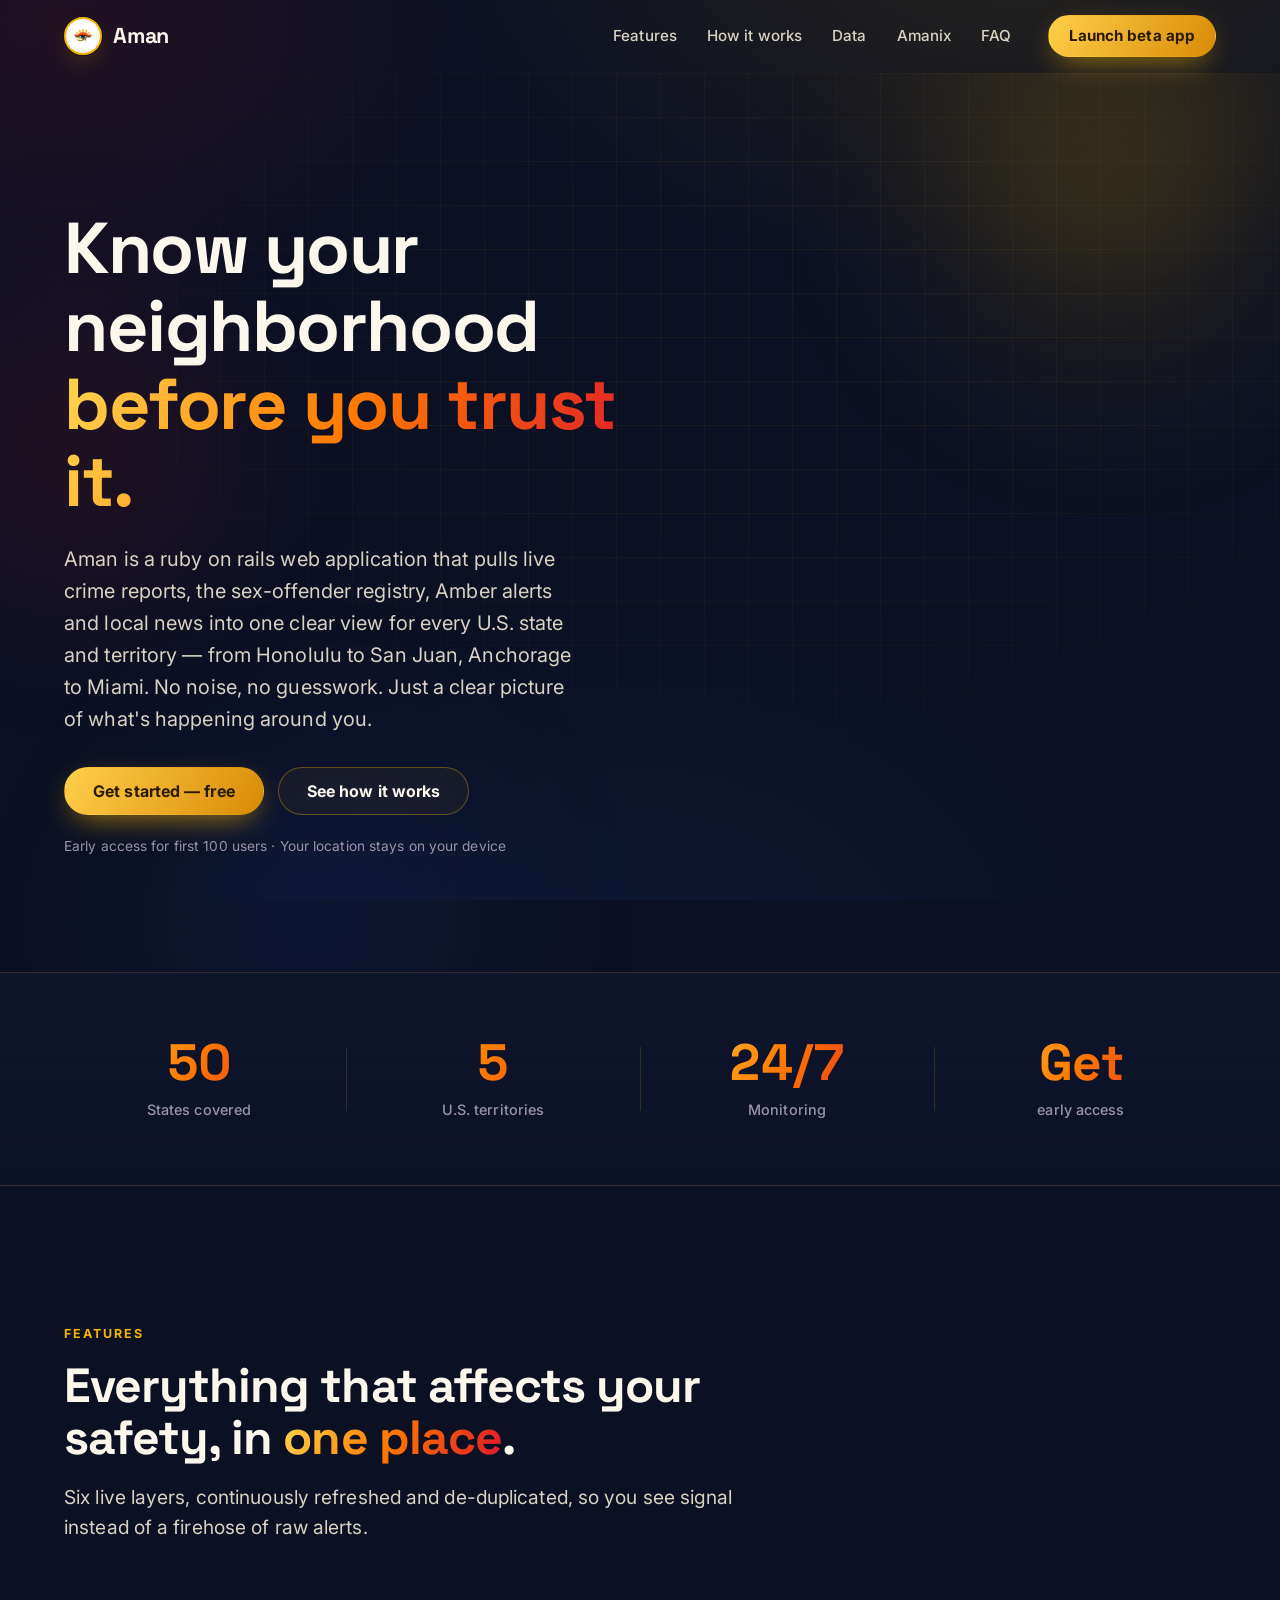
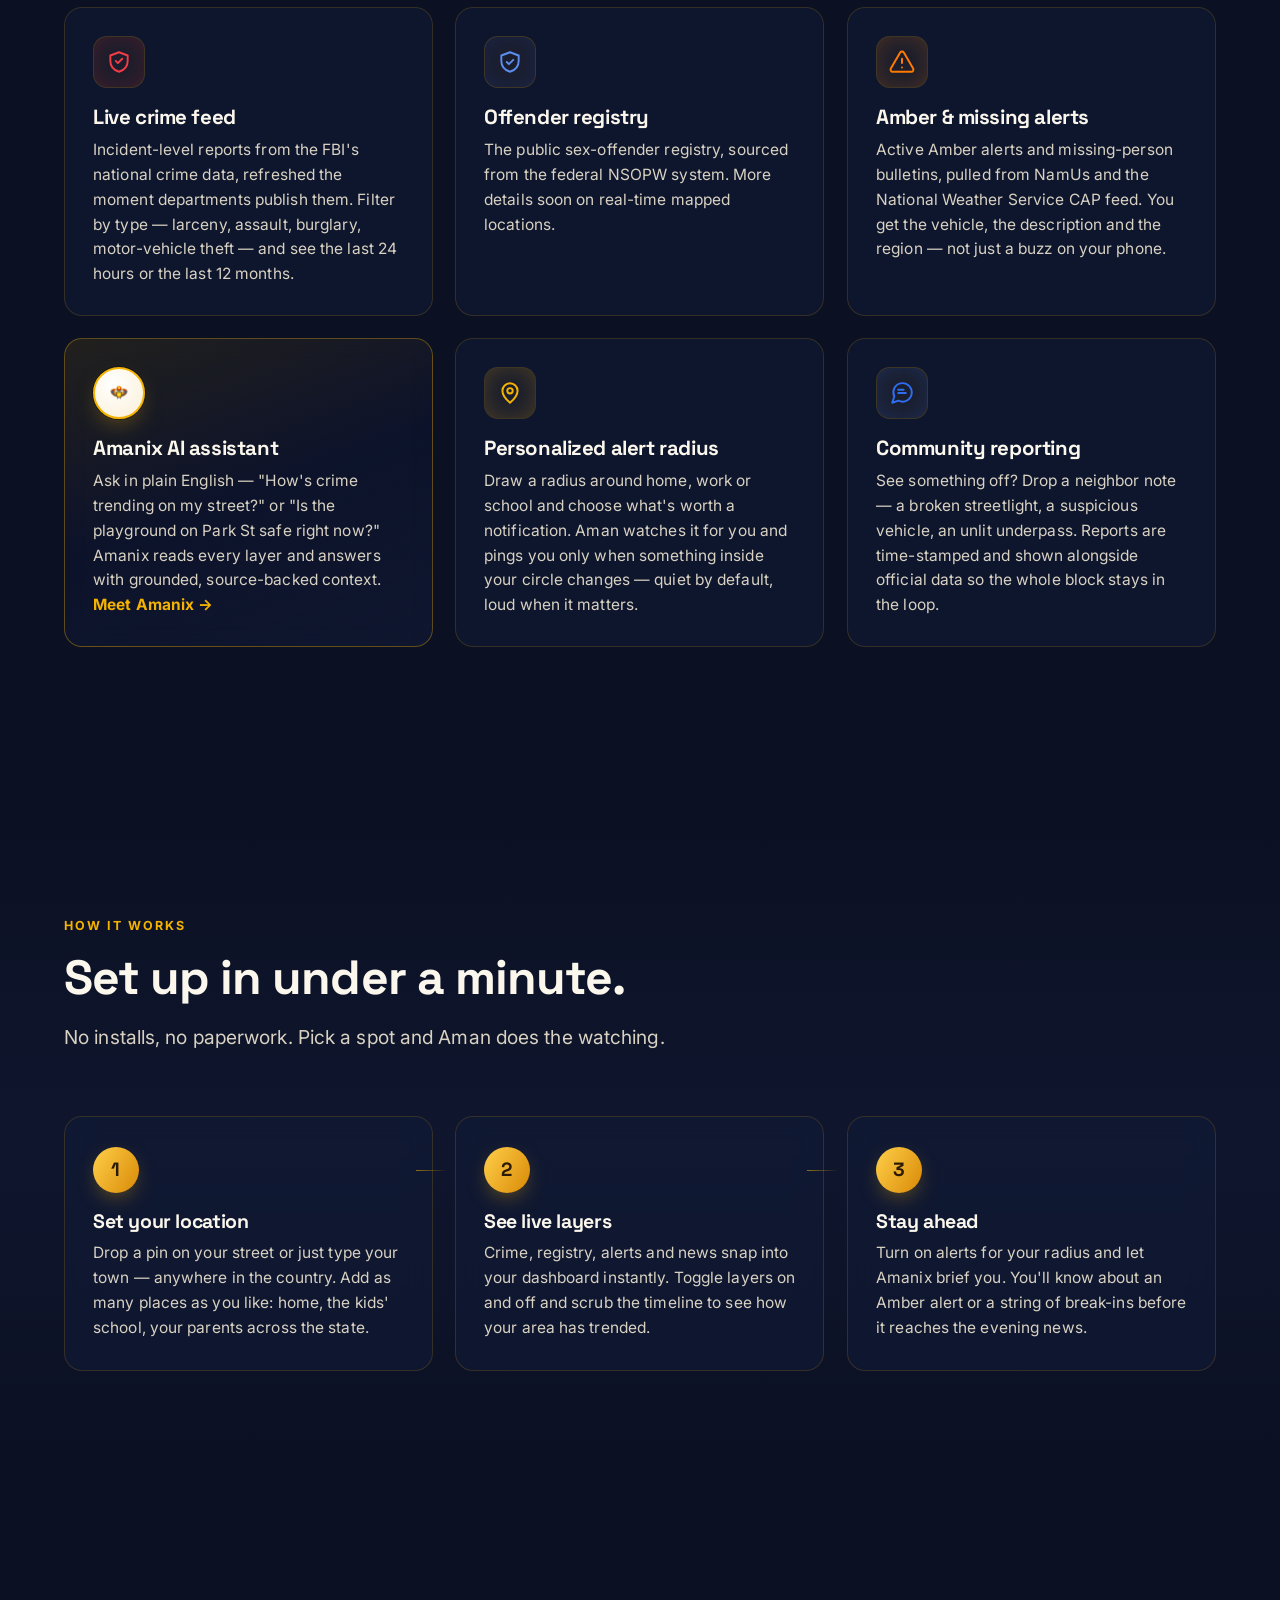
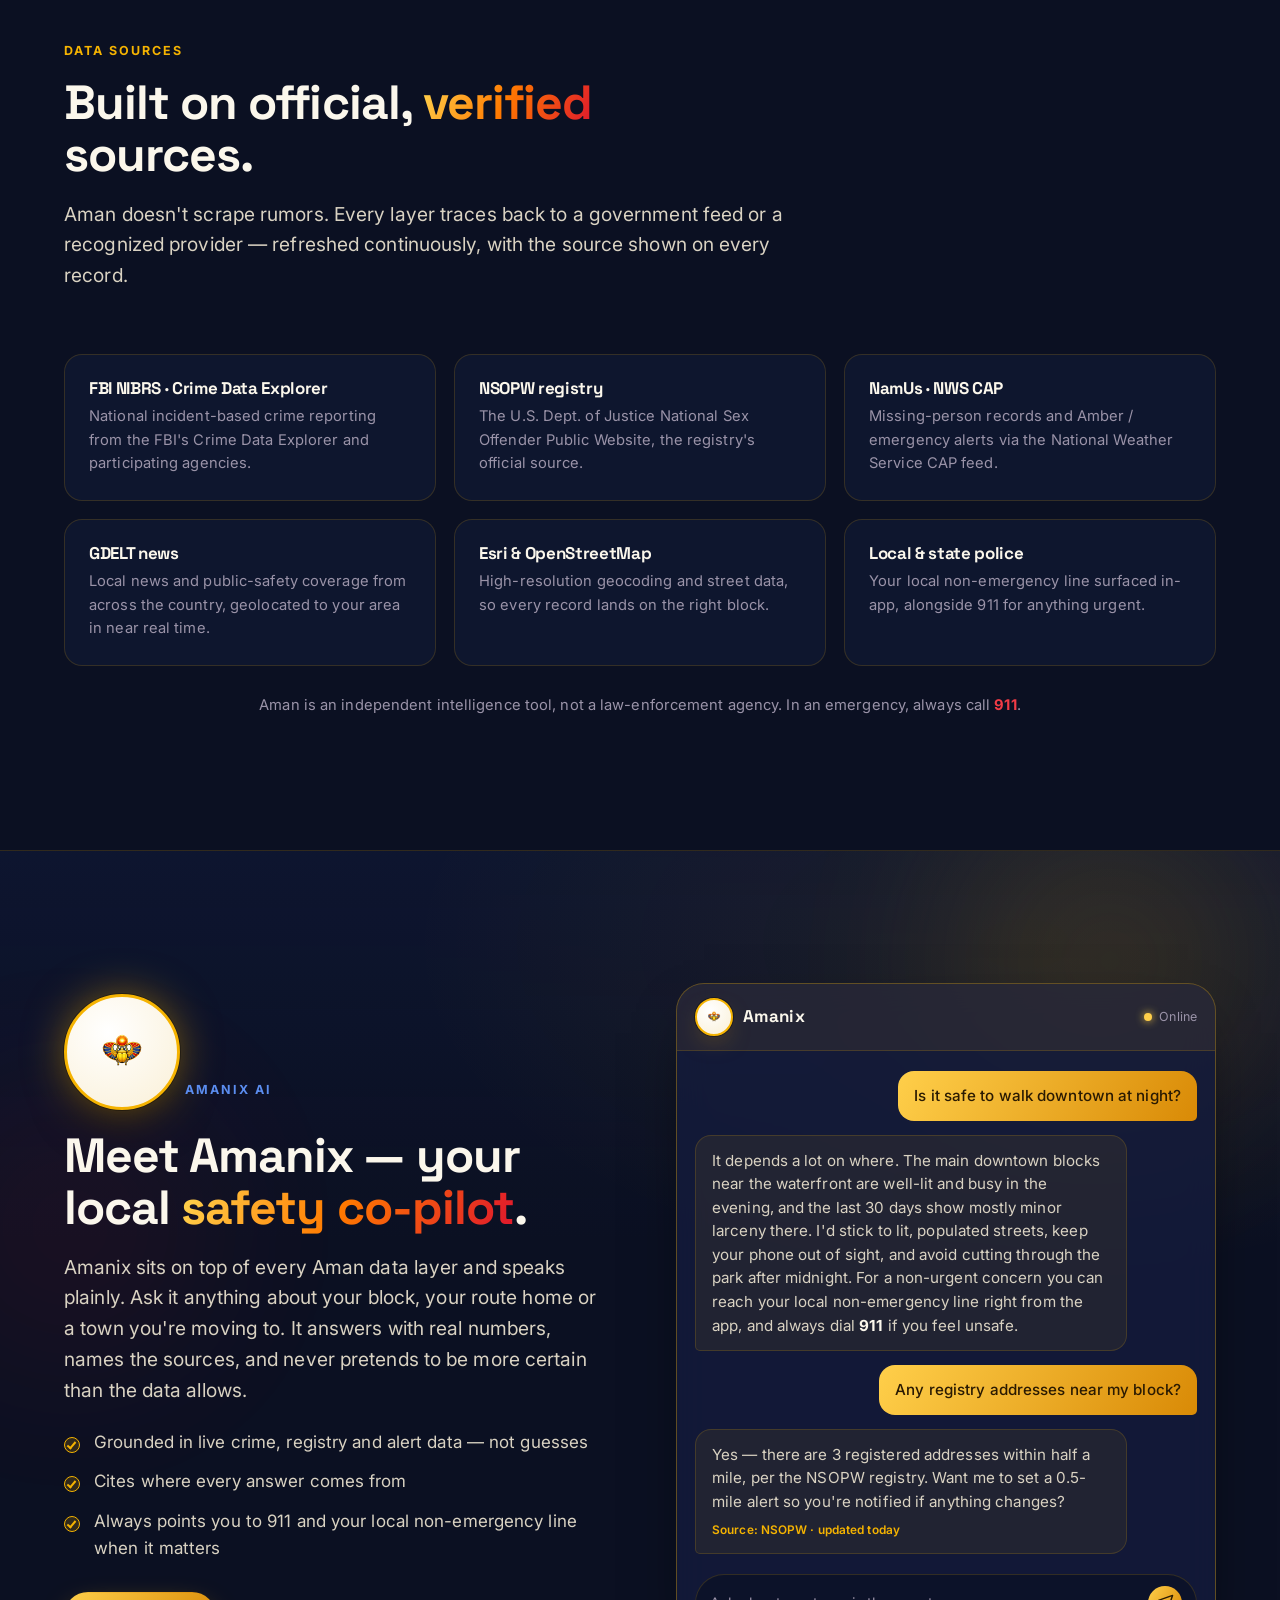
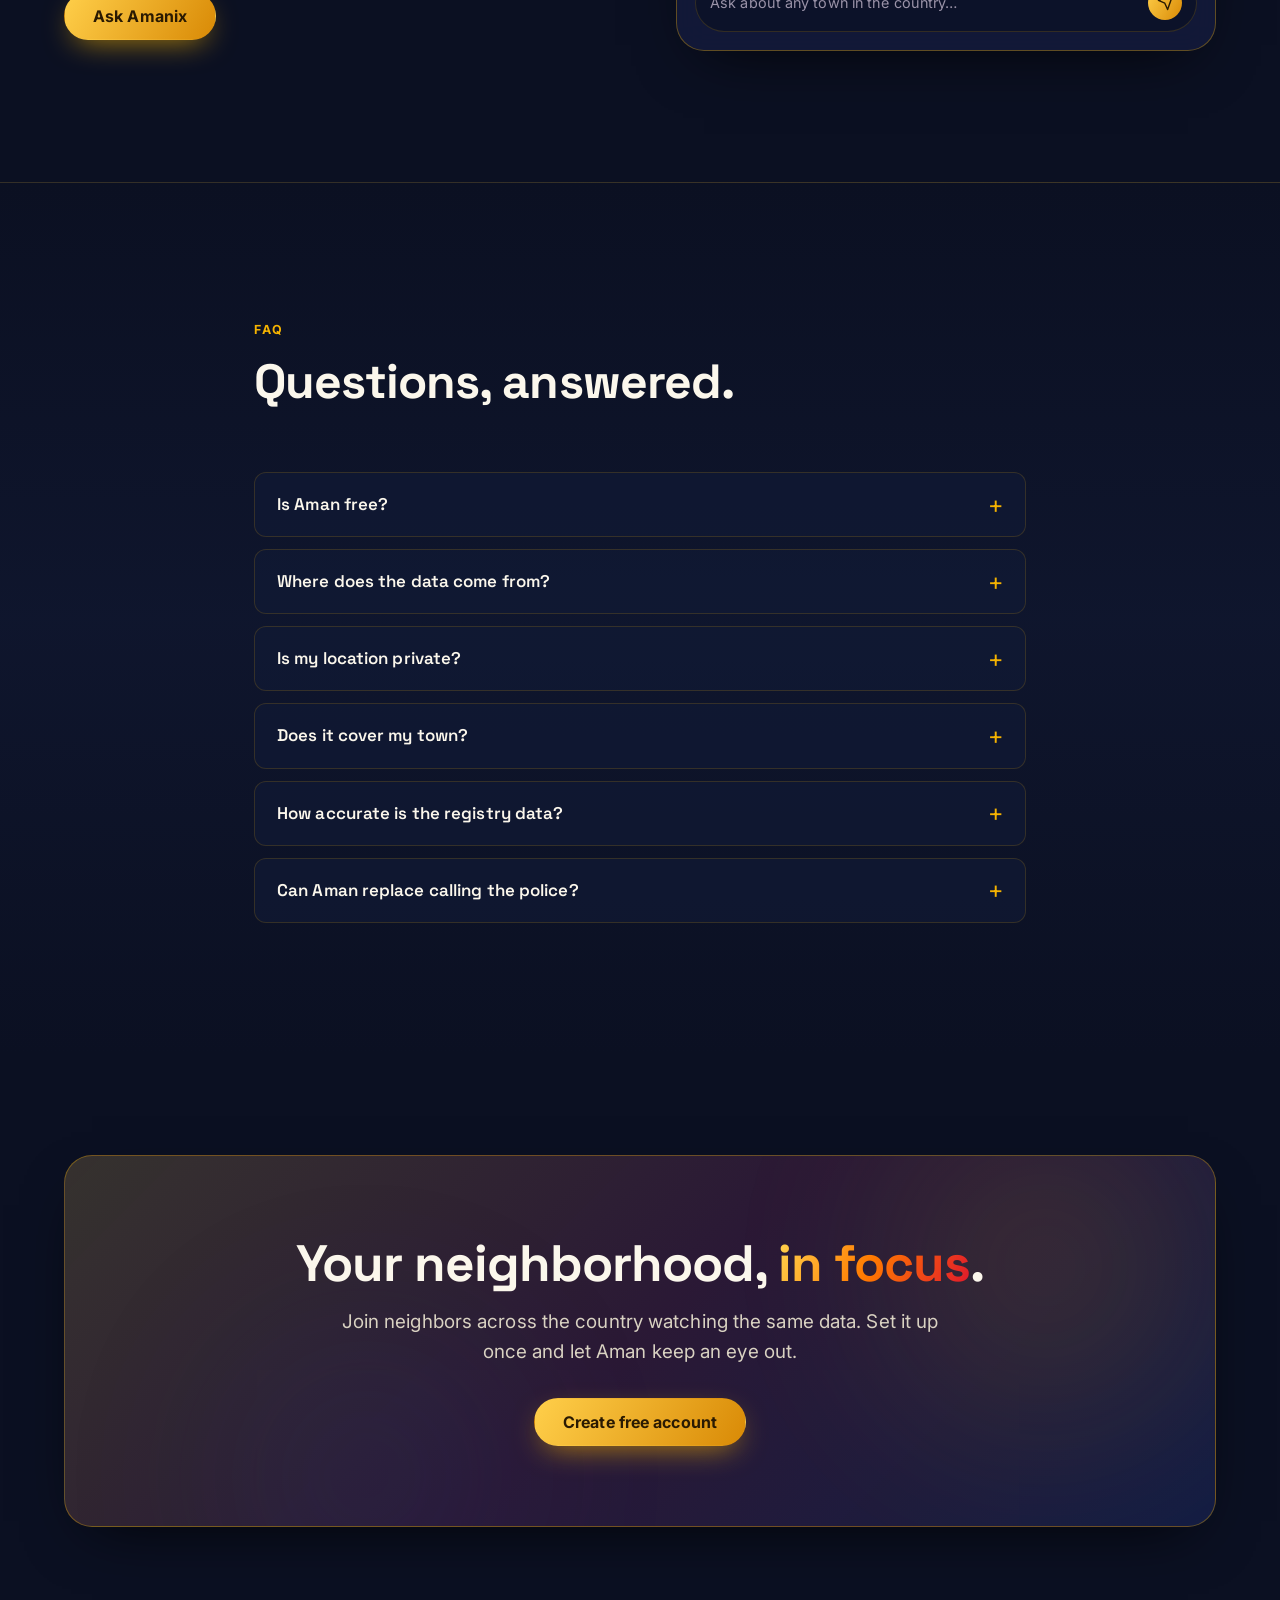
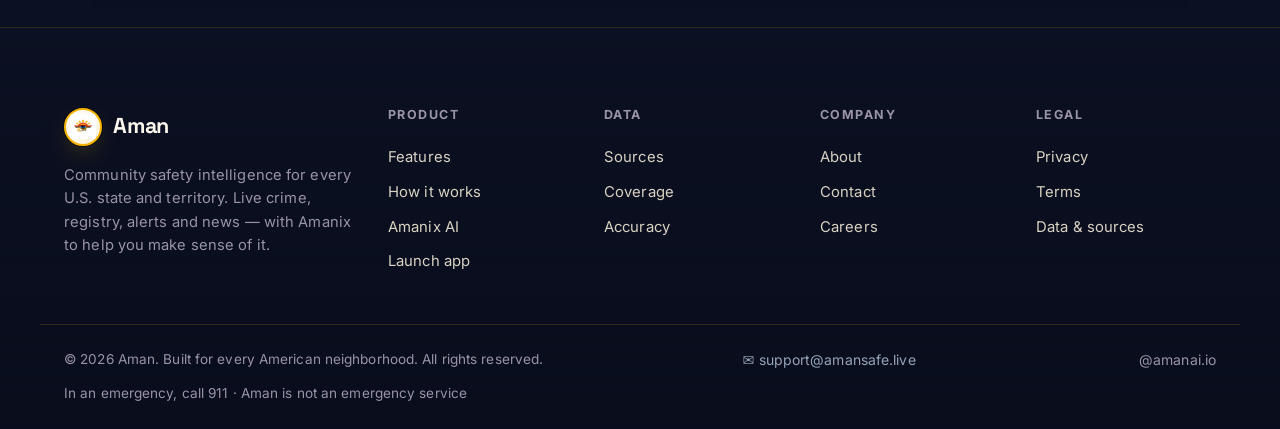
==== index.html @ 235c1996 "Update links and text in index.html" ====
<!DOCTYPE html>
<html lang="en">
<head>
  <meta charset="UTF-8" />
  <meta name="viewport" content="width=device-width, initial-scale=1.0" />

  <title>Aman — Community safety intelligence, nationwide</title>
  <meta name="description" content="Aman brings live crime, the sex-offender registry, Amber alerts and local news together for every U.S. state and territory — from Hawaii to Puerto Rico. Amanix, your AI safety co-pilot, answers your questions. Get early Access." />
  <meta name="theme-color" content="#0b1022" />
  <meta name="color-scheme" content="dark" />

  <!-- Favicon -->
  <link rel="icon" href="assets/aman-logo.png" type="image/png" />
  <link rel="apple-touch-icon" href="assets/aman-logo.png" />

  <!-- Open Graph -->
  <meta property="og:type" content="website" />
  <meta property="og:site_name" content="Aman" />
  <meta property="og:title" content="Aman — Community safety intelligence, nationwide" />
  <meta property="og:description" content="Know your neighborhood before you trust it. Live crime, offender registry, Amber alerts and local news for every U.S. state and territory — plus Amanix, your AI safety co-pilot." />
  <meta property="og:image" content="assets/aman-logo.png" />

  <!-- Twitter -->
  <meta name="twitter:card" content="summary_large_image" />
  <meta name="twitter:title" content="Aman — Community safety intelligence, nationwide" />
  <meta name="twitter:description" content="Know your neighborhood before you trust it. Live safety intelligence for every U.S. state and territory, Get early access." />
  <meta name="twitter:image" content="assets/aman-logo.png" />

  <!-- Fonts -->
  <link rel="preconnect" href="https://fonts.googleapis.com" />
  <link rel="preconnect" href="https://fonts.gstatic.com" crossorigin />
  <link href="https://fonts.googleapis.com/css2?family=Inter:wght@300;400;500;600;700;800&family=Space+Grotesk:wght@600;700&display=swap" rel="stylesheet" />

  <link rel="stylesheet" href="styles.css" />
</head>
<body>
  <!-- Skip link for keyboard users -->
  <a class="skip-link" href="#main">Skip to content</a>

  <!-- Scroll progress bar -->
  <div class="scroll-progress" id="scrollProgress" aria-hidden="true"></div>

  <!-- ============================== NAV ============================== -->
  <header class="nav" id="nav">
    <div class="container nav__inner">
      <!-- Brand lockup: Aman Horus-eye seal + wordmark -->
      <a class="brand" href="#top" aria-label="Aman — home">
        <span class="seal seal--sm"><img src="assets/aman-logo.png" alt="" width="38" height="38" /></span>
        <span class="brand__word">Aman</span>
      </a>

      <nav class="nav__links" id="navLinks" aria-label="Primary">
        <a href="#features">Features</a>
        <a href="#how">How it works</a>
        <a href="#data">Data</a>
        <a href="#amanix">Amanix</a>
        <a href="#faq">FAQ</a>
        <!-- "Launch app" points to the Rails app in production -->
        <a class="btn btn--primary nav__cta" href="app.amansafe.live" data-app-link>Launch beta app</a>
      </nav>

      <button class="nav__toggle" id="navToggle" aria-label="Open menu" aria-expanded="false" aria-controls="navLinks">
        <span></span><span></span><span></span>
      </button>
    </div>
  </header>

  <main id="main">
    <span id="top"></span>

    <!-- ============================== HERO ============================== -->
    <section class="hero" aria-labelledby="hero-title">
      <!-- Aurora blobs + masked grid live behind everything -->
      <div class="aurora" aria-hidden="true">
        <span class="aurora__blob aurora__blob--cyan"></span>
        <span class="aurora__blob aurora__blob--blue"></span>
        <span class="aurora__blob aurora__blob--purple"></span>
      </div>
      <div class="grid-overlay" aria-hidden="true"></div>

      <div class="container hero__grid">
        <div class="hero__copy reveal">
          <h1 class="hero__title" id="hero-title">
            Know your neighborhood
            <span class="grad-text">before you trust it.</span>
          </h1>

          <p class="hero__sub">
            Aman is a ruby on rails web application that pulls live crime reports, the sex-offender registry, Amber alerts and
            local news into one clear view for every U.S. state and territory — from
            Honolulu to San Juan, Anchorage to Miami. No noise, no guesswork.
            Just a clear picture of what's happening around you.
          </p>

          <div class="hero__cta">
            <a class="btn btn--primary btn--lg" href="#" data-app-link>Get started — free</a>
            <a class="btn btn--ghost btn--lg" href="#how">See how it works</a>
          </div>

          <p class="hero__note">
            Early access for first 100 users · Your location stays on your device
          </p>
        </div>
      </div>
    </section>

    <!-- ====================== TRUST / STAT BAND ====================== -->
    <section class="stats reveal" aria-label="Aman by the numbers">
      <div class="container stats__grid">
        <div class="stat">
          <span class="stat__num" data-count="50">50</span>
          <span class="stat__label">States covered</span>
        </div>
        <div class="stat">
          <span class="stat__num" data-count="5">5</span>
          <span class="stat__label">U.S. territories</span>
        </div>
        <div class="stat">
          <span class="stat__num" data-count="24" data-suffix="/7">24/7</span>
          <span class="stat__label">Monitoring</span>
        </div>
        <div class="stat">
          <span class="stat__num stat__num--word">Get</span>
          <span class="stat__label">early access</span>
        </div>
      </div>
    </section>

    <!-- ========================= FEATURES ========================= -->
    <section class="section" id="features" aria-labelledby="features-title">
      <div class="container">
        <div class="section__head reveal">
          <span class="eyebrow">Features</span>
          <h2 class="section__title" id="features-title">
            Everything that affects your safety, in <span class="grad-text">one place</span>.
          </h2>
          <p class="section__lead">
            Six live layers, continuously refreshed and de-duplicated, so you see signal
            instead of a firehose of raw alerts.
          </p>
        </div>

        <div class="cards" id="featureCards">
          <!-- Live Crime Feed -->
          <article class="card spotlight reveal">
            <span class="card__icon card__icon--red" aria-hidden="true">
              <svg viewBox="0 0 24 24" fill="none" stroke="currentColor" stroke-width="1.8" stroke-linecap="round" stroke-linejoin="round"><path d="M12 3 4 6v5c0 5 3.4 8.5 8 10 4.6-1.5 8-5 8-10V6l-8-3Z"/><path d="m9 11 2 2 4-4"/></svg>
            </span>
            <h3 class="card__title">Live crime feed</h3>
            <p class="card__body">
              Incident-level reports from the FBI's national crime data, refreshed the moment
              departments publish them. Filter by type — larceny, assault, burglary,
              motor-vehicle theft — and see the last 24 hours or the last 12 months.
            </p>
          </article>

          <!-- Offender Registry -->
          <article class="card spotlight reveal">
            <span class="card__icon card__icon--royal" aria-hidden="true">
              <svg viewBox="0 0 24 24" fill="none" stroke="currentColor" stroke-width="1.8" stroke-linecap="round" stroke-linejoin="round"><path d="M12 3 4 6v5c0 5 3.4 8.5 8 10 4.6-1.5 8-5 8-10V6l-8-3Z"/><path d="m9 12 2 2 4-4"/></svg>
            </span>
            <h3 class="card__title">Offender registry</h3>
            <p class="card__body">
              The public sex-offender registry, sourced
              from the federal NSOPW system. More details soon on real-time mapped locations.
            </p>
          </article>

          <!-- Amber & Missing Alerts -->
          <article class="card spotlight reveal">
            <span class="card__icon card__icon--orange" aria-hidden="true">
              <svg viewBox="0 0 24 24" fill="none" stroke="currentColor" stroke-width="1.8" stroke-linecap="round" stroke-linejoin="round"><path d="M10.3 3.2 1.7 18a2 2 0 0 0 1.7 3h17.2a2 2 0 0 0 1.7-3L13.7 3.2a2 2 0 0 0-3.4 0Z"/><path d="M12 9v4M12 17h.01"/></svg>
            </span>
            <h3 class="card__title">Amber &amp; missing alerts</h3>
            <p class="card__body">
              Active Amber alerts and missing-person bulletins, pulled from NamUs and the
              National Weather Service CAP feed. You get the vehicle, the description and
              the region — not just a buzz on your phone.
            </p>
          </article>

          <!-- Amanix AI Assistant -->
          <article class="card spotlight reveal card--feature-amanix">
            <span class="card__icon card__icon--seal" aria-hidden="true">
              <span class="seal seal--md"><img src="assets/amanix-logo.png" alt="" width="52" height="52" /></span>
            </span>
            <h3 class="card__title">Amanix AI assistant</h3>
            <p class="card__body">
              Ask in plain English — "How's crime trending on my street?" or "Is the
              playground on Park St safe right now?" Amanix reads every layer and answers
              with grounded, source-backed context. <a href="#amanix">Meet Amanix →</a>
            </p>
          </article>

          <!-- Personalized Alert Radius -->
          <article class="card spotlight reveal">
            <span class="card__icon card__icon--gold" aria-hidden="true">
              <svg viewBox="0 0 24 24" fill="none" stroke="currentColor" stroke-width="1.8" stroke-linecap="round" stroke-linejoin="round"><path d="M12 21s-7-5.7-7-11a7 7 0 0 1 14 0c0 5.3-7 11-7 11Z"/><circle cx="12" cy="10" r="2.5"/></svg>
            </span>
            <h3 class="card__title">Personalized alert radius</h3>
            <p class="card__body">
              Draw a radius around home, work or school and choose what's worth a
              notification. Aman watches it for you and pings you only when something
              inside your circle changes — quiet by default, loud when it matters.
            </p>
          </article>

          <!-- Community Reporting -->
          <article class="card spotlight reveal">
            <span class="card__icon card__icon--blue" aria-hidden="true">
              <svg viewBox="0 0 24 24" fill="none" stroke="currentColor" stroke-width="1.8" stroke-linecap="round" stroke-linejoin="round"><path d="M21 11.5a8.5 8.5 0 0 1-12.2 7.6L3 21l1.9-5.8A8.5 8.5 0 1 1 21 11.5Z"/><path d="M8.5 12h7M8.5 9h5"/></svg>
            </span>
            <h3 class="card__title">Community reporting</h3>
            <p class="card__body">
              See something off? Drop a neighbor note — a broken streetlight, a suspicious
              vehicle, an unlit underpass. Reports are time-stamped and shown alongside
              official data so the whole block stays in the loop.
            </p>
          </article>
        </div>
      </div>
    </section>

    <!-- ========================= HOW IT WORKS ========================= -->
    <section class="section section--alt" id="how" aria-labelledby="how-title">
      <div class="container">
        <div class="section__head reveal">
          <span class="eyebrow">How it works</span>
          <h2 class="section__title" id="how-title">Set up in under a minute.</h2>
          <p class="section__lead">No installs, no paperwork. Pick a spot and Aman does the watching.</p>
        </div>

        <ol class="steps">
          <li class="step reveal">
            <span class="step__num">1</span>
            <h3 class="step__title">Set your location</h3>
            <p class="step__body">
              Drop a pin on your street or just type your town — anywhere in the country.
              Add as many places as you like: home, the kids' school, your parents across
              the state.
            </p>
          </li>
          <li class="step reveal">
            <span class="step__num">2</span>
            <h3 class="step__title">See live layers</h3>
            <p class="step__body">
              Crime, registry, alerts and news snap into your dashboard instantly. Toggle
              layers on and off and scrub the timeline to see how your area has trended.
            </p>
          </li>
          <li class="step reveal">
            <span class="step__num">3</span>
            <h3 class="step__title">Stay ahead</h3>
            <p class="step__body">
              Turn on alerts for your radius and let Amanix brief you. You'll know about an
              Amber alert or a string of break-ins before it reaches the evening news.
            </p>
          </li>
        </ol>
      </div>
    </section>

    <!-- ========================= DATA SOURCES ========================= -->
    <section class="section" id="data" aria-labelledby="data-title">
      <div class="container">
        <div class="section__head reveal">
          <span class="eyebrow">Data sources</span>
          <h2 class="section__title" id="data-title">
            Built on official, <span class="grad-text">verified</span> sources.
          </h2>
          <p class="section__lead">
            Aman doesn't scrape rumors. Every layer traces back to a government feed or a
            recognized provider — refreshed continuously, with the source shown on every record.
          </p>
        </div>

        <div class="sources reveal">
          <div class="source">
            <h3 class="source__name">FBI NIBRS · Crime Data Explorer</h3>
            <p class="source__desc">National incident-based crime reporting from the FBI's Crime Data Explorer and participating agencies.</p>
          </div>
          <div class="source">
            <h3 class="source__name">NSOPW registry</h3>
            <p class="source__desc">The U.S. Dept. of Justice National Sex Offender Public Website, the registry's official source.</p>
          </div>
          <div class="source">
            <h3 class="source__name">NamUs · NWS CAP</h3>
            <p class="source__desc">Missing-person records and Amber / emergency alerts via the National Weather Service CAP feed.</p>
          </div>
          <div class="source">
            <h3 class="source__name">GDELT news</h3>
            <p class="source__desc">Local news and public-safety coverage from across the country, geolocated to your area in near real time.</p>
          </div>
          <div class="source">
            <h3 class="source__name">Esri &amp; OpenStreetMap</h3>
            <p class="source__desc">High-resolution geocoding and street data, so every record lands on the right block.</p>
          </div>
          <div class="source">
            <h3 class="source__name">Local &amp; state police</h3>
            <p class="source__desc">Your local non-emergency line surfaced in-app, alongside 911 for anything urgent.</p>
          </div>
        </div>

        <p class="sources__note reveal">
          Aman is an independent intelligence tool, not a law-enforcement agency. In an
          emergency, always call <strong>911</strong>.
        </p>
      </div>
    </section>

    <!-- ========================= AMANIX ========================= -->
    <section class="amanix" id="amanix" aria-labelledby="amanix-title">
      <div class="aurora aurora--soft" aria-hidden="true">
        <span class="aurora__blob aurora__blob--cyan"></span>
        <span class="aurora__blob aurora__blob--purple"></span>
      </div>

      <div class="container amanix__grid">
        <div class="amanix__copy reveal">
          <span class="amanix__logo">
            <span class="seal seal--xl"><img src="assets/amanix-logo.png" alt="Amanix" /></span>
          </span>
          <span class="eyebrow eyebrow--amanix">Amanix AI</span>
          <h2 class="section__title" id="amanix-title">
            Meet Amanix — your local <span class="grad-text">safety co-pilot</span>.
          </h2>
          <p class="section__lead">
            Amanix sits on top of every Aman data layer and speaks plainly. Ask it anything
            about your block, your route home or a town you're moving to. It answers with
            real numbers, names the sources, and never pretends to be more certain than the
            data allows.
          </p>
          <ul class="amanix__points">
            <li>Grounded in live crime, registry and alert data — not guesses</li>
            <li>Cites where every answer comes from</li>
            <li>Always points you to 911 and your local non-emergency line when it matters</li>
          </ul>
          <a class="btn btn--primary btn--lg" href="#" data-app-link>Ask Amanix</a>
        </div>

        <!-- Faux chat transcript -->
        <div class="chat reveal" role="img" aria-label="Example conversation with the Amanix assistant about neighborhood safety">
          <div class="chat__head">
            <span class="seal seal--sm"><img src="assets/amanix-logo.png" alt="" width="40" height="40" /></span>
            <span class="chat__name">Amanix</span>
            <span class="chat__status"><span class="chat__dot"></span>Online</span>
          </div>

          <div class="chat__body">
            <div class="bubble bubble--user">
              Is it safe to walk downtown at night?
            </div>

            <div class="bubble bubble--bot">
              It depends a lot on where. The main downtown blocks near the waterfront are
              well-lit and busy in the evening, and the last 30 days show mostly minor
              larceny there. I'd stick to lit, populated streets, keep your phone out of
              sight, and avoid cutting through the park after midnight. For a non-urgent
              concern you can reach your local non-emergency line right from the app, and
              always dial <strong>911</strong> if you feel unsafe.
            </div>

            <div class="bubble bubble--user">
              Any registry addresses near my block?
            </div>

            <div class="bubble bubble--bot">
              Yes — there are 3 registered addresses within half a mile, per the NSOPW
              registry. Want me to set a 0.5-mile alert so you're notified if anything
              changes?
              <span class="bubble__src">Source: NSOPW · updated today</span>
            </div>
          </div>

          <div class="chat__input" aria-hidden="true">
            <span class="chat__placeholder">Ask about any town in the country…</span>
            <span class="chat__send">
              <svg viewBox="0 0 24 24" fill="none" stroke="currentColor" stroke-width="2" stroke-linecap="round" stroke-linejoin="round"><path d="m22 2-7 20-4-9-9-4 20-7Z"/></svg>
            </span>
          </div>
        </div>
      </div>
    </section>

    <!-- ========================= FAQ ========================= -->
    <section class="section section--alt" id="faq" aria-labelledby="faq-title">
      <div class="container container--narrow">
        <div class="section__head reveal">
          <span class="eyebrow">FAQ</span>
          <h2 class="section__title" id="faq-title">Questions, answered.</h2>
        </div>

        <div class="faq reveal">
          <details class="faq__item">
            <summary>Is Aman free?</summary>
            <div class="faq__answer">
              Aman beta is full access for limited time — the live feed, all six data layers, your
              alert radius and Amanix are included. No credit card, no trial clock.
            </div>
          </details>

          <details class="faq__item">
            <summary>Where does the data come from?</summary>
            <div class="faq__answer">
              From official and verified sources: the FBI's NIBRS / Crime Data Explorer for
              crime, the federal NSOPW sex-offender registry, NamUs and the NWS CAP feed for
              missing-person and Amber alerts, GDELT for local news, and Esri / OpenStreetMap
              for geocoding. Every record shows its source.
            </div>
          </details>

          <details class="faq__item">
            <summary>Is my location private?</summary>
            <div class="faq__answer">
              Your saved places live on your device and are used to filter what you see. We don't
              sell location data, and you can clear your saved spots at any time. Amanix only uses
              the area you ask about to answer your question.
            </div>
          </details>

          <details class="faq__item">
            <summary>Does it cover my town?</summary>
            <div class="faq__answer">
              Aman covers all 50 states and U.S. territories — from big cities to small rural
              towns, and from Hawaii to Puerto Rico. Coverage depth depends on what each
              department reports to the national feeds.
            </div>
          </details>

          <details class="faq__item">
            <summary>How accurate is the registry data?</summary>
            <div class="faq__answer">
              Registry records come straight from NSOPW, the official federal source, and are
              refreshed continuously. As with any public registry, addresses can lag real-world
              moves, so Aman timestamps every record and labels its source. It's a tool for
              awareness — not a substitute for official verification.
            </div>
          </details>

          <details class="faq__item">
            <summary>Can Aman replace calling the police?</summary>
            <div class="faq__answer">
              No. Aman is an intelligence and awareness tool, not an emergency service. For
              anything urgent, call <strong>911</strong>. For non-emergencies, Aman surfaces
              your local non-emergency line right in the app.
            </div>
          </details>
        </div>
      </div>
    </section>

    <!-- ========================= FINAL CTA ========================= -->
    <section class="cta-band reveal" aria-labelledby="cta-title">
      <div class="container">
        <div class="cta-panel">
          <div class="aurora aurora--soft" aria-hidden="true">
            <span class="aurora__blob aurora__blob--cyan"></span>
            <span class="aurora__blob aurora__blob--blue"></span>
          </div>
          <div class="cta-panel__inner">
            <h2 class="cta-panel__title" id="cta-title">
              Your neighborhood, <span class="grad-text">in focus</span>.
            </h2>
            <p class="cta-panel__sub">
              Join neighbors across the country watching the same data. Set it up once and
              let Aman keep an eye out.
            </p>
            <a class="btn btn--primary btn--lg" href="#" data-app-link>Create free account</a>
          </div>
        </div>
      </div>
    </section>
  </main>

  <!-- ========================= FOOTER ========================= -->
  <footer class="footer" aria-labelledby="footer-heading">
    <h2 id="footer-heading" class="visually-hidden">Footer</h2>
    <div class="container footer__grid">
      <div class="footer__brand">
        <a class="brand" href="#top" aria-label="Aman — home">
          <span class="seal seal--sm"><img src="assets/aman-logo.png" alt="" width="38" height="38" /></span>
          <span class="brand__word">Aman</span>
        </a>
        <p class="footer__blurb">
          Community safety intelligence for every U.S. state and territory. Live crime,
          registry, alerts and news — with Amanix to help you make sense of it.
        </p>
      </div>

      <nav class="footer__col" aria-label="Product">
        <h3 class="footer__heading">Product</h3>
        <a href="#features">Features</a>
        <a href="#how">How it works</a>
        <a href="#amanix">Amanix AI</a>
        <a href="#" data-app-link>Launch app</a>
      </nav>

      <nav class="footer__col" aria-label="Data">
        <h3 class="footer__heading">Data</h3>
        <a href="#data">Sources</a>
        <a href="#data">Coverage</a>
        <a href="#faq">Accuracy</a>
      </nav>

      <nav class="footer__col" aria-label="Company">
        <h3 class="footer__heading">Company</h3>
        <a href="#">About</a>
        <a href="#">Contact</a>
        <a href="#">Careers</a>
      </nav>

      <nav class="footer__col" aria-label="Legal">
        <h3 class="footer__heading">Legal</h3>
        <a href="#">Privacy</a>
        <a href="#">Terms</a>
        <a href="#">Data &amp; sources</a>
      </nav>
    </div>

    <div class="container footer__bottom">
      <span>© <span id="year">2026</span> Aman. Built for every American neighborhood. All rights reserved.</span>
      <a href="mailto:support@amansafe.live" style="color: #94a3b8; text-decoration: none; margin-right: 24px; font-size: 14px;">
        &#9993; support@amansafe.live
      </a>
      <a href="https://instagram.com/amanai.io" target="_blank" style="color: var(--text-secondary); text-decoration: none; font-size: 14px;">
        <i class="fa-brands fa-instagram"></i> @amanai.io
      </a>
      <span class="footer__fine">In an emergency, call 911 · Aman is not an emergency service</span>
    </div>
  </footer>

  <script src="script.js" defer></script>
</body>
</html>
---- styles.css ----
/* =====================================================================
   Aman — community safety intelligence, nationwide
   Marketing site styles. Vanilla CSS, no build step.
   Palette is centered on the brand logos: Egyptian gold, sun-orange,
   sacred red and royal blue, set on a deep night-navy.
   Sections: tokens → base → layout → buttons/pills → nav → hero
             → stats → features → how → data → amanix → faq → cta
             → footer → motion/reveal → responsive
   ===================================================================== */

/* ----------------------------- Tokens ----------------------------- */
:root {
  /* surfaces — deep royal night */
  --bg: #0b1022;
  --bg-soft: #121a36;
  --surface: rgba(18, 26, 54, 0.66);
  --surface-2: rgba(20, 28, 60, 0.82);
  --border: rgba(245, 179, 1, 0.16);
  --border-strong: rgba(245, 179, 1, 0.34);

  /* brand accents — straight from the Horus-eye & scarab marks */
  --gold: #f5b301;
  --gold-bright: #ffcf4a;
  --gold-deep: #d98a06;
  --orange: #ff7a00;
  --red: #e11d2a;
  --red-bright: #f23b46;
  --royal: #1d3a8f;     /* deep wing blue   */
  --blue: #2f6df0;      /* bright iris blue */
  --blue-soft: #5b8def;

  /* live / online indicator (on-brand gold pulse) */
  --live: #ffcf4a;

  /* text */
  --text: #fbf7ec;
  --text-soft: #d9d2c2;
  --muted: #9a93a8;

  /* type */
  --font-display: "Space Grotesk", "Inter", system-ui, sans-serif;
  --font-body: "Inter", system-ui, -apple-system, "Segoe UI", sans-serif;

  /* shape */
  --radius: 18px;
  --radius-sm: 12px;
  --radius-lg: 28px;
  --maxw: 1200px;

  /* effects */
  --shadow-card: 0 22px 60px -28px rgba(0, 0, 0, 0.9);
  --shadow-gold: 0 0 0 1px rgba(245, 179, 1, 0.25), 0 18px 60px -20px rgba(245, 179, 1, 0.4);
  /* signature "sunrise" gradient — the disc + rays in both logos */
  --grad-accent: linear-gradient(115deg, var(--gold-bright) 4%, var(--orange) 48%, var(--red) 96%);
  --grad-gold: linear-gradient(120deg, var(--gold-bright), var(--gold-deep));
}

/* ------------------------------ Base ------------------------------ */
*,
*::before,
*::after { box-sizing: border-box; }

html {
  scroll-behavior: smooth;
  -webkit-text-size-adjust: 100%;
}

body {
  margin: 0;
  background: var(--bg);
  color: var(--text);
  font-family: var(--font-body);
  font-weight: 400;
  line-height: 1.6;
  font-size: 17px;
  letter-spacing: 0.1px;
  overflow-x: hidden;
  /* warm regal wash so the navy never reads flat */
  background-image:
    radial-gradient(1000px 640px at 80% -10%, rgba(245, 179, 1, 0.12), transparent 60%),
    radial-gradient(760px 520px at 4% 2%, rgba(225, 29, 42, 0.1), transparent 58%),
    radial-gradient(820px 620px at 50% 108%, rgba(29, 58, 143, 0.16), transparent 60%);
  background-attachment: fixed;
}

img { max-width: 100%; display: block; }

a {
  color: var(--gold);
  text-decoration: none;
  transition: color 0.18s ease;
}
a:hover { color: var(--gold-bright); }

h1, h2, h3 {
  font-family: var(--font-display);
  font-weight: 700;
  line-height: 1.08;
  letter-spacing: -0.02em;
  margin: 0;
  color: var(--text);
}

p { margin: 0; }

::selection { background: rgba(245, 179, 1, 0.32); color: #1a1205; }

/* Focus-visible: clear, on-brand gold ring for keyboard users */
:focus-visible {
  outline: 2px solid var(--gold);
  outline-offset: 3px;
  border-radius: 6px;
}

.visually-hidden,
.skip-link:not(:focus) {
  position: absolute !important;
  width: 1px; height: 1px;
  padding: 0; margin: -1px;
  overflow: hidden; clip: rect(0 0 0 0);
  white-space: nowrap; border: 0;
}

.skip-link {
  position: fixed;
  top: 12px; left: 12px;
  z-index: 200;
  background: var(--gold);
  color: #1a1205;
  font-weight: 700;
  padding: 10px 16px;
  border-radius: 10px;
}

/* The gradient keyword used throughout headings */
.grad-text {
  background: var(--grad-accent);
  -webkit-background-clip: text;
  background-clip: text;
  color: transparent;
}

/* ------------------------- Logo seals ----------------------------- */
/* The brand marks are presented inside a struck-coin "seal" so the
   full-colour logos read cleanly on the dark UI regardless of how the
   source artwork is matted. */
.seal {
  display: inline-flex;
  align-items: center;
  justify-content: center;
  flex: none;
  background: radial-gradient(circle at 38% 32%, #ffffff, #fbf3df 78%, #f3e6c6 100%);
  border-radius: 50%;
  border: 2px solid var(--gold);
  box-shadow:
    0 0 0 1px rgba(0, 0, 0, 0.35),
    0 10px 26px -10px rgba(245, 179, 1, 0.55);
  overflow: hidden;
}
.seal img { width: 76%; height: 76%; object-fit: contain; }
.seal--sm { width: 38px; height: 38px; }
.seal--md { width: 52px; height: 52px; border-width: 2px; }
.seal--lg { width: 66px; height: 66px; }
.seal--xl {
  width: clamp(96px, 12vw, 116px); height: clamp(96px, 12vw, 116px);
  border-width: 3px;
  box-shadow:
    0 0 0 1px rgba(0, 0, 0, 0.35),
    0 0 46px -6px rgba(245, 179, 1, 0.6),
    0 22px 50px -18px rgba(0, 0, 0, 0.7);
}

/* ----------------------------- Layout ----------------------------- */
.container {
  width: 100%;
  max-width: var(--maxw);
  margin-inline: auto;
  padding-inline: 24px;
}
.container--narrow { max-width: 820px; }

.section {
  padding-block: clamp(72px, 11vw, 132px);
  position: relative;
}
.section--alt {
  background:
    linear-gradient(180deg, rgba(18, 26, 54, 0) 0%, rgba(18, 26, 54, 0.55) 50%, rgba(18, 26, 54, 0) 100%);
}

.section__head {
  max-width: 720px;
  margin-bottom: clamp(40px, 6vw, 64px);
}
.section__title {
  font-size: clamp(2rem, 4.4vw, 3rem);
  margin-bottom: 18px;
}
.section__lead {
  color: var(--text-soft);
  font-size: clamp(1.02rem, 1.6vw, 1.2rem);
}

.eyebrow {
  display: inline-block;
  font-family: var(--font-body);
  font-weight: 700;
  font-size: 0.78rem;
  letter-spacing: 0.16em;
  text-transform: uppercase;
  color: var(--gold);
  margin-bottom: 16px;
}
.eyebrow--amanix { color: var(--blue-soft); }

/* ----------------------- Buttons & pills -------------------------- */
.btn {
  display: inline-flex;
  align-items: center;
  justify-content: center;
  gap: 8px;
  font-family: var(--font-body);
  font-weight: 700;
  font-size: 0.95rem;
  line-height: 1;
  padding: 12px 20px;
  border-radius: 999px;
  border: 1px solid transparent;
  cursor: pointer;
  white-space: nowrap;
  transition: transform 0.18s ease, box-shadow 0.22s ease,
    background 0.22s ease, border-color 0.22s ease, color 0.18s ease;
}
.btn--lg { padding: 15px 28px; font-size: 1rem; }

.btn--primary {
  background: var(--grad-gold);
  color: #2a1a02;
  box-shadow: 0 10px 30px -10px rgba(245, 179, 1, 0.75);
}
.btn--primary:hover {
  color: #2a1a02;
  transform: translateY(-2px);
  box-shadow: 0 18px 44px -12px rgba(245, 179, 1, 0.9);
}

.btn--ghost {
  background: rgba(245, 179, 1, 0.05);
  border-color: var(--border-strong);
  color: var(--text);
  backdrop-filter: blur(8px);
}
.btn--ghost:hover {
  color: var(--text);
  border-color: var(--gold);
  background: rgba(245, 179, 1, 0.1);
  transform: translateY(-2px);
}

/* Pills */
.pill {
  display: inline-flex;
  align-items: center;
  gap: 9px;
  padding: 7px 14px;
  border-radius: 999px;
  font-size: 0.82rem;
  font-weight: 600;
  letter-spacing: 0.02em;
  border: 1px solid var(--border);
  background: var(--surface);
  backdrop-filter: blur(10px);
  color: var(--text-soft);
}
.pill--sm { font-size: 0.76rem; padding: 6px 12px; }
.pill--live { color: #ffe7a6; border-color: rgba(245, 179, 1, 0.4); }
.pill__dot {
  width: 8px; height: 8px;
  border-radius: 50%;
  background: var(--live);
  box-shadow: 0 0 0 0 rgba(245, 179, 1, 0.6);
  animation: pulse-dot 2.2s ease-out infinite;
}
@keyframes pulse-dot {
  0%   { box-shadow: 0 0 0 0 rgba(245, 179, 1, 0.55); }
  70%  { box-shadow: 0 0 0 8px rgba(245, 179, 1, 0); }
  100% { box-shadow: 0 0 0 0 rgba(245, 179, 1, 0); }
}

/* --------------------- Scroll progress bar ------------------------ */
.scroll-progress {
  position: fixed;
  top: 0; left: 0;
  height: 3px;
  width: 0%;
  z-index: 120;
  background: var(--grad-accent);
  box-shadow: 0 0 14px rgba(245, 179, 1, 0.65);
  transition: width 0.08s linear;
}

/* ------------------------------- Nav ------------------------------ */
.nav {
  position: sticky;
  top: 0;
  z-index: 100;
  border-bottom: 1px solid transparent;
  transition: background 0.3s ease, border-color 0.3s ease, backdrop-filter 0.3s ease;
}
.nav.is-stuck {
  background: rgba(11, 16, 34, 0.8);
  backdrop-filter: blur(16px) saturate(140%);
  border-bottom-color: var(--border);
}
.nav__inner {
  display: flex;
  align-items: center;
  justify-content: space-between;
  height: 72px;
}

.brand {
  display: inline-flex;
  align-items: center;
  gap: 11px;
  color: var(--text);
  font-family: var(--font-display);
  font-weight: 700;
}
.brand:hover { color: var(--text); }
.brand__word { font-size: 1.35rem; letter-spacing: -0.01em; }

.nav__links {
  display: flex;
  align-items: center;
  gap: 30px;
}
.nav__links > a:not(.btn) {
  color: var(--text-soft);
  font-weight: 500;
  font-size: 0.95rem;
}
.nav__links > a:not(.btn):hover { color: var(--text); }
.nav__cta { margin-left: 6px; }

.nav__toggle {
  display: none;
  flex-direction: column;
  justify-content: center;
  gap: 5px;
  width: 44px; height: 44px;
  padding: 0;
  background: rgba(245, 179, 1, 0.06);
  border: 1px solid var(--border);
  border-radius: 12px;
  cursor: pointer;
}
.nav__toggle span {
  display: block;
  width: 20px; height: 2px;
  margin-inline: auto;
  background: var(--text);
  border-radius: 2px;
  transition: transform 0.25s ease, opacity 0.2s ease;
}
.nav.is-open .nav__toggle span:nth-child(1) { transform: translateY(7px) rotate(45deg); }
.nav.is-open .nav__toggle span:nth-child(2) { opacity: 0; }
.nav.is-open .nav__toggle span:nth-child(3) { transform: translateY(-7px) rotate(-45deg); }

/* ------------------------------ Hero ------------------------------ */
.hero {
  position: relative;
  padding-block: clamp(64px, 9vw, 120px);
  overflow: hidden;
}
.hero__grid {
  display: grid;
  grid-template-columns: 1.05fr 0.95fr;
  gap: clamp(32px, 5vw, 64px);
  align-items: center;
}
.hero__title {
  font-size: clamp(2.6rem, 6.2vw, 4.5rem);
  margin: 22px 0 22px;
}
.hero__title .grad-text { display: block; }
.hero__sub {
  color: var(--text-soft);
  font-size: clamp(1.05rem, 1.7vw, 1.25rem);
  max-width: 40ch;
}
.hero__cta {
  display: flex;
  flex-wrap: wrap;
  gap: 14px;
  margin-top: 32px;
}
.hero__note {
  margin-top: 20px;
  color: var(--muted);
  font-size: 0.86rem;
}

/* Aurora + grid backgrounds */
.aurora {
  position: absolute;
  inset: 0;
  z-index: 0;
  pointer-events: none;
}
.aurora--soft { opacity: 0.7; }
.aurora__blob {
  position: absolute;
  border-radius: 50%;
  filter: blur(90px);
  opacity: 0.5;
  animation: drift 18s ease-in-out infinite alternate;
}
.aurora__blob--cyan   { width: 460px; height: 460px; top: -120px; right: -60px;  background: radial-gradient(circle, rgba(245, 179, 1, 0.5), transparent 70%); }
.aurora__blob--blue   { width: 420px; height: 420px; bottom: -160px; left: 8%;   background: radial-gradient(circle, rgba(29, 58, 143, 0.6), transparent 70%); animation-delay: -6s; }
.aurora__blob--purple { width: 380px; height: 380px; top: 20%; left: -120px;     background: radial-gradient(circle, rgba(225, 29, 42, 0.42), transparent 70%); animation-delay: -11s; }
@keyframes drift {
  0%   { transform: translate(0, 0) scale(1); }
  100% { transform: translate(30px, -28px) scale(1.08); }
}

.grid-overlay {
  position: absolute;
  inset: 0;
  z-index: 0;
  pointer-events: none;
  background-image:
    linear-gradient(rgba(245, 179, 1, 0.06) 1px, transparent 1px),
    linear-gradient(90deg, rgba(245, 179, 1, 0.06) 1px, transparent 1px);
  background-size: 44px 44px;
  -webkit-mask-image: radial-gradient(ellipse 80% 70% at 60% 30%, #000 30%, transparent 75%);
  mask-image: radial-gradient(ellipse 80% 70% at 60% 30%, #000 30%, transparent 75%);
}

.hero__copy,
.hero__mock { position: relative; z-index: 1; }

/* ---- Product mock: Amanix briefing + national pulse (no map) ---- */
.hero__mock {
  display: grid;
  gap: 0;
}
.briefcard {
  position: relative;
  border: 1px solid var(--border-strong);
  border-radius: var(--radius-lg);
  background:
    linear-gradient(165deg, rgba(245, 179, 1, 0.1), rgba(29, 58, 143, 0.12)),
    var(--surface-2);
  backdrop-filter: blur(16px);
  box-shadow: var(--shadow-card);
  padding: 22px 22px 20px;
  transform: perspective(1400px) rotateY(-7deg) rotateX(3deg);
  transition: transform 0.5s ease;
}
.hero__mock:hover .briefcard { transform: perspective(1400px) rotateY(-3deg) rotateX(1deg); }
.briefcard__head {
  display: flex;
  align-items: center;
  gap: 11px;
  margin-bottom: 15px;
}
.briefcard__title {
  font-family: var(--font-display);
  font-weight: 700;
  font-size: 1.02rem;
  letter-spacing: -0.01em;
}
.briefcard__live {
  margin-left: auto;
  display: inline-flex; align-items: center; gap: 7px;
  font-size: 0.74rem; font-weight: 700;
  letter-spacing: 0.08em; text-transform: uppercase;
  color: #ffe7a6;
}
.briefcard__text {
  color: var(--text-soft);
  font-size: 0.96rem;
  line-height: 1.6;
}
.briefcard__text strong { color: var(--text); font-weight: 700; }
.briefcard__chips {
  display: flex;
  flex-wrap: wrap;
  gap: 8px;
  margin-top: 16px;
}
.chip {
  font-size: 0.76rem;
  font-weight: 600;
  padding: 6px 11px;
  border-radius: 999px;
  border: 1px solid var(--border);
  background: rgba(11, 16, 34, 0.5);
  color: var(--text-soft);
}
.chip--down  { color: #ffd98a; border-color: rgba(245, 179, 1, 0.4); }
.chip--alert { color: #ffd0a3; border-color: rgba(255, 122, 0, 0.4); }
.chip--reg   { color: #aec2ff; border-color: rgba(47, 109, 240, 0.4); }
.livedot {
  width: 8px; height: 8px; border-radius: 50%;
  background: var(--live);
  box-shadow: 0 0 10px var(--live);
}

/* ---- National pulse feed (floats over briefing bottom-right) ---- */
.feedcard {
  position: relative;
  margin: -32px 0 0 auto;
  width: min(296px, 86%);
  z-index: 3;
  border: 1px solid var(--border-strong);
  border-radius: var(--radius);
  background: rgba(11, 16, 34, 0.9);
  backdrop-filter: blur(16px);
  box-shadow: var(--shadow-card);
  padding: 14px 16px;
}
.feedcard__head {
  font-size: 0.72rem;
  font-weight: 700;
  letter-spacing: 0.12em;
  text-transform: uppercase;
  color: var(--gold);
  margin-bottom: 10px;
}
.feedcard__list { list-style: none; margin: 0; padding: 0; display: grid; gap: 11px; }
.feedrow {
  display: grid;
  grid-template-columns: auto 1fr auto;
  align-items: center;
  gap: 10px;
  font-size: 0.82rem;
  color: var(--text-soft);
}
.feedrow strong { color: var(--text); font-weight: 600; }
.feedrow__icon { width: 9px; height: 9px; border-radius: 50%; }
.feedrow__icon--crime { background: var(--red);    box-shadow: 0 0 8px var(--red); }
.feedrow__icon--news  { background: var(--blue);   box-shadow: 0 0 8px var(--blue); }
.feedrow__icon--amber { background: var(--orange); box-shadow: 0 0 8px var(--orange); }
.feedrow__time { color: var(--muted); font-size: 0.74rem; font-variant-numeric: tabular-nums; }

/* ------------------------------ Stats ----------------------------- */
.stats {
  border-block: 1px solid var(--border);
  background: linear-gradient(180deg, rgba(18, 26, 54, 0.5), rgba(18, 26, 54, 0.2));
  padding-block: clamp(40px, 6vw, 64px);
}
.stats__grid {
  display: grid;
  grid-template-columns: repeat(4, 1fr);
  gap: 24px;
  text-align: center;
}
.stat { position: relative; }
.stat + .stat::before {
  content: "";
  position: absolute;
  left: -12px; top: 12%;
  height: 76%;
  width: 1px;
  background: var(--border);
}
.stat__num {
  display: block;
  font-family: var(--font-display);
  font-weight: 700;
  font-size: clamp(2.2rem, 5vw, 3.2rem);
  line-height: 1;
  background: var(--grad-accent);
  -webkit-background-clip: text;
  background-clip: text;
  color: transparent;
  font-variant-numeric: tabular-nums;
}
.stat__num--word { letter-spacing: -0.01em; }
.stat__label {
  display: block;
  margin-top: 10px;
  color: var(--muted);
  font-size: 0.9rem;
  font-weight: 500;
}

/* ----------------------------- Features --------------------------- */
.cards {
  display: grid;
  grid-template-columns: repeat(3, 1fr);
  gap: 22px;
}
.card {
  position: relative;
  padding: 28px;
  border: 1px solid var(--border);
  border-radius: var(--radius);
  background: var(--surface);
  backdrop-filter: blur(12px);
  overflow: hidden;
  transition: transform 0.25s ease, border-color 0.25s ease, box-shadow 0.25s ease;
}
.card:hover {
  transform: translateY(-5px);
  border-color: var(--border-strong);
  box-shadow: var(--shadow-card);
}
/* cursor-follow spotlight driven by --mx/--my from JS */
.spotlight::before {
  content: "";
  position: absolute;
  inset: 0;
  pointer-events: none;
  opacity: 0;
  transition: opacity 0.3s ease;
  background: radial-gradient(360px circle at var(--mx, 50%) var(--my, 0%),
    rgba(245, 179, 1, 0.16), transparent 45%);
}
.spotlight:hover::before { opacity: 1; }

.card__icon {
  display: inline-flex;
  align-items: center;
  justify-content: center;
  width: 52px; height: 52px;
  border-radius: 14px;
  margin-bottom: 18px;
  border: 1px solid var(--border);
  background: rgba(245, 179, 1, 0.05);
}
.card__icon svg { width: 26px; height: 26px; }
.card__icon--gold   { color: var(--gold);   box-shadow: inset 0 0 22px rgba(245, 179, 1, 0.2); }
.card__icon--royal  { color: var(--blue-soft); box-shadow: inset 0 0 22px rgba(29, 58, 143, 0.28); }
.card__icon--orange { color: var(--orange); box-shadow: inset 0 0 22px rgba(255, 122, 0, 0.2); }
.card__icon--red    { color: var(--red-bright); box-shadow: inset 0 0 22px rgba(225, 29, 42, 0.2); }
.card__icon--blue   { color: var(--blue);   box-shadow: inset 0 0 22px rgba(47, 109, 240, 0.2); }
/* the Amanix seal sits in the icon slot with no extra chrome */
.card__icon--seal { border: none; background: none; box-shadow: none; }

.card__title { font-size: 1.28rem; margin-bottom: 10px; }
.card__body { color: var(--text-soft); font-size: 0.97rem; }
.card__body a { font-weight: 700; }

.card--feature-amanix {
  border-color: var(--border-strong);
  background: linear-gradient(160deg, rgba(245, 179, 1, 0.1), rgba(29, 58, 143, 0.08), var(--surface));
}

/* --------------------------- How it works ------------------------- */
.steps {
  list-style: none;
  margin: 0;
  padding: 0;
  display: grid;
  grid-template-columns: repeat(3, 1fr);
  gap: 22px;
  counter-reset: step;
}
.step {
  position: relative;
  padding: 30px 28px;
  border: 1px solid var(--border);
  border-radius: var(--radius);
  background: var(--surface);
  backdrop-filter: blur(12px);
}
.step__num {
  display: inline-flex;
  align-items: center;
  justify-content: center;
  width: 46px; height: 46px;
  border-radius: 50%;
  font-family: var(--font-display);
  font-weight: 700;
  font-size: 1.2rem;
  color: #2a1a02;
  background: var(--grad-gold);
  margin-bottom: 18px;
  box-shadow: 0 8px 24px -10px rgba(245, 179, 1, 0.75);
}
.step__title { font-size: 1.22rem; margin-bottom: 9px; }
.step__body { color: var(--text-soft); font-size: 0.97rem; }
/* connector line between steps on desktop */
@media (min-width: 861px) {
  .step:not(:last-child)::after {
    content: "";
    position: absolute;
    top: 53px;
    right: -16px;
    width: 32px; height: 1px;
    background: linear-gradient(90deg, rgba(245, 179, 1, 0.55), transparent);
  }
}

/* ----------------------------- Data ------------------------------- */
.sources {
  display: grid;
  grid-template-columns: repeat(3, 1fr);
  gap: 18px;
}
.source {
  padding: 24px;
  border: 1px solid var(--border);
  border-radius: var(--radius);
  background: var(--surface);
  backdrop-filter: blur(10px);
  transition: border-color 0.22s ease, transform 0.22s ease;
}
.source:hover { border-color: var(--border-strong); transform: translateY(-3px); }
.source__name {
  font-family: var(--font-display);
  font-size: 1.06rem;
  margin-bottom: 8px;
  color: var(--text);
}
.source__desc { color: var(--muted); font-size: 0.92rem; }
.sources__note {
  margin-top: 28px;
  color: var(--muted);
  font-size: 0.92rem;
  text-align: center;
}
.sources__note strong { color: var(--red-bright); }

/* ----------------------------- Amanix ----------------------------- */
.amanix {
  position: relative;
  overflow: hidden;
  padding-block: clamp(72px, 11vw, 132px);
  background:
    linear-gradient(180deg, rgba(29, 58, 143, 0.12), rgba(11, 16, 34, 0) 42%),
    radial-gradient(80% 60% at 80% 10%, rgba(245, 179, 1, 0.08), transparent 60%);
  border-block: 1px solid var(--border);
}
.amanix__grid {
  position: relative;
  z-index: 1;
  display: grid;
  grid-template-columns: 1fr 1fr;
  gap: clamp(36px, 6vw, 72px);
  align-items: center;
}
.amanix__logo { display: inline-flex; margin-bottom: 20px; }
.amanix__points {
  list-style: none;
  margin: 24px 0 30px;
  padding: 0;
  display: grid;
  gap: 12px;
}
.amanix__points li {
  position: relative;
  padding-left: 30px;
  color: var(--text-soft);
}
.amanix__points li::before {
  content: "";
  position: absolute;
  left: 0; top: 8px;
  width: 16px; height: 16px;
  border-radius: 50%;
  background: rgba(245, 179, 1, 0.16);
  border: 1px solid var(--gold);
}
.amanix__points li::after {
  content: "";
  position: absolute;
  left: 5px; top: 11px;
  width: 5px; height: 9px;
  border: solid var(--gold);
  border-width: 0 2px 2px 0;
  transform: rotate(40deg);
}

/* Chat transcript card */
.chat {
  border: 1px solid var(--border-strong);
  border-radius: var(--radius-lg);
  background: var(--surface-2);
  backdrop-filter: blur(16px);
  box-shadow: var(--shadow-card);
  overflow: hidden;
}
.chat__head {
  display: flex;
  align-items: center;
  gap: 10px;
  padding: 14px 18px;
  border-bottom: 1px solid var(--border);
  background: rgba(245, 179, 1, 0.07);
}
.chat__name { font-family: var(--font-display); font-weight: 700; }
.chat__status {
  margin-left: auto;
  display: inline-flex; align-items: center; gap: 7px;
  font-size: 0.78rem; color: var(--muted);
}
.chat__dot {
  width: 8px; height: 8px; border-radius: 50%;
  background: var(--live); box-shadow: 0 0 8px var(--live);
}
.chat__body {
  padding: 20px 18px;
  display: grid;
  gap: 14px;
}
.bubble {
  max-width: 86%;
  padding: 13px 16px;
  border-radius: 16px;
  font-size: 0.95rem;
  line-height: 1.55;
}
.bubble--user {
  justify-self: end;
  background: var(--grad-gold);
  color: #2a1a02;
  font-weight: 500;
  border-bottom-right-radius: 5px;
}
.bubble--bot {
  justify-self: start;
  background: rgba(245, 179, 1, 0.07);
  border: 1px solid var(--border);
  color: var(--text-soft);
  border-bottom-left-radius: 5px;
}
.bubble--bot strong { color: var(--text); font-weight: 700; }
.bubble__src {
  display: block;
  margin-top: 8px;
  font-size: 0.74rem;
  color: var(--gold);
  font-weight: 600;
}
.chat__input {
  display: flex;
  align-items: center;
  gap: 10px;
  margin: 0 18px 18px;
  padding: 11px 14px;
  border: 1px solid var(--border);
  border-radius: 999px;
  background: rgba(11, 16, 34, 0.6);
}
.chat__placeholder { color: var(--muted); font-size: 0.9rem; flex: 1; }
.chat__send {
  display: inline-flex; align-items: center; justify-content: center;
  width: 34px; height: 34px;
  border-radius: 50%;
  color: #2a1a02;
  background: var(--grad-gold);
}
.chat__send svg { width: 17px; height: 17px; }

/* ------------------------------ FAQ ------------------------------- */
.faq { display: grid; gap: 12px; }
.faq__item {
  border: 1px solid var(--border);
  border-radius: var(--radius-sm);
  background: var(--surface);
  backdrop-filter: blur(10px);
  overflow: hidden;
  transition: border-color 0.2s ease;
}
.faq__item[open] { border-color: var(--border-strong); }
.faq__item summary {
  list-style: none;
  cursor: pointer;
  padding: 18px 22px;
  font-family: var(--font-display);
  font-weight: 600;
  font-size: 1.06rem;
  color: var(--text);
  display: flex;
  align-items: center;
  justify-content: space-between;
  gap: 16px;
}
.faq__item summary::-webkit-details-marker { display: none; }
.faq__item summary::after {
  content: "+";
  font-family: var(--font-body);
  font-size: 1.5rem;
  font-weight: 400;
  color: var(--gold);
  transition: transform 0.25s ease;
  line-height: 1;
}
.faq__item[open] summary::after { transform: rotate(45deg); }
.faq__answer {
  padding: 0 22px 20px;
  color: var(--text-soft);
  font-size: 0.97rem;
}

/* ---------------------------- Final CTA --------------------------- */
.cta-band { padding-block: clamp(48px, 8vw, 100px); }
.cta-panel {
  position: relative;
  overflow: hidden;
  border: 1px solid var(--border-strong);
  border-radius: var(--radius-lg);
  background:
    linear-gradient(135deg, rgba(245, 179, 1, 0.16), rgba(225, 29, 42, 0.12), rgba(29, 58, 143, 0.14)),
    var(--surface-2);
  backdrop-filter: blur(16px);
  box-shadow: var(--shadow-card);
}
.cta-panel__inner {
  position: relative;
  z-index: 1;
  text-align: center;
  padding: clamp(44px, 7vw, 80px) 24px;
}
.cta-panel__title { font-size: clamp(2rem, 5vw, 3.2rem); margin-bottom: 16px; }
.cta-panel__sub {
  color: var(--text-soft);
  font-size: clamp(1rem, 1.7vw, 1.18rem);
  max-width: 52ch;
  margin: 0 auto 30px;
}

/* ----------------------------- Footer ----------------------------- */
.footer {
  border-top: 1px solid var(--border);
  background: linear-gradient(180deg, rgba(11, 16, 34, 0), rgba(7, 11, 24, 0.6));
  padding-top: clamp(48px, 7vw, 80px);
}
.footer__grid {
  display: grid;
  grid-template-columns: 1.6fr repeat(4, 1fr);
  gap: 36px;
  padding-bottom: 48px;
}
.footer__blurb {
  color: var(--muted);
  font-size: 0.92rem;
  margin: 16px 0 18px;
  max-width: 34ch;
}
.footer__heading {
  font-family: var(--font-body);
  font-size: 0.78rem;
  font-weight: 700;
  letter-spacing: 0.12em;
  text-transform: uppercase;
  color: var(--muted);
  margin-bottom: 14px;
}
.footer__col { display: flex; flex-direction: column; gap: 11px; }
.footer__col a { color: var(--text-soft); font-size: 0.93rem; }
.footer__col a:hover { color: var(--gold); }
.footer__bottom {
  display: flex;
  flex-wrap: wrap;
  align-items: center;
  justify-content: space-between;
  gap: 12px;
  padding-block: 24px;
  border-top: 1px solid var(--border);
  color: var(--muted);
  font-size: 0.85rem;
}
.footer__fine { color: var(--muted); }

/* --------------------- Reveal-on-scroll (JS) ---------------------- */
.reveal {
  opacity: 0;
  transform: translateY(26px);
  transition: opacity 0.7s ease, transform 0.7s cubic-bezier(0.16, 1, 0.3, 1);
  will-change: opacity, transform;
}
.reveal.is-revealed { opacity: 1; transform: none; }
.cards .reveal { transition-delay: calc(var(--i, 0) * 70ms); }

/* ============================ RESPONSIVE =========================== */

/* Tablets / small laptops */
@media (max-width: 980px) {
  .cards,
  .sources { grid-template-columns: repeat(2, 1fr); }
}

/* Mobile breakpoint — nav collapses, hero stacks */
@media (max-width: 860px) {
  body { font-size: 16px; }

  .nav__toggle { display: flex; }
  .nav__links {
    position: fixed;
    inset: 72px 0 auto 0;
    flex-direction: column;
    align-items: stretch;
    gap: 4px;
    padding: 16px 24px 28px;
    background: rgba(11, 16, 34, 0.97);
    backdrop-filter: blur(20px);
    border-bottom: 1px solid var(--border);
    transform: translateY(-12px);
    opacity: 0;
    visibility: hidden;
    pointer-events: none;
    transition: transform 0.28s ease, opacity 0.28s ease, visibility 0.28s;
  }
  .nav.is-open .nav__links {
    transform: translateY(0);
    opacity: 1;
    visibility: visible;
    pointer-events: auto;
  }
  .nav__links > a:not(.btn) {
    padding: 13px 6px;
    font-size: 1.05rem;
    border-bottom: 1px solid var(--border);
  }
  .nav__cta { margin: 14px 0 0; }

  .hero__grid { grid-template-columns: 1fr; }
  .hero__sub { max-width: none; }
  .briefcard { transform: none; }
  .hero__mock:hover .briefcard { transform: none; }
  .feedcard { margin-right: 0; }

  .stats__grid { grid-template-columns: repeat(2, 1fr); gap: 36px 24px; }
  .stat:nth-child(odd) + .stat::before { display: none; }

  .steps { grid-template-columns: 1fr; }

  .amanix__grid { grid-template-columns: 1fr; }

  .footer__grid {
    grid-template-columns: repeat(2, 1fr);
    gap: 32px 24px;
  }
  .footer__brand { grid-column: 1 / -1; }
}

/* Phones */
@media (max-width: 640px) {
  .container { padding-inline: 18px; }
  .cards,
  .sources { grid-template-columns: 1fr; }
  .hero__cta .btn { flex: 1 1 auto; }
  .footer__bottom { flex-direction: column; align-items: flex-start; }
}

/* ----------------- Reduced motion: calm everything ---------------- */
@media (prefers-reduced-motion: reduce) {
  html { scroll-behavior: auto; }
  *,
  *::before,
  *::after {
    animation-duration: 0.001ms !important;
    animation-iteration-count: 1 !important;
    transition-duration: 0.001ms !important;
  }
  .reveal { opacity: 1; transform: none; }
  .aurora__blob,
  .pill__dot { animation: none; }
}
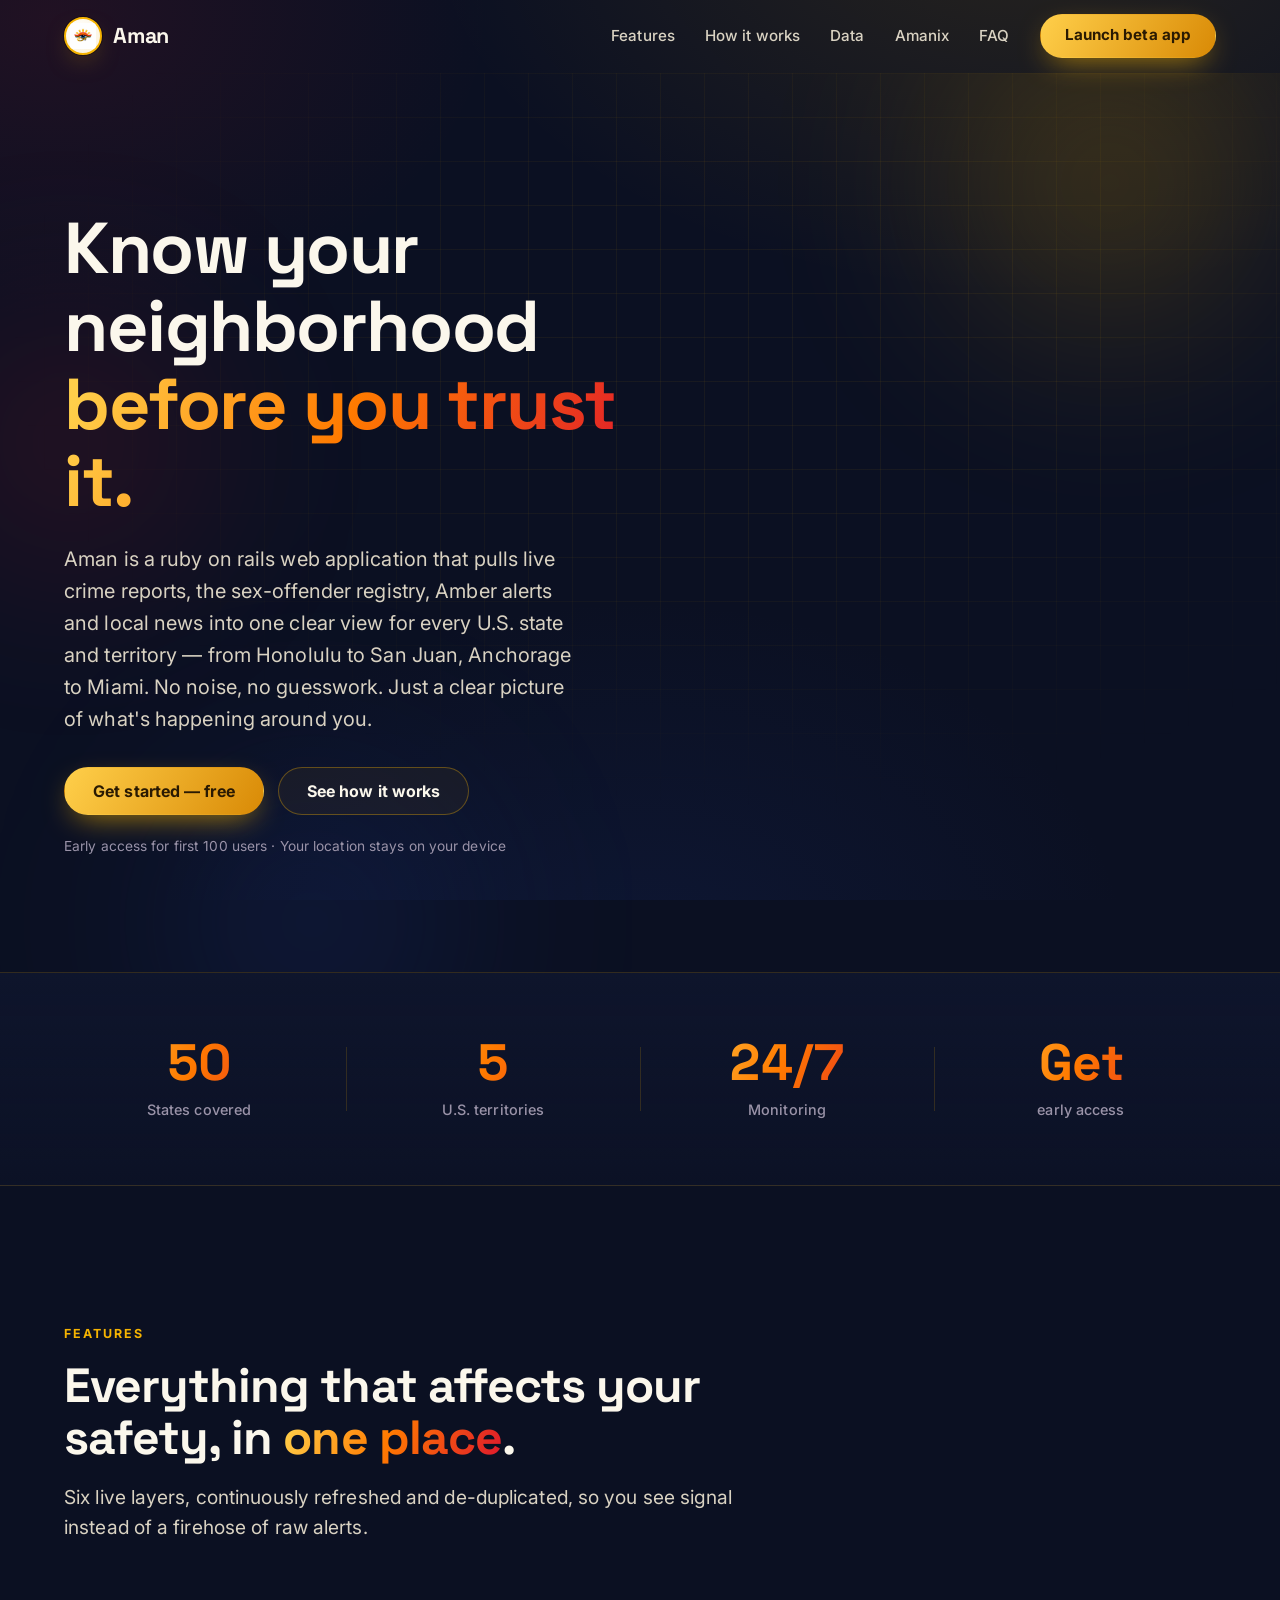
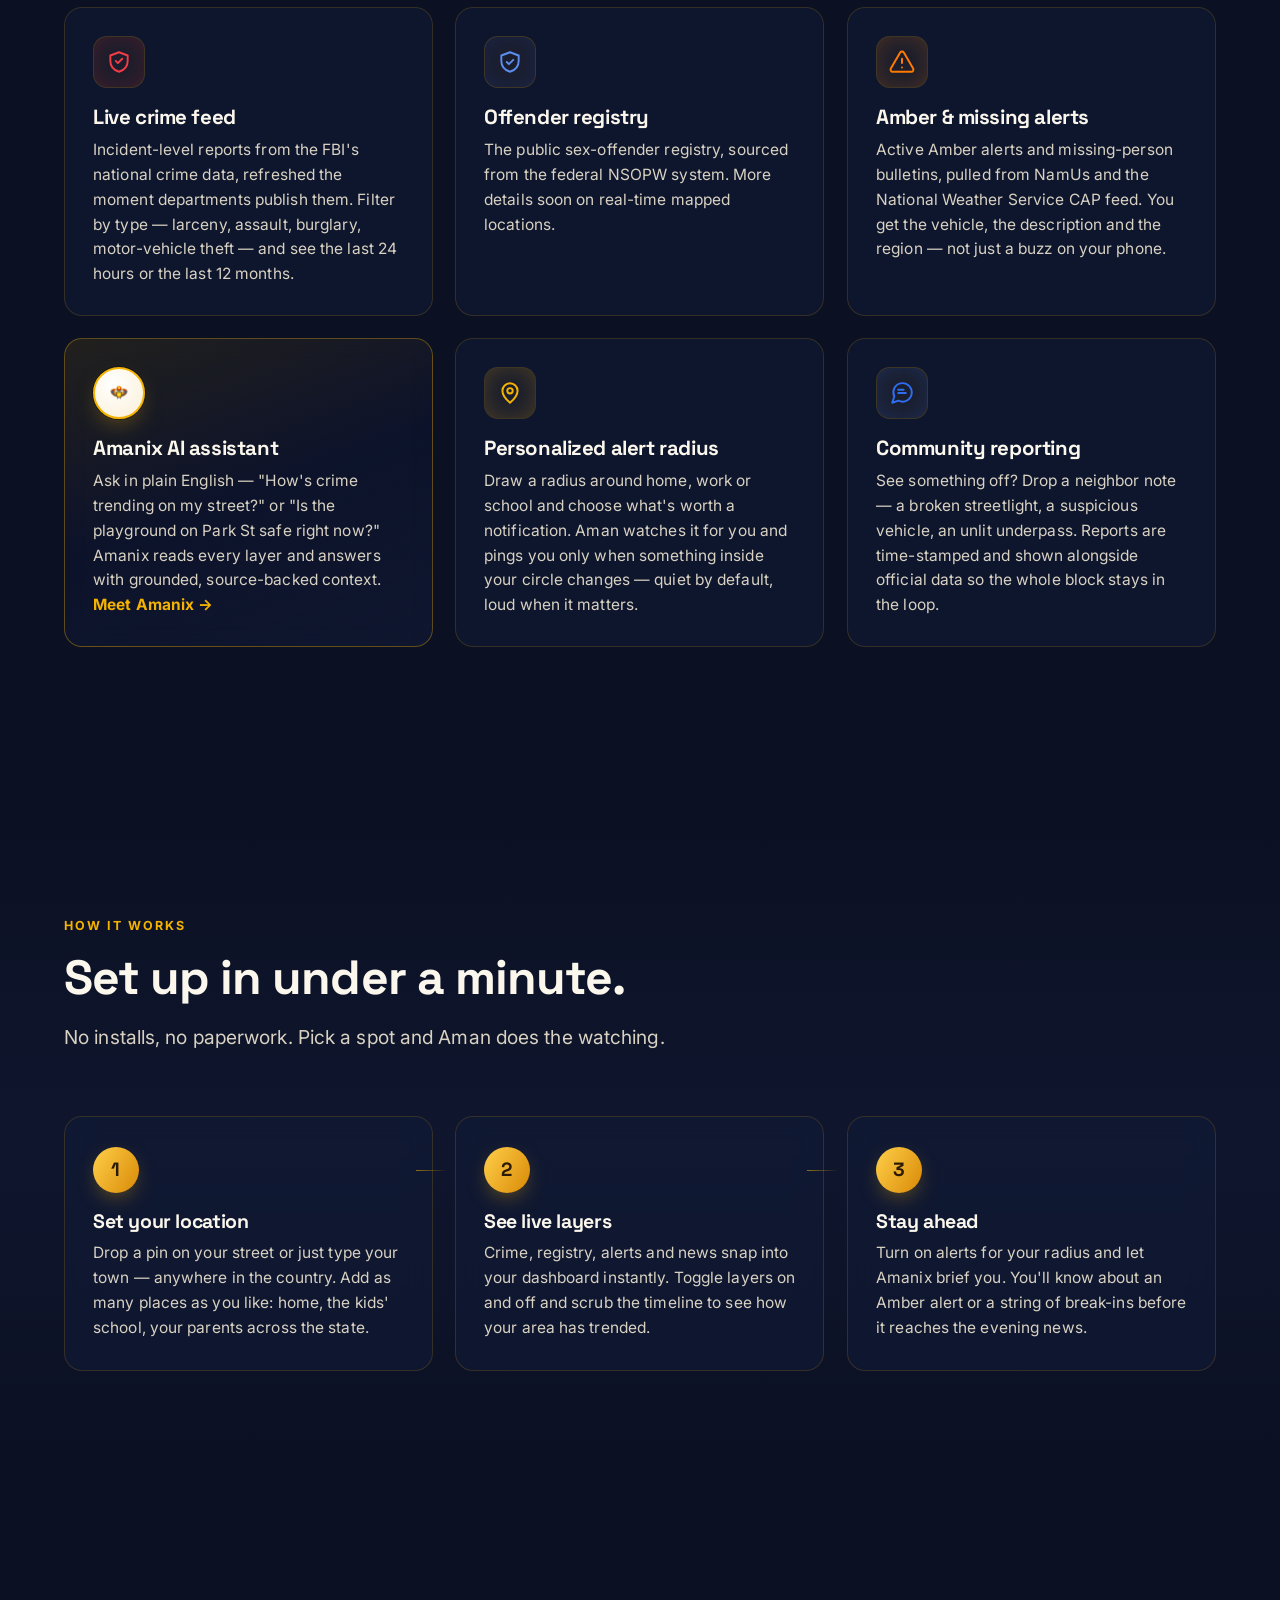
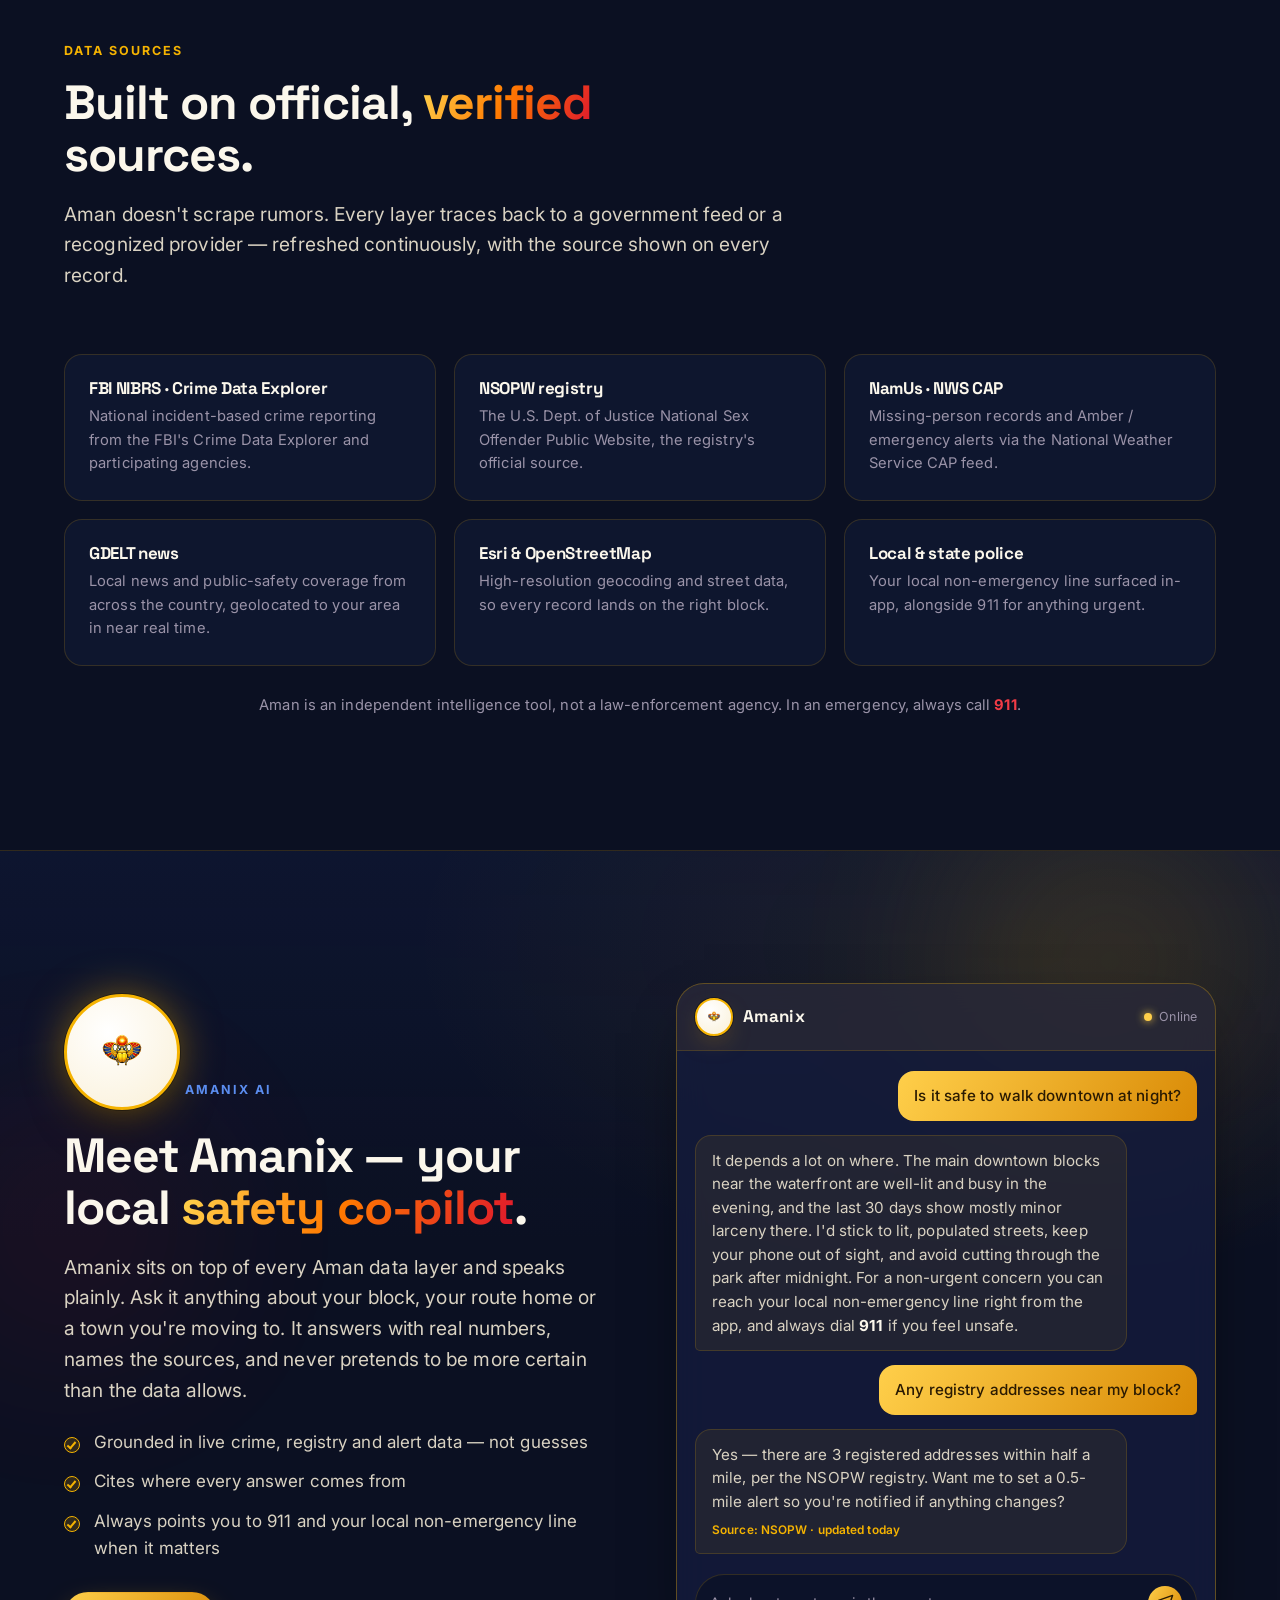
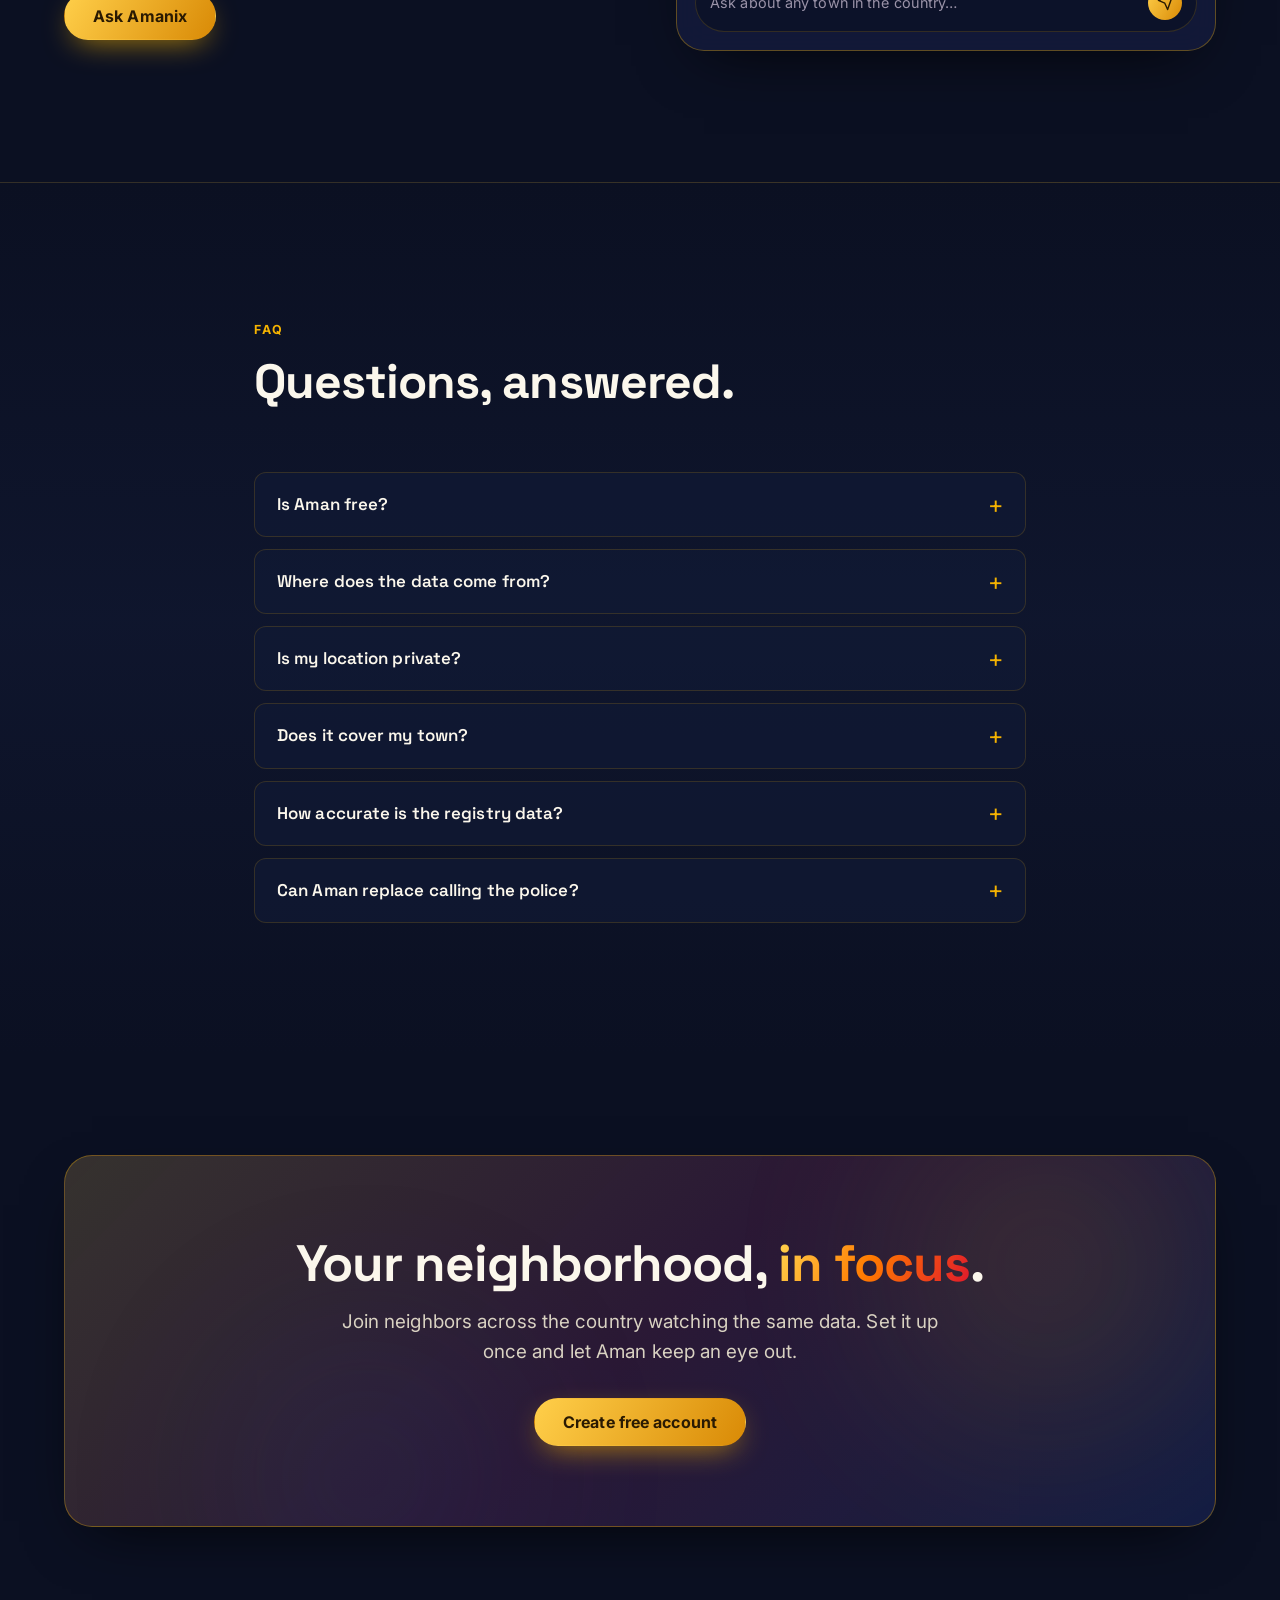
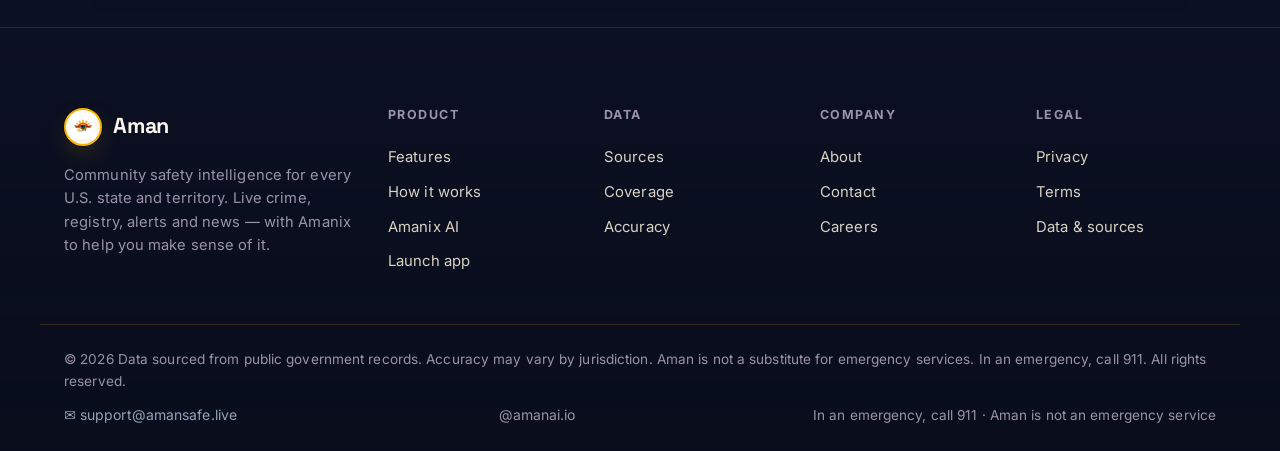
==== commit 50237cae: "Revise footer content for accuracy and clarity Updated footer text to reflect data sourcing and emer" ====
--- a/index.html
+++ b/index.html
@@ -56,7 +56,7 @@
         <a href="#amanix">Amanix</a>
         <a href="#faq">FAQ</a>
         <!-- "Launch app" points to the Rails app in production -->
-        <a class="btn btn--primary nav__cta" href="app.amansafe.live" data-app-link>Launch beta app</a>
+        <a class="btn btn--primary nav__cta" href="https://app.amansafe.live" target="_blank" rel="noopener noreferrer">Launch beta app</a>
       </nav>
 
       <button class="nav__toggle" id="navToggle" aria-label="Open menu" aria-expanded="false" aria-controls="navLinks">
@@ -518,7 +518,8 @@
     </div>
 
     <div class="container footer__bottom">
-      <span>© <span id="year">2026</span> Aman. Built for every American neighborhood. All rights reserved.</span>
+      <span>© <span id="year">2026</span> Data sourced from public government records. Accuracy may vary by jurisdiction.
+  Aman is not a substitute for emergency services. In an emergency, call 911. All rights reserved.</span>
       <a href="mailto:support@amansafe.live" style="color: #94a3b8; text-decoration: none; margin-right: 24px; font-size: 14px;">
         &#9993; support@amansafe.live
       </a>
--- a/styles.css
+++ b/styles.css
@@ -341,8 +341,16 @@
   font-size: 0.95rem;
 }
 .nav__links > a:not(.btn):hover { color: var(--text); }
-.nav__cta { margin-left: 6px; }
-
+/*.nav__cta { margin-left: 6px; }*/
+.nav__cta {
+  display: inline-block;
+  min-height: 44px;
+  min-width: 44px;
+  padding: 12px 24px;
+  cursor: pointer;
+  -webkit-tap-highlight-color: transparent;
+  touch-action: manipulation;
+}
 .nav__toggle {
   display: none;
   flex-direction: column;
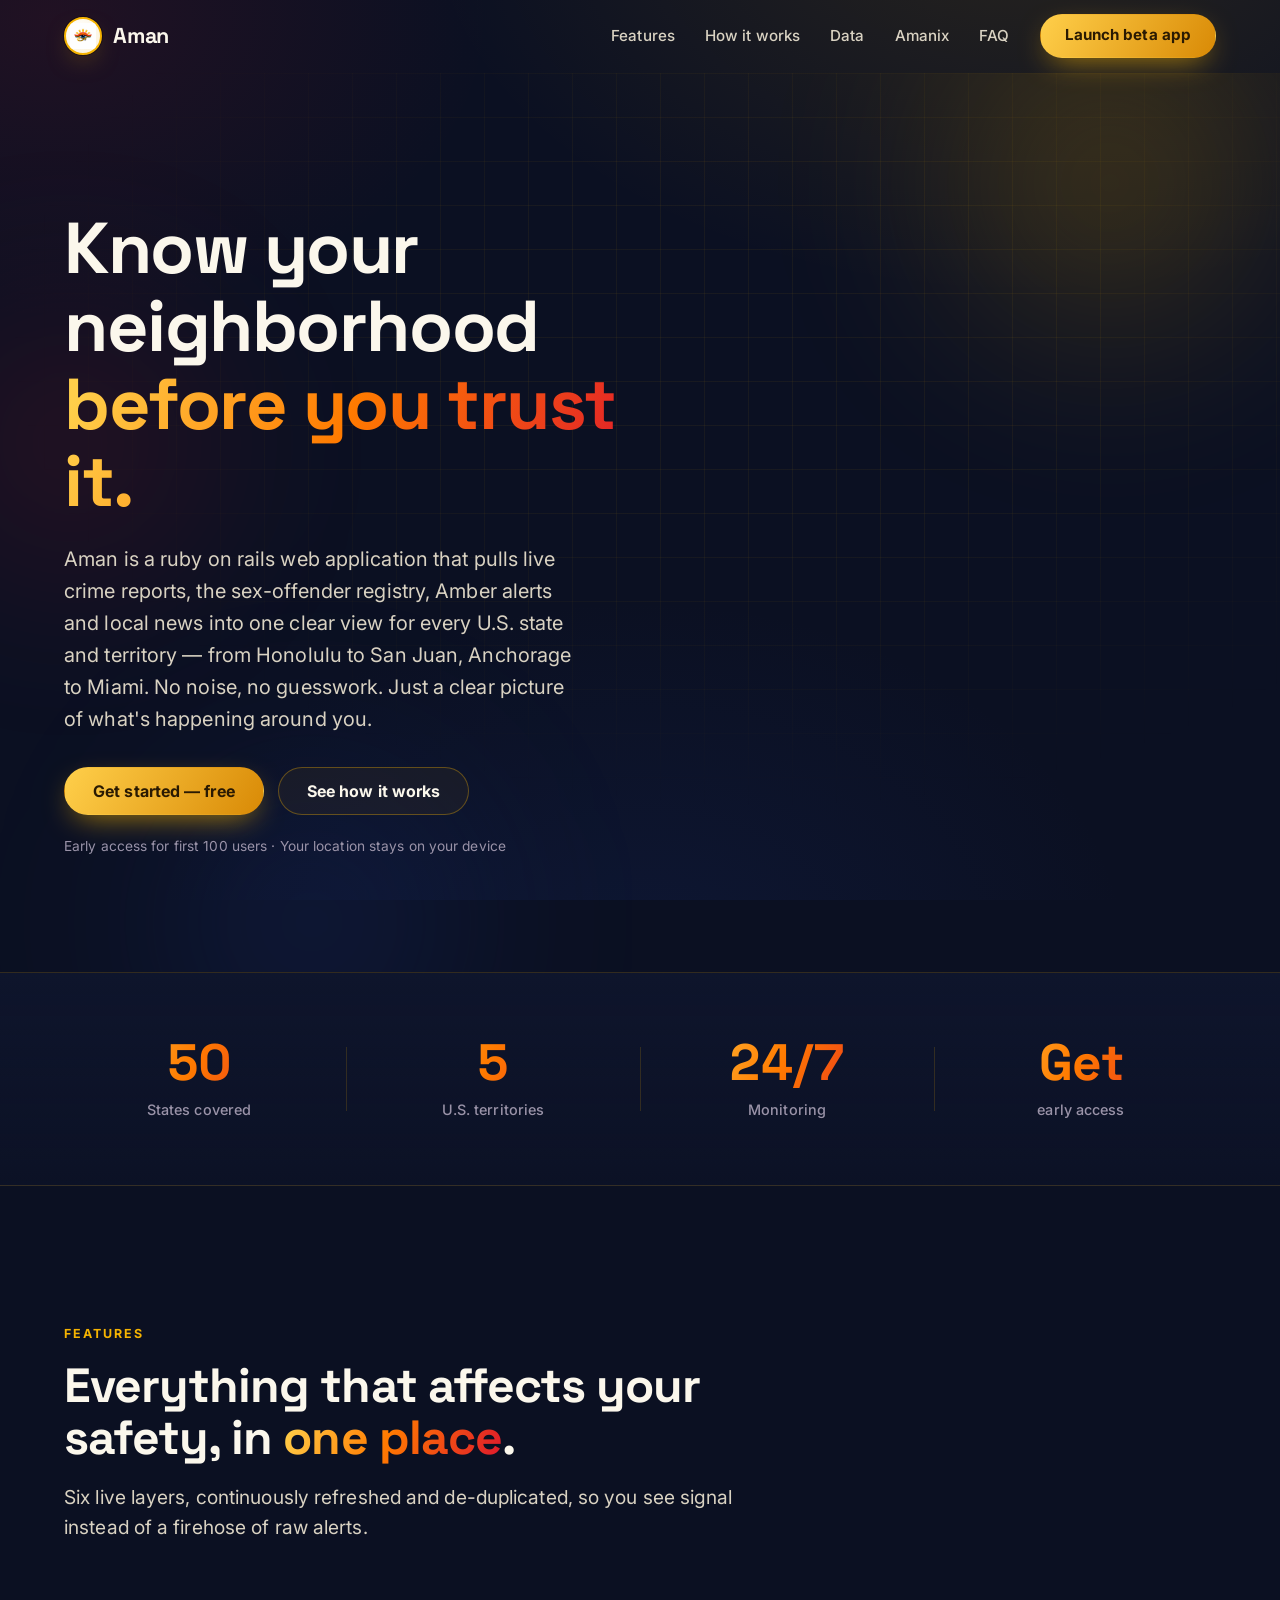
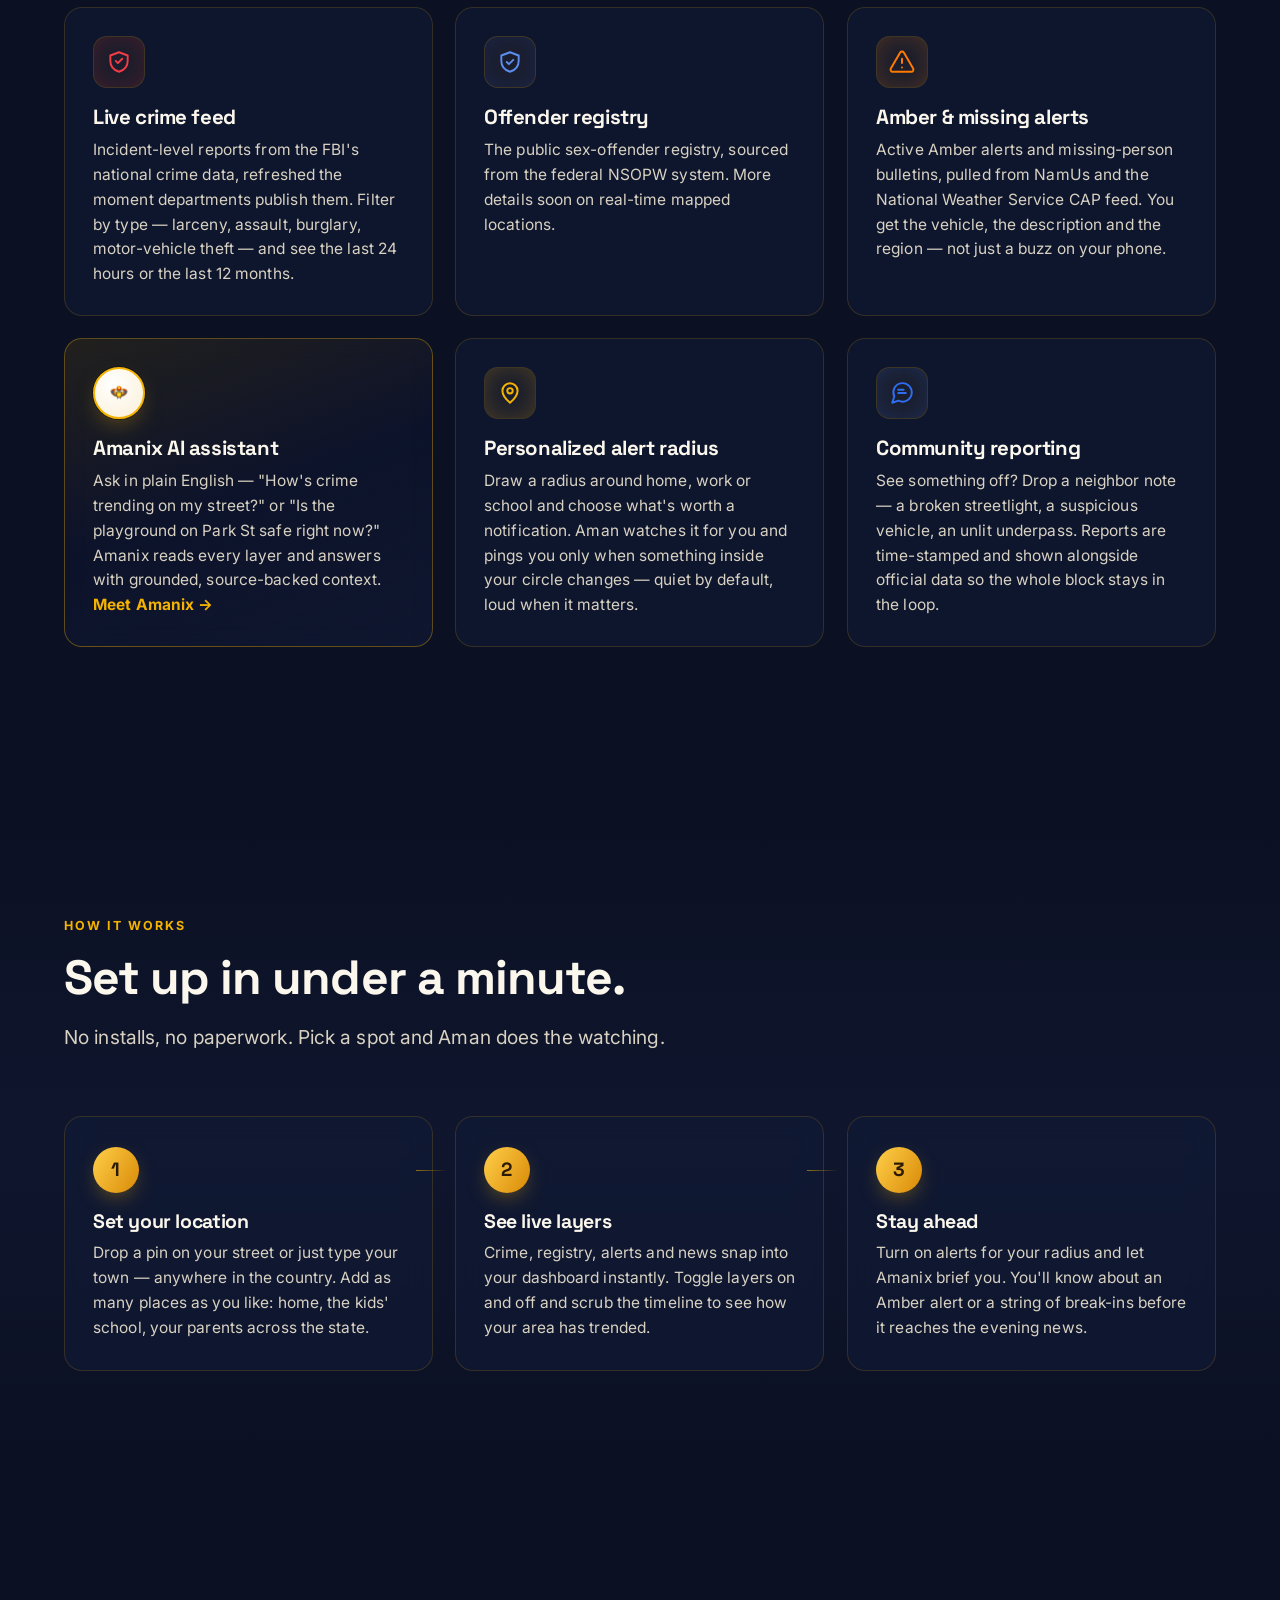
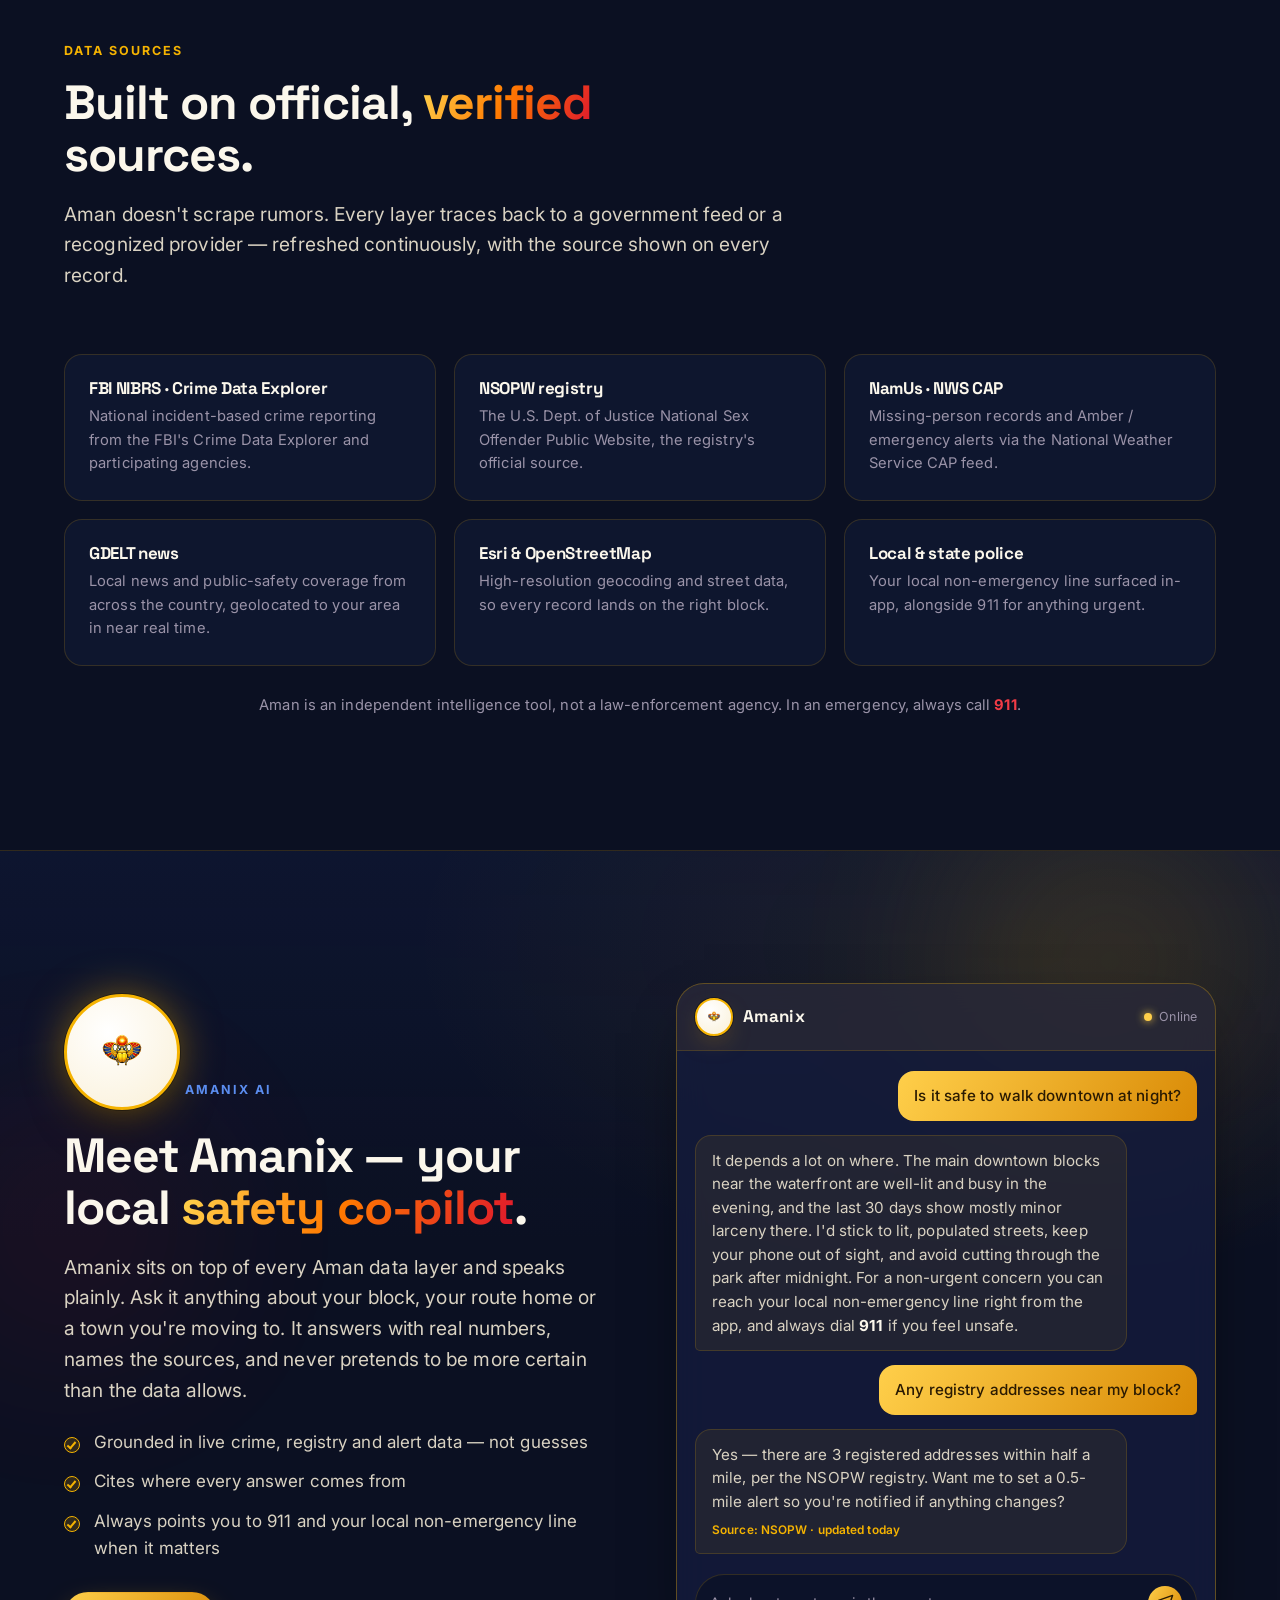
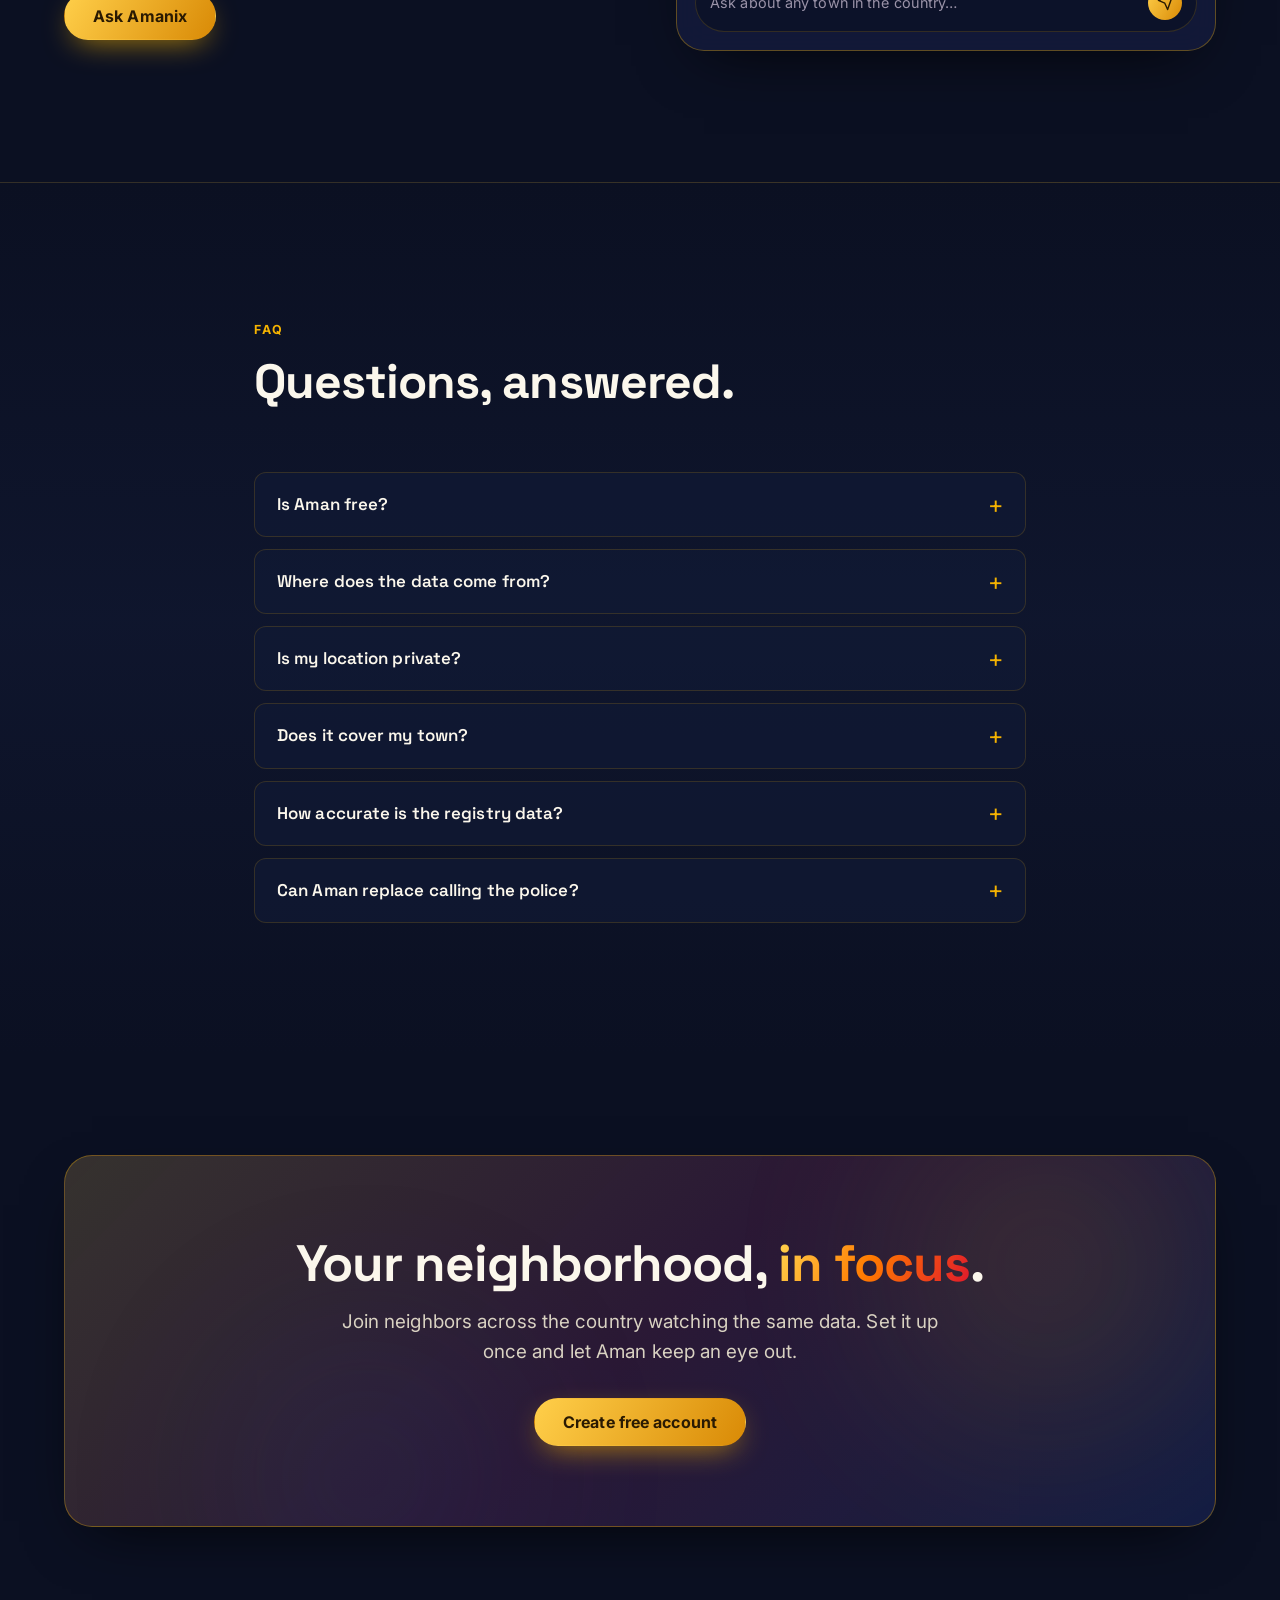
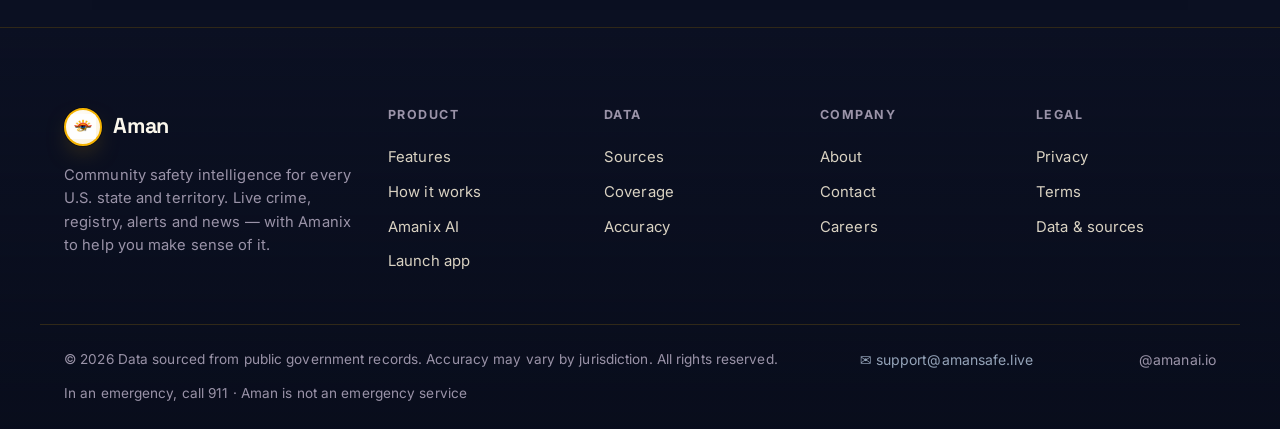
==== commit e4bdc599: "Update links to point to the live app" ====
--- a/index.html
+++ b/index.html
@@ -93,7 +93,7 @@
           </p>
 
           <div class="hero__cta">
-            <a class="btn btn--primary btn--lg" href="#" data-app-link>Get started — free</a>
+            <a class="btn btn--primary btn--lg" href="https://app.amansafe.live" data-app-link>Get started — free</a>
             <a class="btn btn--ghost btn--lg" href="#how">See how it works</a>
           </div>
 
@@ -465,7 +465,7 @@
               Join neighbors across the country watching the same data. Set it up once and
               let Aman keep an eye out.
             </p>
-            <a class="btn btn--primary btn--lg" href="#" data-app-link>Create free account</a>
+            <a class="btn btn--primary btn--lg" href="https://app.amansafe.live" data-app-link>Create free account</a>
           </div>
         </div>
       </div>
@@ -511,15 +511,14 @@
 
       <nav class="footer__col" aria-label="Legal">
         <h3 class="footer__heading">Legal</h3>
-        <a href="#">Privacy</a>
-        <a href="#">Terms</a>
+        <a href="/privacy">Privacy</a>
+        <a href="/terms">Terms</a>
         <a href="#">Data &amp; sources</a>
       </nav>
     </div>
 
     <div class="container footer__bottom">
-      <span>© <span id="year">2026</span> Data sourced from public government records. Accuracy may vary by jurisdiction.
-  Aman is not a substitute for emergency services. In an emergency, call 911. All rights reserved.</span>
+      <span>© <span id="year">2026</span> Data sourced from public government records. Accuracy may vary by jurisdiction. All rights reserved.</span>
       <a href="mailto:support@amansafe.live" style="color: #94a3b8; text-decoration: none; margin-right: 24px; font-size: 14px;">
         &#9993; support@amansafe.live
       </a>
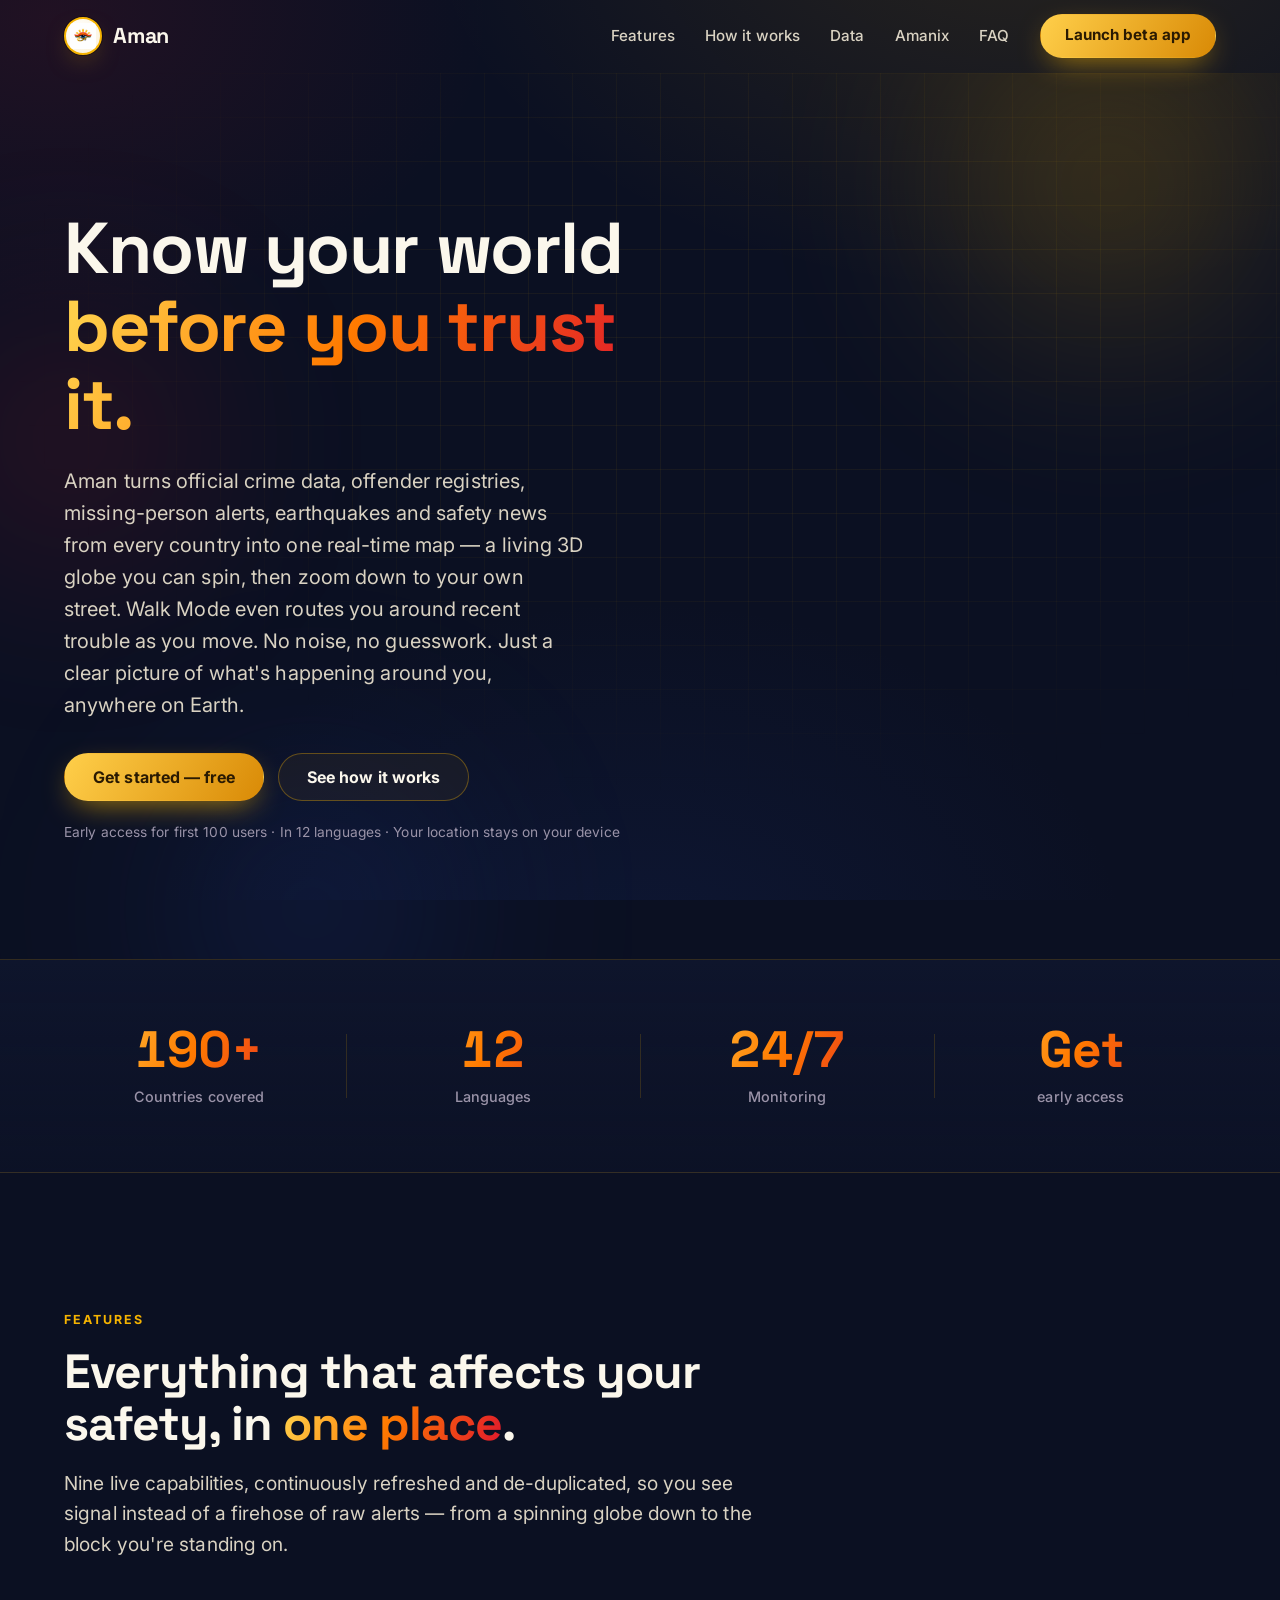
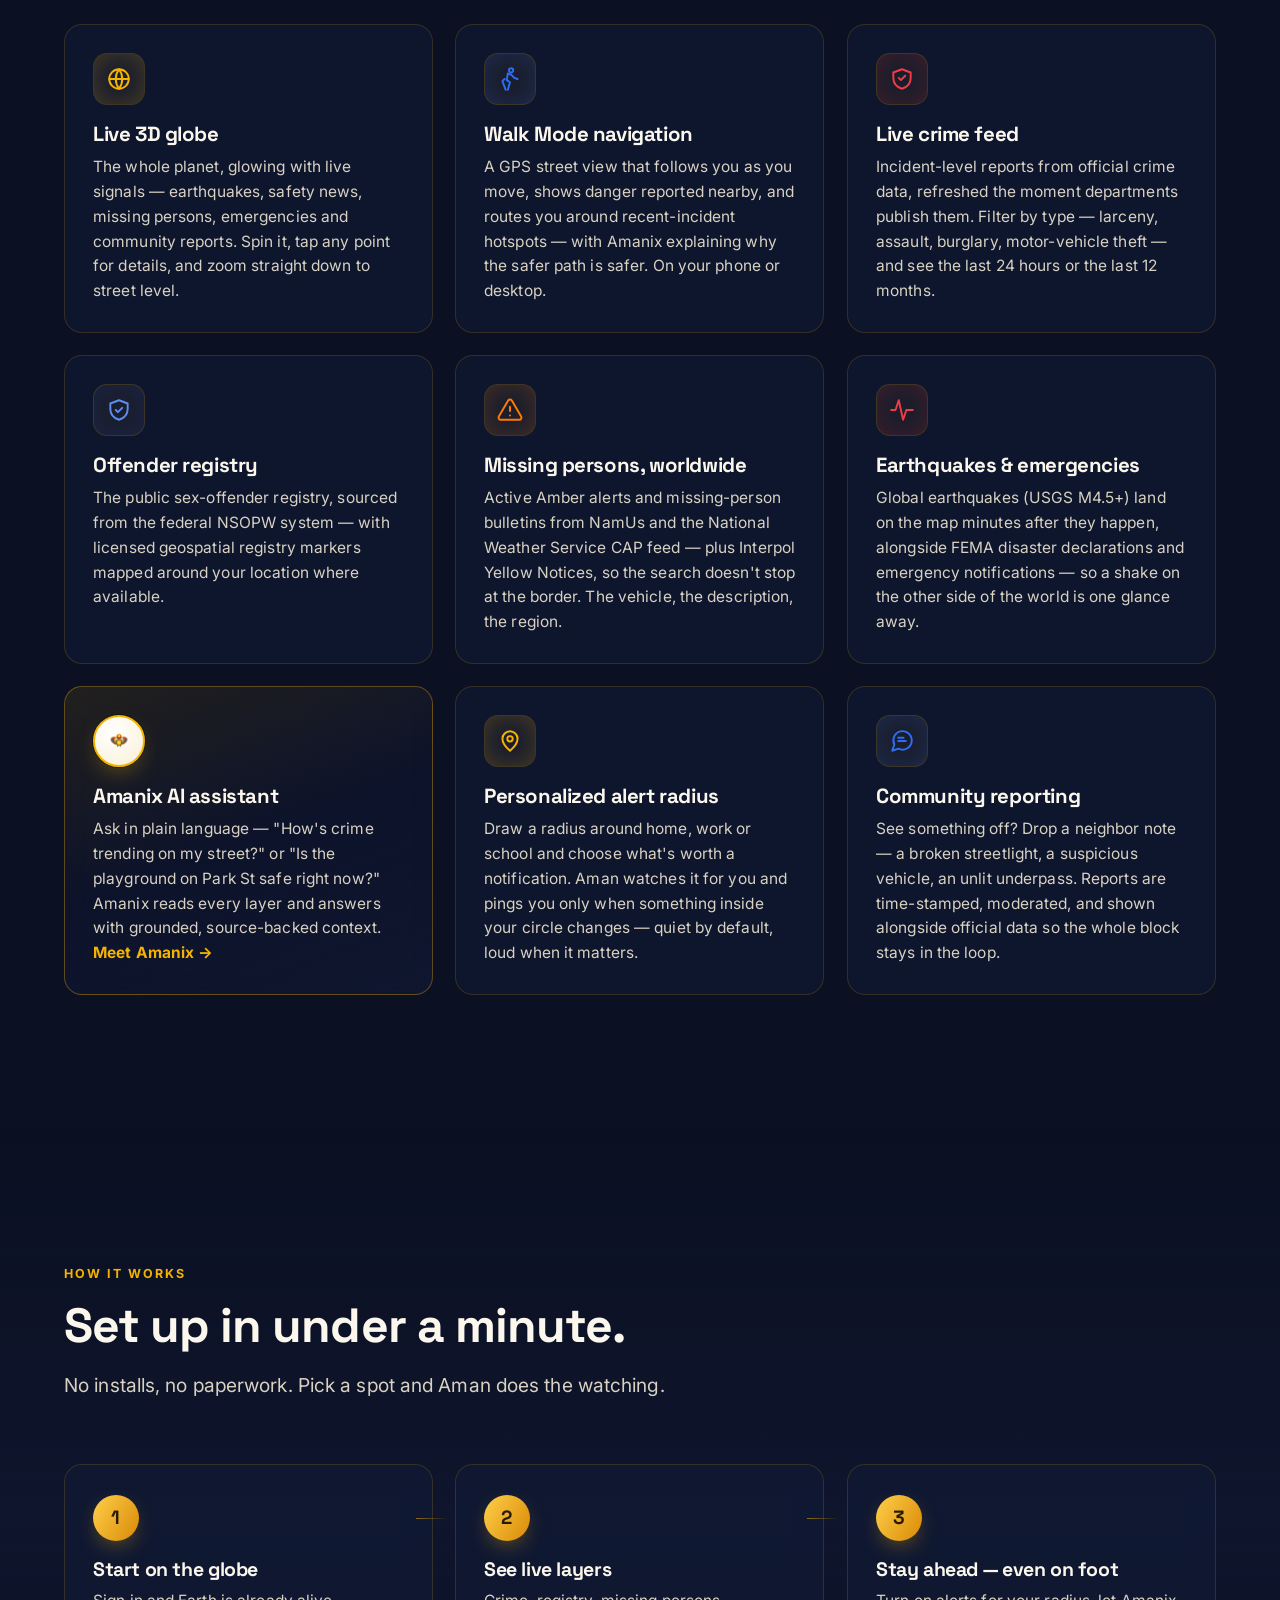
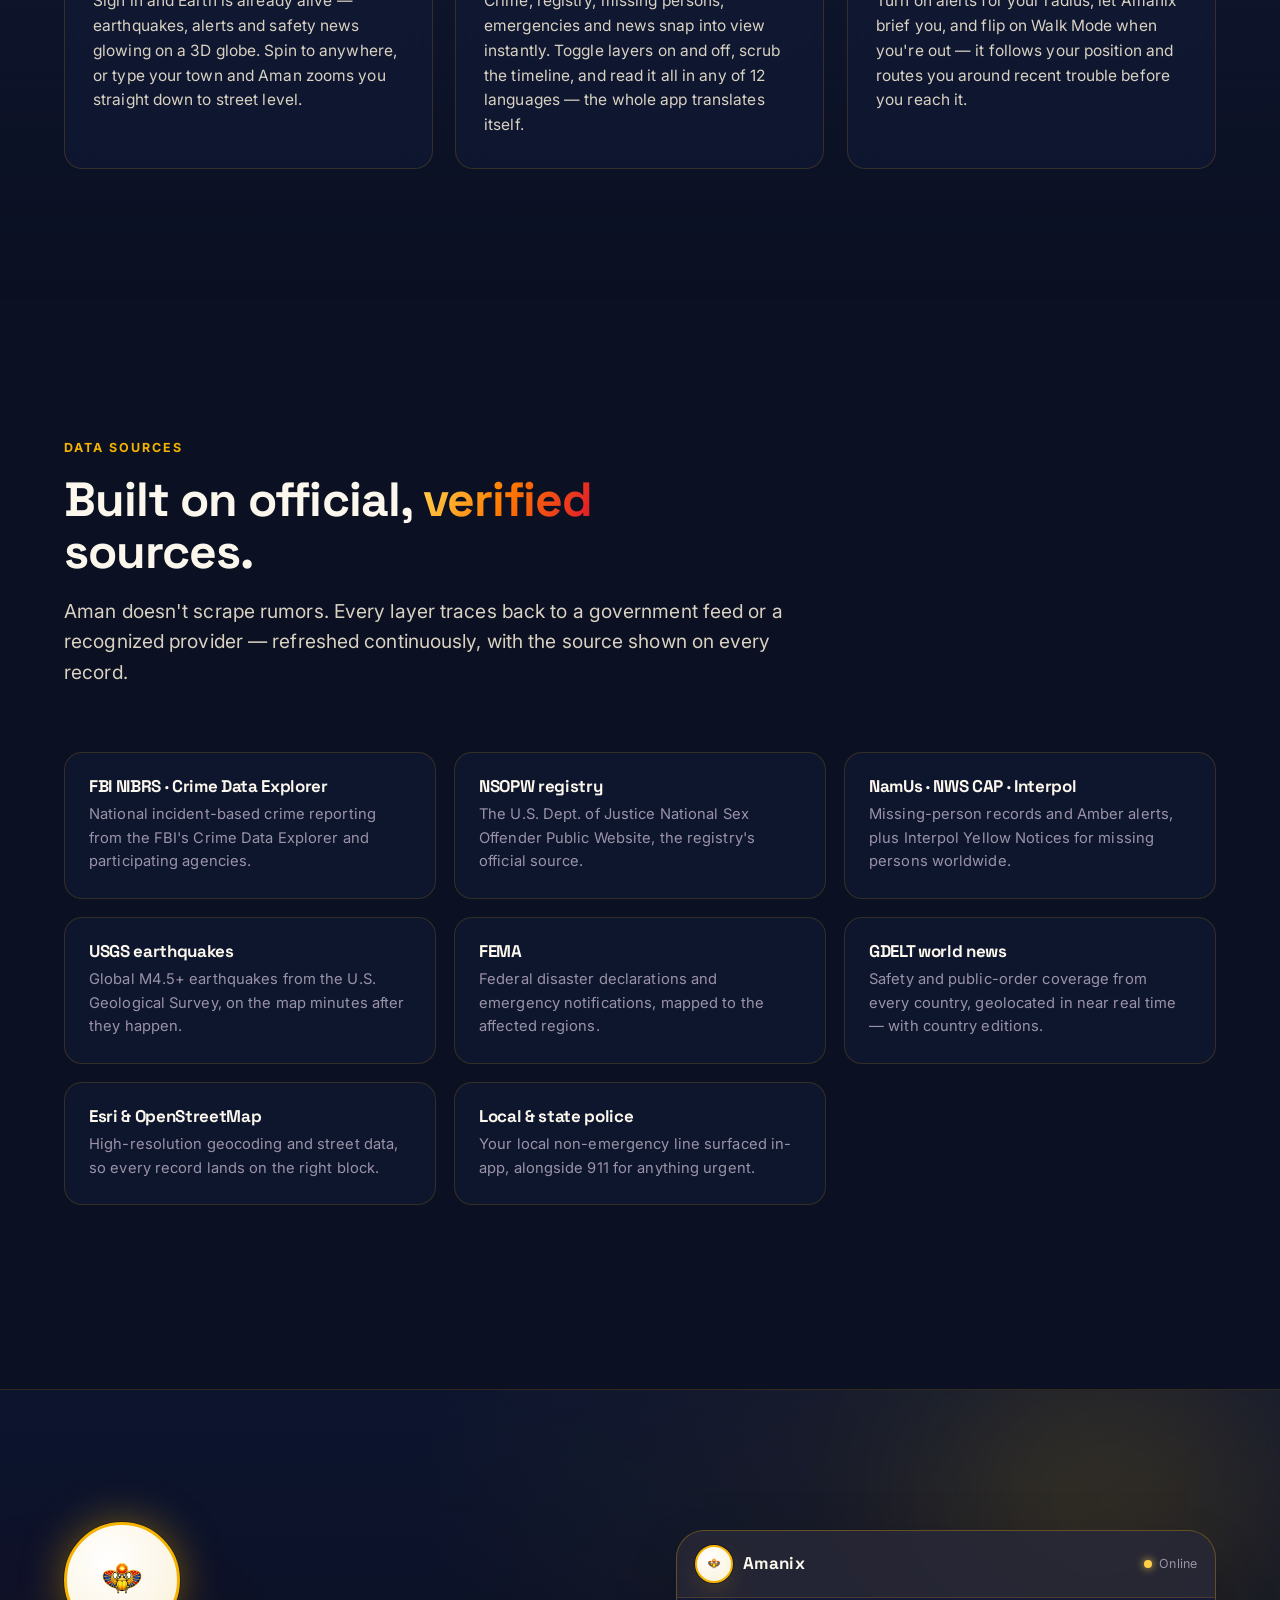
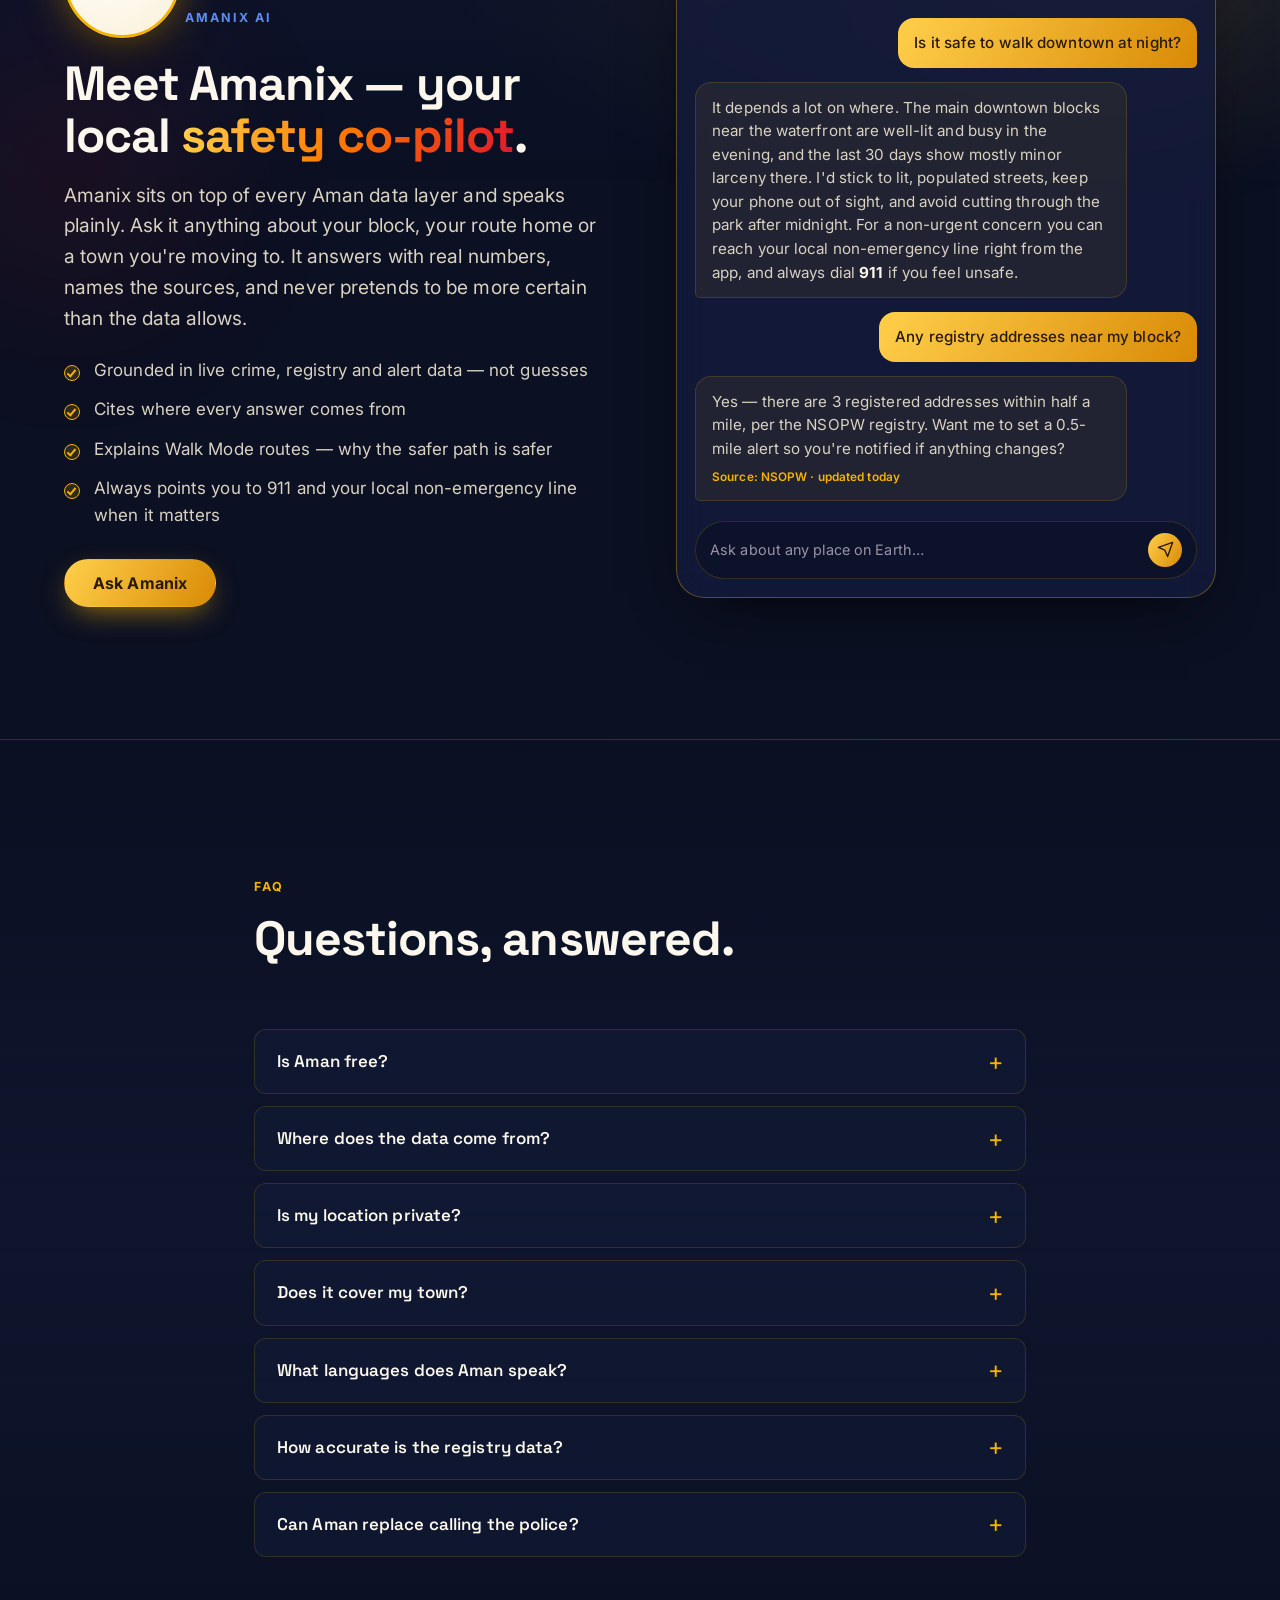
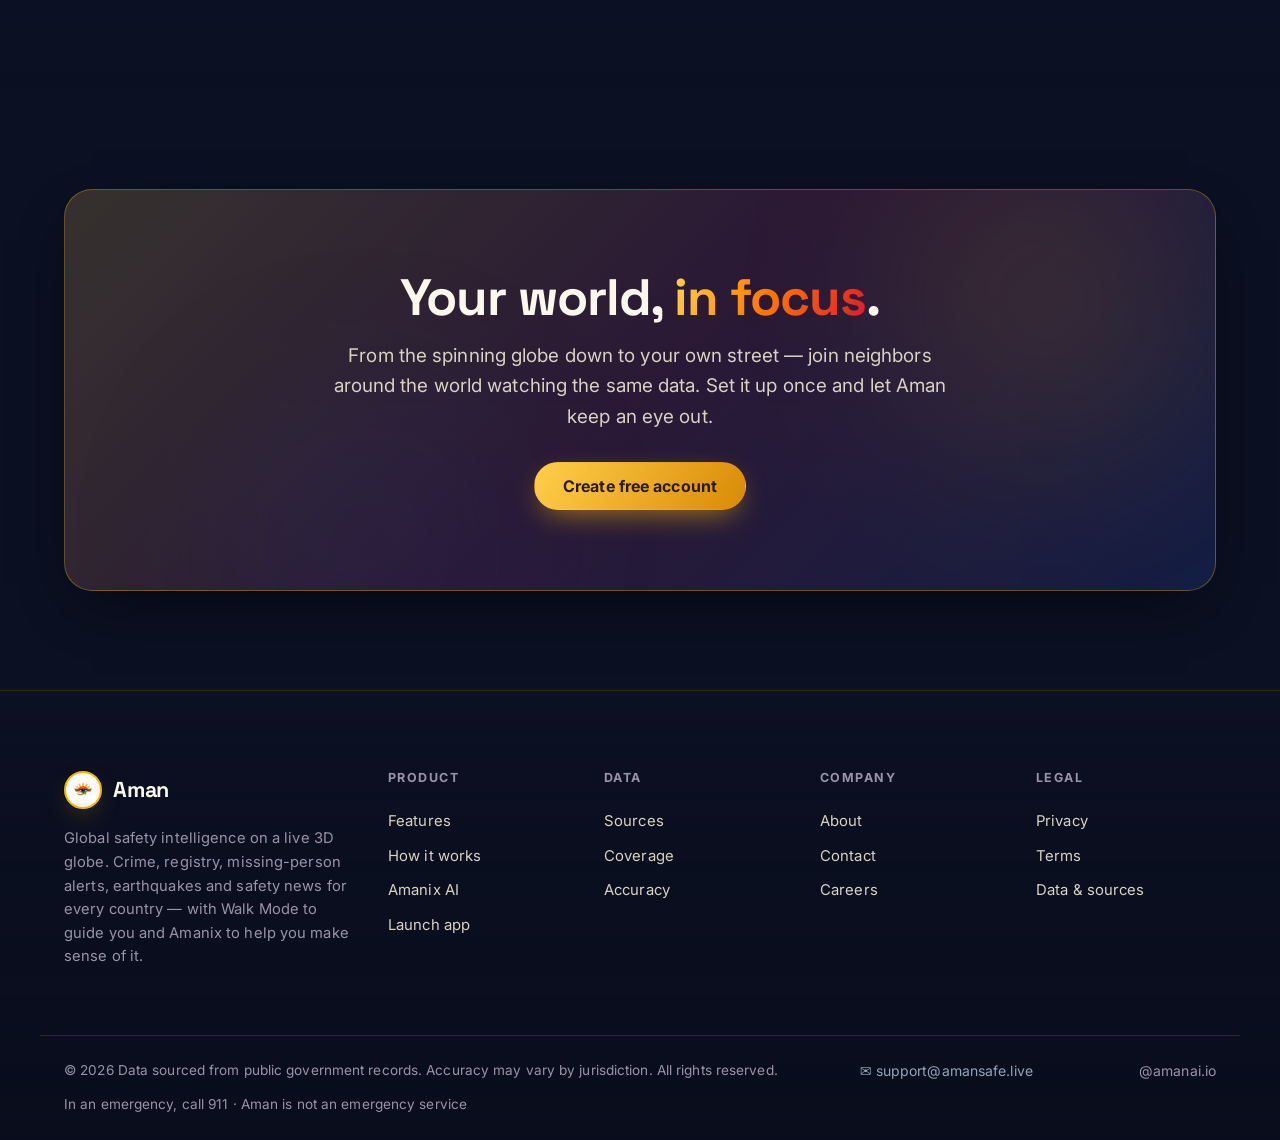
==== commit 61c9e209: "update index.html" ====
--- a/index.html
+++ b/index.html
@@ -4,8 +4,8 @@
   <meta charset="UTF-8" />
   <meta name="viewport" content="width=device-width, initial-scale=1.0" />
 
-  <title>Aman — Community safety intelligence, nationwide</title>
-  <meta name="description" content="Aman brings live crime, the sex-offender registry, Amber alerts and local news together for every U.S. state and territory — from Hawaii to Puerto Rico. Amanix, your AI safety co-pilot, answers your questions. Get early Access." />
+  <title>Aman — Global Safety Intelligence</title>
+  <meta name="description" content="Aman turns official crime data, offender registries, missing-person alerts, earthquakes and local news from every country into one real-time global safety map — with a live 3D globe, Walk Mode GPS navigation that routes you around trouble, and Amanix, your AI safety co-pilot. In 12 languages. Get early access." />
   <meta name="theme-color" content="#0b1022" />
   <meta name="color-scheme" content="dark" />
 
@@ -16,14 +16,14 @@
   <!-- Open Graph -->
   <meta property="og:type" content="website" />
   <meta property="og:site_name" content="Aman" />
-  <meta property="og:title" content="Aman — Community safety intelligence, nationwide" />
-  <meta property="og:description" content="Know your neighborhood before you trust it. Live crime, offender registry, Amber alerts and local news for every U.S. state and territory — plus Amanix, your AI safety co-pilot." />
+  <meta property="og:title" content="Aman — Global Safety Intelligence" />
+  <meta property="og:description" content="Know your world before you trust it. A live 3D globe of crime, missing-person alerts, earthquakes, emergencies and safety news for every country — plus Walk Mode navigation and Amanix, your AI safety co-pilot." />
   <meta property="og:image" content="assets/aman-logo.png" />
 
   <!-- Twitter -->
   <meta name="twitter:card" content="summary_large_image" />
-  <meta name="twitter:title" content="Aman — Community safety intelligence, nationwide" />
-  <meta name="twitter:description" content="Know your neighborhood before you trust it. Live safety intelligence for every U.S. state and territory, Get early access." />
+  <meta name="twitter:title" content="Aman — Global Safety Intelligence" />
+  <meta name="twitter:description" content="Know your world before you trust it. Live safety intelligence for every country on a 3D globe, in 12 languages. Get early access." />
   <meta name="twitter:image" content="assets/aman-logo.png" />
 
   <!-- Fonts -->
@@ -81,15 +81,16 @@
       <div class="container hero__grid">
         <div class="hero__copy reveal">
           <h1 class="hero__title" id="hero-title">
-            Know your neighborhood
+            Know your world
             <span class="grad-text">before you trust it.</span>
           </h1>
 
           <p class="hero__sub">
-            Aman is a ruby on rails web application that pulls live crime reports, the sex-offender registry, Amber alerts and
-            local news into one clear view for every U.S. state and territory — from
-            Honolulu to San Juan, Anchorage to Miami. No noise, no guesswork.
-            Just a clear picture of what's happening around you.
+            Aman turns official crime data, offender registries, missing-person alerts,
+            earthquakes and safety news from every country into one real-time map — a
+            living 3D globe you can spin, then zoom down to your own street. Walk Mode
+            even routes you around recent trouble as you move. No noise, no guesswork.
+            Just a clear picture of what's happening around you, anywhere on Earth.
           </p>
 
           <div class="hero__cta">
@@ -98,7 +99,7 @@
           </div>
 
           <p class="hero__note">
-            Early access for first 100 users · Your location stays on your device
+            Early access for first 100 users · In 12 languages · Your location stays on your device
           </p>
         </div>
       </div>
@@ -108,12 +109,12 @@
     <section class="stats reveal" aria-label="Aman by the numbers">
       <div class="container stats__grid">
         <div class="stat">
-          <span class="stat__num" data-count="50">50</span>
-          <span class="stat__label">States covered</span>
+          <span class="stat__num" data-count="190" data-suffix="+">190+</span>
+          <span class="stat__label">Countries covered</span>
         </div>
         <div class="stat">
-          <span class="stat__num" data-count="5">5</span>
-          <span class="stat__label">U.S. territories</span>
+          <span class="stat__num" data-count="12">12</span>
+          <span class="stat__label">Languages</span>
         </div>
         <div class="stat">
           <span class="stat__num" data-count="24" data-suffix="/7">24/7</span>
@@ -135,12 +136,39 @@
             Everything that affects your safety, in <span class="grad-text">one place</span>.
           </h2>
           <p class="section__lead">
-            Six live layers, continuously refreshed and de-duplicated, so you see signal
-            instead of a firehose of raw alerts.
+            Nine live capabilities, continuously refreshed and de-duplicated, so you see
+            signal instead of a firehose of raw alerts — from a spinning globe down to
+            the block you're standing on.
           </p>
         </div>
 
         <div class="cards" id="featureCards">
+          <!-- Live 3D Globe -->
+          <article class="card spotlight reveal">
+            <span class="card__icon card__icon--gold" aria-hidden="true">
+              <svg viewBox="0 0 24 24" fill="none" stroke="currentColor" stroke-width="1.8" stroke-linecap="round" stroke-linejoin="round"><circle cx="12" cy="12" r="9"/><path d="M3 12h18"/><path d="M12 3a15 15 0 0 1 0 18a15 15 0 0 1 0-18Z"/></svg>
+            </span>
+            <h3 class="card__title">Live 3D globe</h3>
+            <p class="card__body">
+              The whole planet, glowing with live signals — earthquakes, safety news,
+              missing persons, emergencies and community reports. Spin it, tap any point
+              for details, and zoom straight down to street level.
+            </p>
+          </article>
+
+          <!-- Walk Mode -->
+          <article class="card spotlight reveal">
+            <span class="card__icon card__icon--blue" aria-hidden="true">
+              <svg viewBox="0 0 24 24" fill="none" stroke="currentColor" stroke-width="1.8" stroke-linecap="round" stroke-linejoin="round"><circle cx="13" cy="4" r="2"/><path d="m10 22 2-7-3-2 1-6 3 1 3 3 3 1"/><path d="m7 12-2 2 3 8"/></svg>
+            </span>
+            <h3 class="card__title">Walk Mode navigation</h3>
+            <p class="card__body">
+              A GPS street view that follows you as you move, shows danger reported
+              nearby, and routes you around recent-incident hotspots — with Amanix
+              explaining why the safer path is safer. On your phone or desktop.
+            </p>
+          </article>
+
           <!-- Live Crime Feed -->
           <article class="card spotlight reveal">
             <span class="card__icon card__icon--red" aria-hidden="true">
@@ -148,7 +176,7 @@
             </span>
             <h3 class="card__title">Live crime feed</h3>
             <p class="card__body">
-              Incident-level reports from the FBI's national crime data, refreshed the moment
+              Incident-level reports from official crime data, refreshed the moment
               departments publish them. Filter by type — larceny, assault, burglary,
               motor-vehicle theft — and see the last 24 hours or the last 12 months.
             </p>
@@ -161,21 +189,35 @@
             </span>
             <h3 class="card__title">Offender registry</h3>
             <p class="card__body">
-              The public sex-offender registry, sourced
-              from the federal NSOPW system. More details soon on real-time mapped locations.
-            </p>
-          </article>
-
-          <!-- Amber & Missing Alerts -->
+              The public sex-offender registry, sourced from the federal NSOPW system —
+              with licensed geospatial registry markers mapped around your location where
+              available.
+            </p>
+          </article>
+
+          <!-- Missing Persons, Worldwide -->
           <article class="card spotlight reveal">
             <span class="card__icon card__icon--orange" aria-hidden="true">
               <svg viewBox="0 0 24 24" fill="none" stroke="currentColor" stroke-width="1.8" stroke-linecap="round" stroke-linejoin="round"><path d="M10.3 3.2 1.7 18a2 2 0 0 0 1.7 3h17.2a2 2 0 0 0 1.7-3L13.7 3.2a2 2 0 0 0-3.4 0Z"/><path d="M12 9v4M12 17h.01"/></svg>
             </span>
-            <h3 class="card__title">Amber &amp; missing alerts</h3>
-            <p class="card__body">
-              Active Amber alerts and missing-person bulletins, pulled from NamUs and the
-              National Weather Service CAP feed. You get the vehicle, the description and
-              the region — not just a buzz on your phone.
+            <h3 class="card__title">Missing persons, worldwide</h3>
+            <p class="card__body">
+              Active Amber alerts and missing-person bulletins from NamUs and the National
+              Weather Service CAP feed — plus Interpol Yellow Notices, so the search
+              doesn't stop at the border. The vehicle, the description, the region.
+            </p>
+          </article>
+
+          <!-- Earthquakes & Emergencies -->
+          <article class="card spotlight reveal">
+            <span class="card__icon card__icon--red" aria-hidden="true">
+              <svg viewBox="0 0 24 24" fill="none" stroke="currentColor" stroke-width="1.8" stroke-linecap="round" stroke-linejoin="round"><path d="M2 12h4l3-9 4 18 3-9h6"/></svg>
+            </span>
+            <h3 class="card__title">Earthquakes &amp; emergencies</h3>
+            <p class="card__body">
+              Global earthquakes (USGS M4.5+) land on the map minutes after they happen,
+              alongside FEMA disaster declarations and emergency notifications — so a
+              shake on the other side of the world is one glance away.
             </p>
           </article>
 
@@ -186,7 +228,7 @@
             </span>
             <h3 class="card__title">Amanix AI assistant</h3>
             <p class="card__body">
-              Ask in plain English — "How's crime trending on my street?" or "Is the
+              Ask in plain language — "How's crime trending on my street?" or "Is the
               playground on Park St safe right now?" Amanix reads every layer and answers
               with grounded, source-backed context. <a href="#amanix">Meet Amanix →</a>
             </p>
@@ -213,8 +255,8 @@
             <h3 class="card__title">Community reporting</h3>
             <p class="card__body">
               See something off? Drop a neighbor note — a broken streetlight, a suspicious
-              vehicle, an unlit underpass. Reports are time-stamped and shown alongside
-              official data so the whole block stays in the loop.
+              vehicle, an unlit underpass. Reports are time-stamped, moderated, and shown
+              alongside official data so the whole block stays in the loop.
             </p>
           </article>
         </div>
@@ -233,27 +275,29 @@
         <ol class="steps">
           <li class="step reveal">
             <span class="step__num">1</span>
-            <h3 class="step__title">Set your location</h3>
+            <h3 class="step__title">Start on the globe</h3>
             <p class="step__body">
-              Drop a pin on your street or just type your town — anywhere in the country.
-              Add as many places as you like: home, the kids' school, your parents across
-              the state.
+              Sign in and Earth is already alive — earthquakes, alerts and safety news
+              glowing on a 3D globe. Spin to anywhere, or type your town and Aman zooms
+              you straight down to street level.
             </p>
           </li>
           <li class="step reveal">
             <span class="step__num">2</span>
             <h3 class="step__title">See live layers</h3>
             <p class="step__body">
-              Crime, registry, alerts and news snap into your dashboard instantly. Toggle
-              layers on and off and scrub the timeline to see how your area has trended.
+              Crime, registry, missing persons, emergencies and news snap into view
+              instantly. Toggle layers on and off, scrub the timeline, and read it all in
+              any of 12 languages — the whole app translates itself.
             </p>
           </li>
           <li class="step reveal">
             <span class="step__num">3</span>
-            <h3 class="step__title">Stay ahead</h3>
+            <h3 class="step__title">Stay ahead — even on foot</h3>
             <p class="step__body">
-              Turn on alerts for your radius and let Amanix brief you. You'll know about an
-              Amber alert or a string of break-ins before it reaches the evening news.
+              Turn on alerts for your radius, let Amanix brief you, and flip on Walk Mode
+              when you're out — it follows your position and routes you around recent
+              trouble before you reach it.
             </p>
           </li>
         </ol>
@@ -284,12 +328,20 @@
             <p class="source__desc">The U.S. Dept. of Justice National Sex Offender Public Website, the registry's official source.</p>
           </div>
           <div class="source">
-            <h3 class="source__name">NamUs · NWS CAP</h3>
-            <p class="source__desc">Missing-person records and Amber / emergency alerts via the National Weather Service CAP feed.</p>
-          </div>
-          <div class="source">
-            <h3 class="source__name">GDELT news</h3>
-            <p class="source__desc">Local news and public-safety coverage from across the country, geolocated to your area in near real time.</p>
+            <h3 class="source__name">NamUs · NWS CAP · Interpol</h3>
+            <p class="source__desc">Missing-person records and Amber alerts, plus Interpol Yellow Notices for missing persons worldwide.</p>
+          </div>
+          <div class="source">
+            <h3 class="source__name">USGS earthquakes</h3>
+            <p class="source__desc">Global M4.5+ earthquakes from the U.S. Geological Survey, on the map minutes after they happen.</p>
+          </div>
+          <div class="source">
+            <h3 class="source__name">FEMA</h3>
+            <p class="source__desc">Federal disaster declarations and emergency notifications, mapped to the affected regions.</p>
+          </div>
+          <div class="source">
+            <h3 class="source__name">GDELT world news</h3>
+            <p class="source__desc">Safety and public-order coverage from every country, geolocated in near real time — with country editions.</p>
           </div>
           <div class="source">
             <h3 class="source__name">Esri &amp; OpenStreetMap</h3>
@@ -333,6 +385,7 @@
           <ul class="amanix__points">
             <li>Grounded in live crime, registry and alert data — not guesses</li>
             <li>Cites where every answer comes from</li>
+            <li>Explains Walk Mode routes — why the safer path is safer</li>
             <li>Always points you to 911 and your local non-emergency line when it matters</li>
           </ul>
           <a class="btn btn--primary btn--lg" href="#" data-app-link>Ask Amanix</a>
@@ -373,7 +426,7 @@
           </div>
 
           <div class="chat__input" aria-hidden="true">
-            <span class="chat__placeholder">Ask about any town in the country…</span>
+            <span class="chat__placeholder">Ask about any place on Earth…</span>
             <span class="chat__send">
               <svg viewBox="0 0 24 24" fill="none" stroke="currentColor" stroke-width="2" stroke-linecap="round" stroke-linejoin="round"><path d="m22 2-7 20-4-9-9-4 20-7Z"/></svg>
             </span>
@@ -403,9 +456,10 @@
             <summary>Where does the data come from?</summary>
             <div class="faq__answer">
               From official and verified sources: the FBI's NIBRS / Crime Data Explorer for
-              crime, the federal NSOPW sex-offender registry, NamUs and the NWS CAP feed for
-              missing-person and Amber alerts, GDELT for local news, and Esri / OpenStreetMap
-              for geocoding. Every record shows its source.
+              crime, the federal NSOPW sex-offender registry, NamUs, the NWS CAP feed and
+              Interpol Yellow Notices for missing-person and Amber alerts, USGS for global
+              earthquakes, FEMA for disaster declarations, GDELT for safety news worldwide,
+              and Esri / OpenStreetMap for geocoding. Every record shows its source.
             </div>
           </details>
 
@@ -421,9 +475,20 @@
           <details class="faq__item">
             <summary>Does it cover my town?</summary>
             <div class="faq__answer">
-              Aman covers all 50 states and U.S. territories — from big cities to small rural
-              towns, and from Hawaii to Puerto Rico. Coverage depth depends on what each
-              department reports to the national feeds.
+              Aman is worldwide. The globe carries safety news editions for 190+ countries,
+              Interpol missing-person notices, global earthquakes and FEMA emergencies —
+              and in the U.S. you also get incident-level crime, the offender registry and
+              Amber alerts, from big cities to small rural towns. Coverage depth depends on
+              what each agency reports to the public feeds.
+            </div>
+          </details>
+
+          <details class="faq__item">
+            <summary>What languages does Aman speak?</summary>
+            <div class="faq__answer">
+              Twelve: English, Español, Français, Português, Deutsch, Italiano, 中文,
+              हिन्दी, العربية, 日本語, 한국어 and Русский. Pick a language and the whole
+              app — including live news and Amanix chats — translates itself.
             </div>
           </details>
 
@@ -459,11 +524,11 @@
           </div>
           <div class="cta-panel__inner">
             <h2 class="cta-panel__title" id="cta-title">
-              Your neighborhood, <span class="grad-text">in focus</span>.
+              Your world, <span class="grad-text">in focus</span>.
             </h2>
             <p class="cta-panel__sub">
-              Join neighbors across the country watching the same data. Set it up once and
-              let Aman keep an eye out.
+              From the spinning globe down to your own street — join neighbors around the
+              world watching the same data. Set it up once and let Aman keep an eye out.
             </p>
             <a class="btn btn--primary btn--lg" href="https://app.amansafe.live" data-app-link>Create free account</a>
           </div>
@@ -482,8 +547,9 @@
           <span class="brand__word">Aman</span>
         </a>
         <p class="footer__blurb">
-          Community safety intelligence for every U.S. state and territory. Live crime,
-          registry, alerts and news — with Amanix to help you make sense of it.
+          Global safety intelligence on a live 3D globe. Crime, registry, missing-person
+          alerts, earthquakes and safety news for every country — with Walk Mode to guide
+          you and Amanix to help you make sense of it.
         </p>
       </div>
 
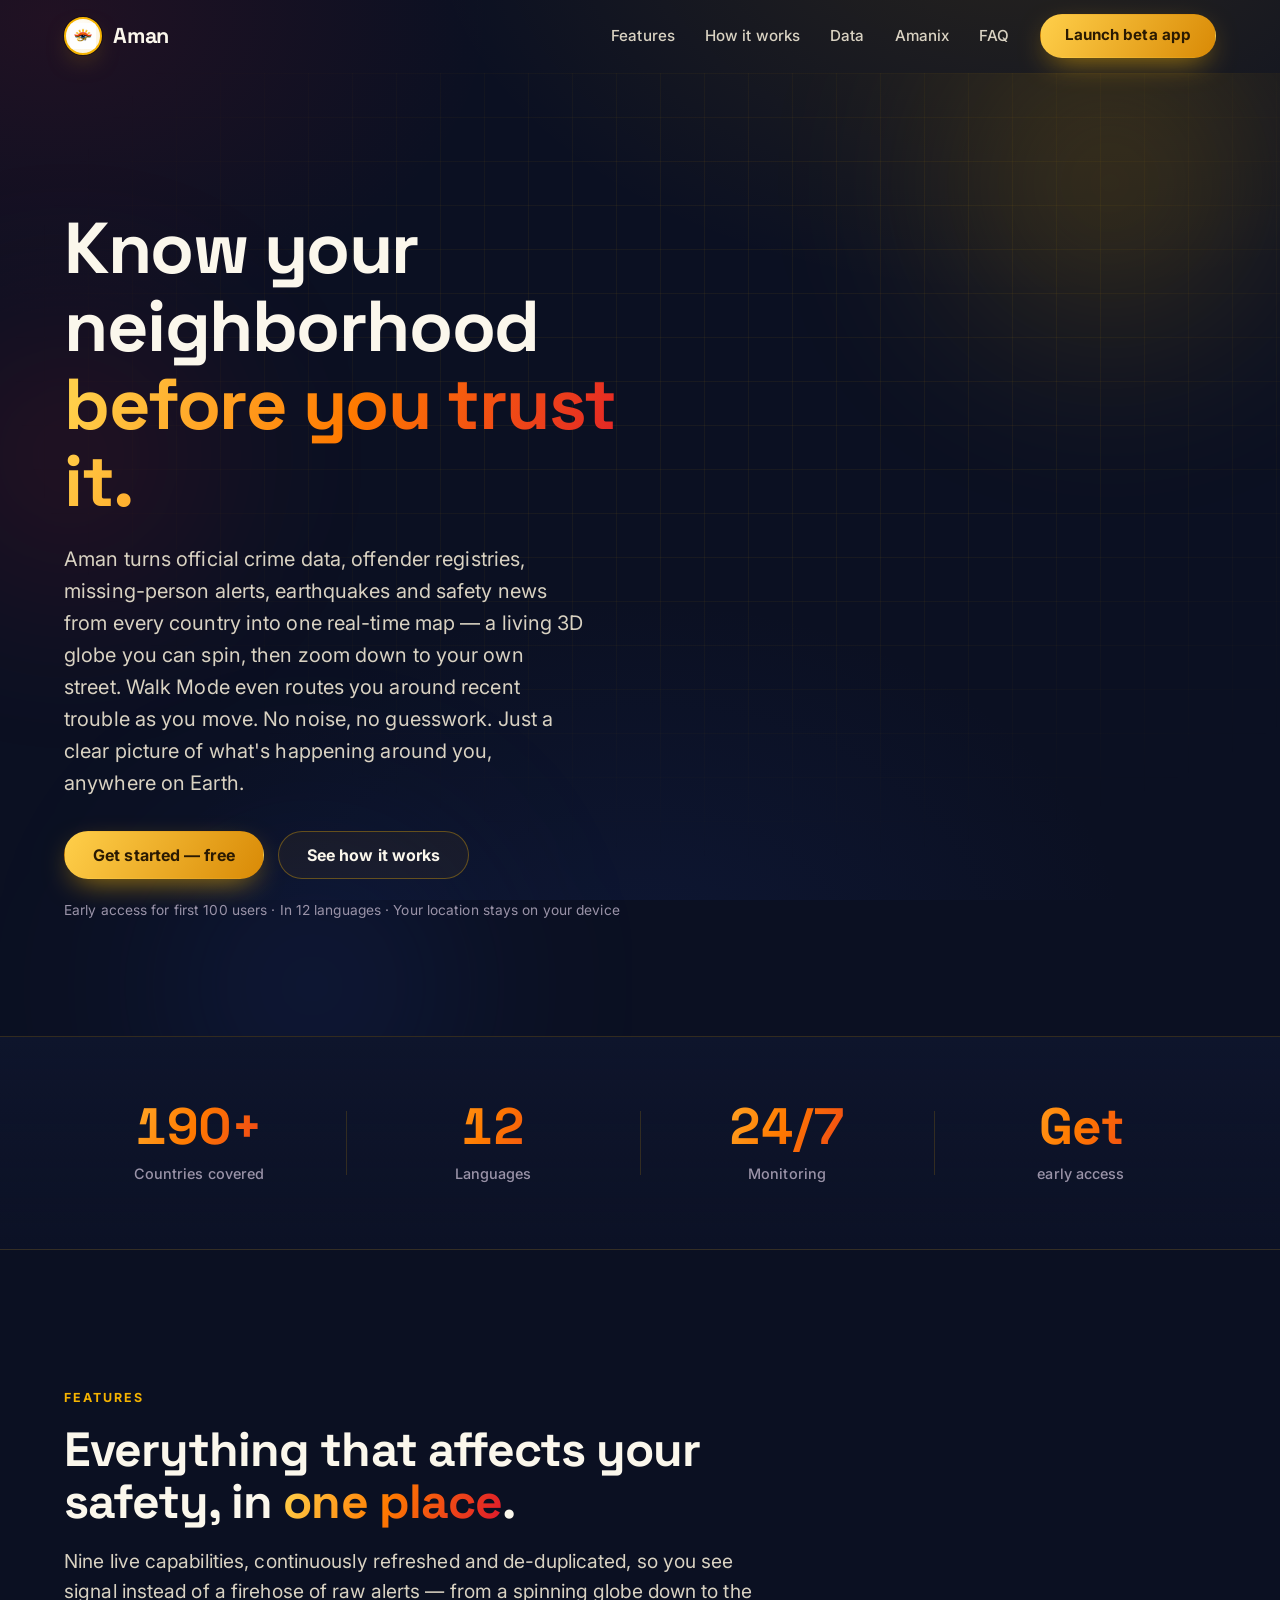
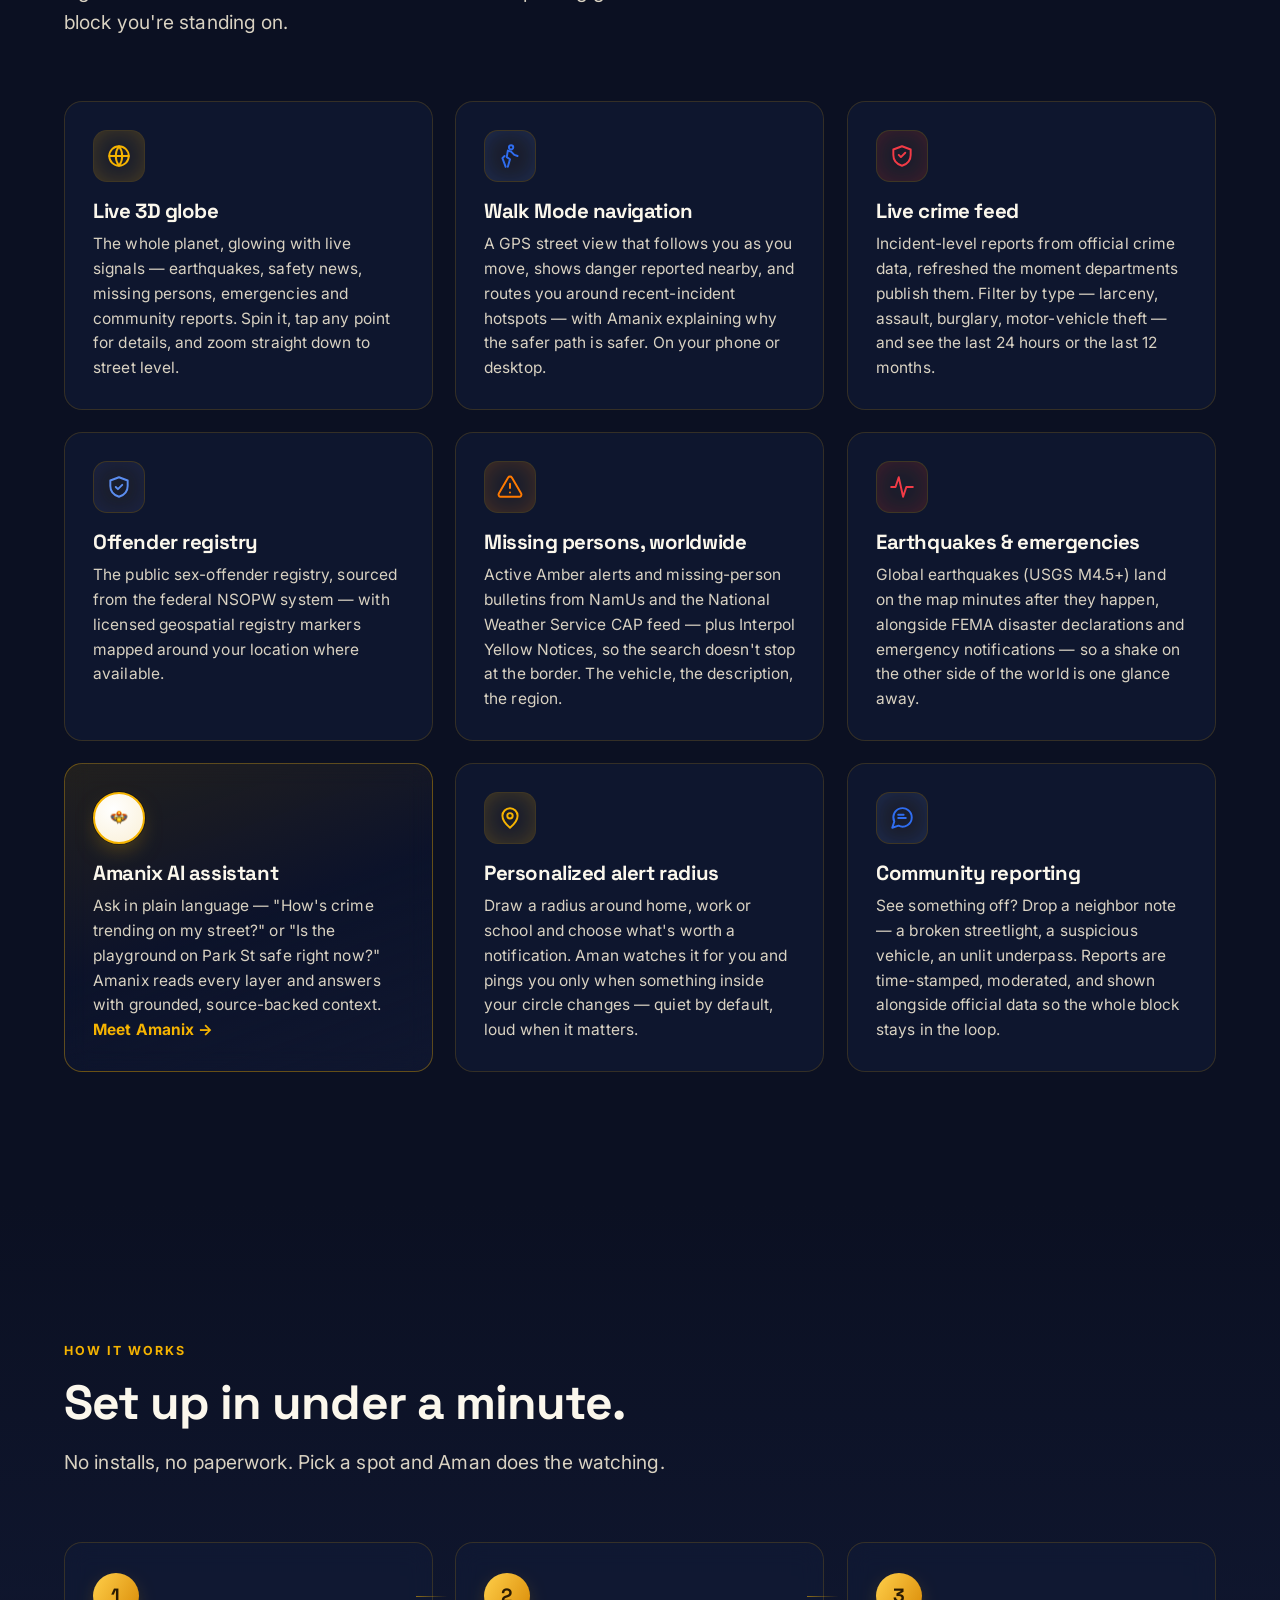
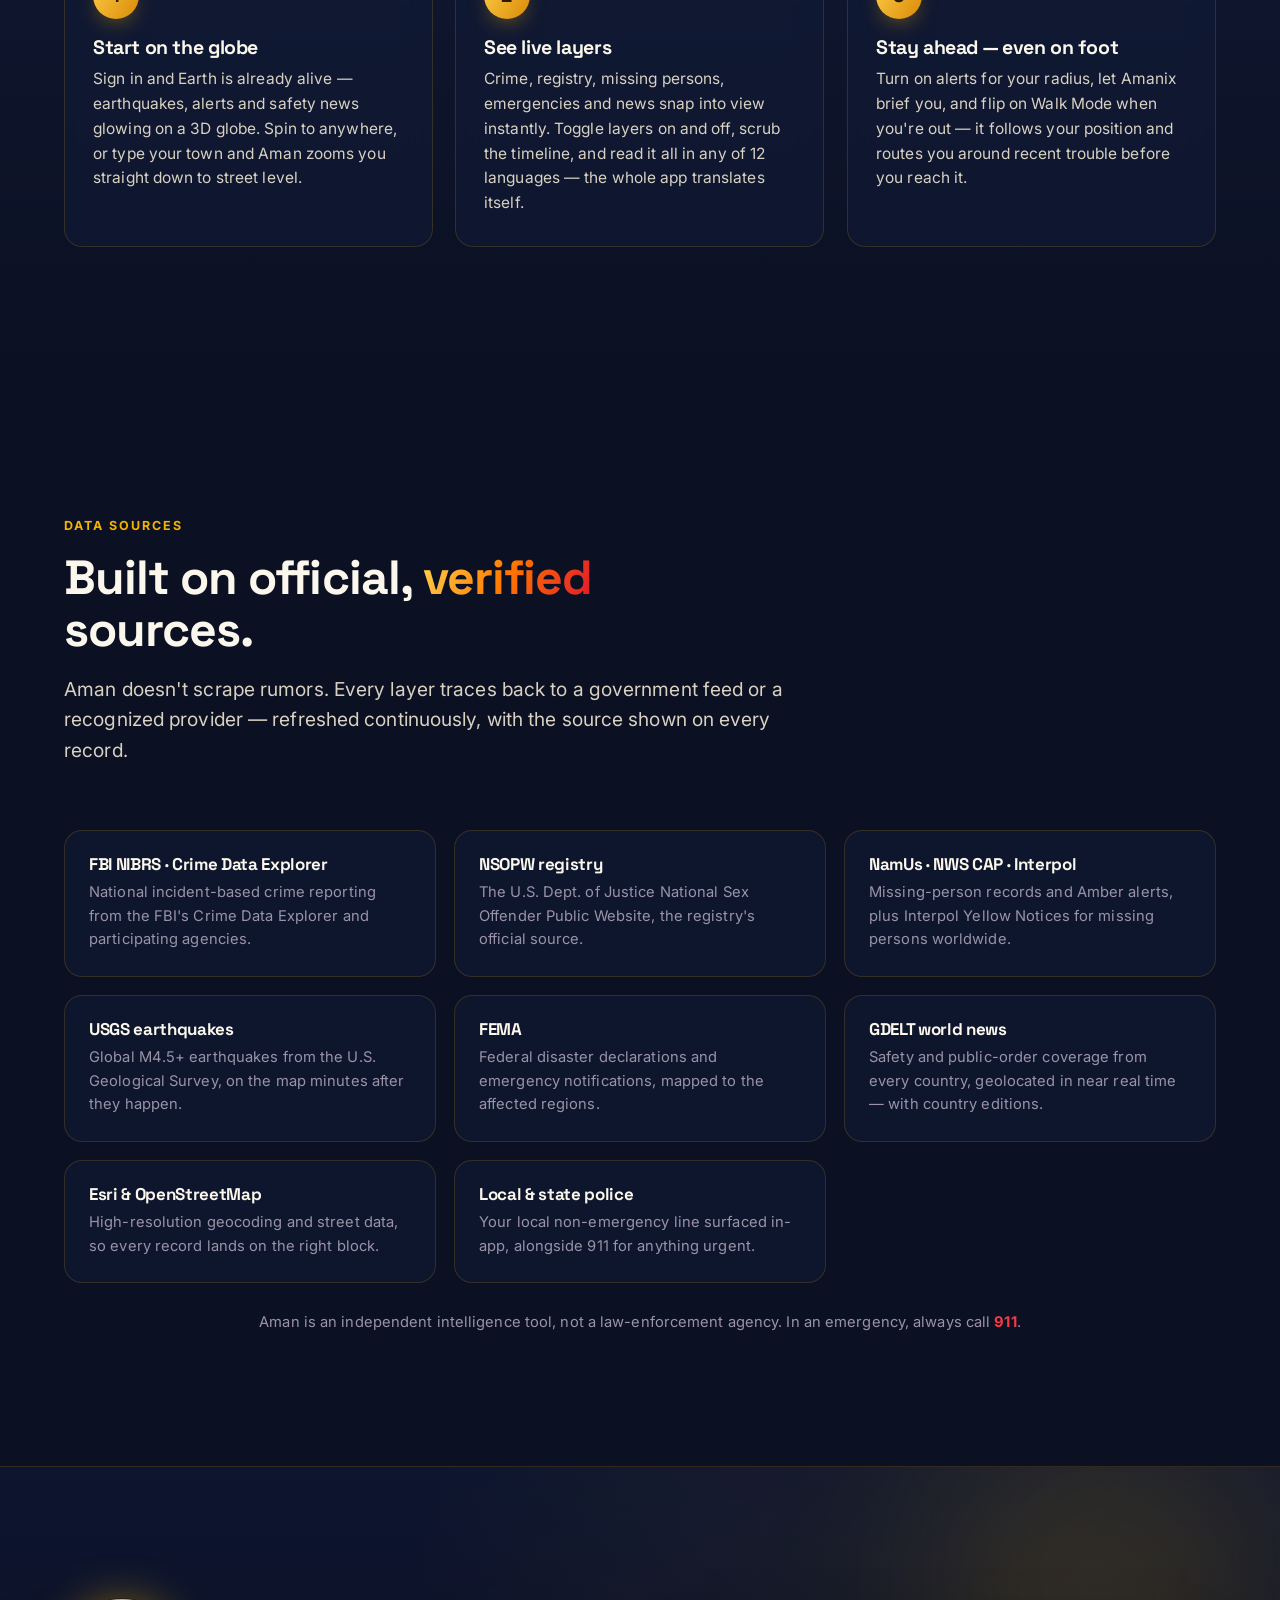
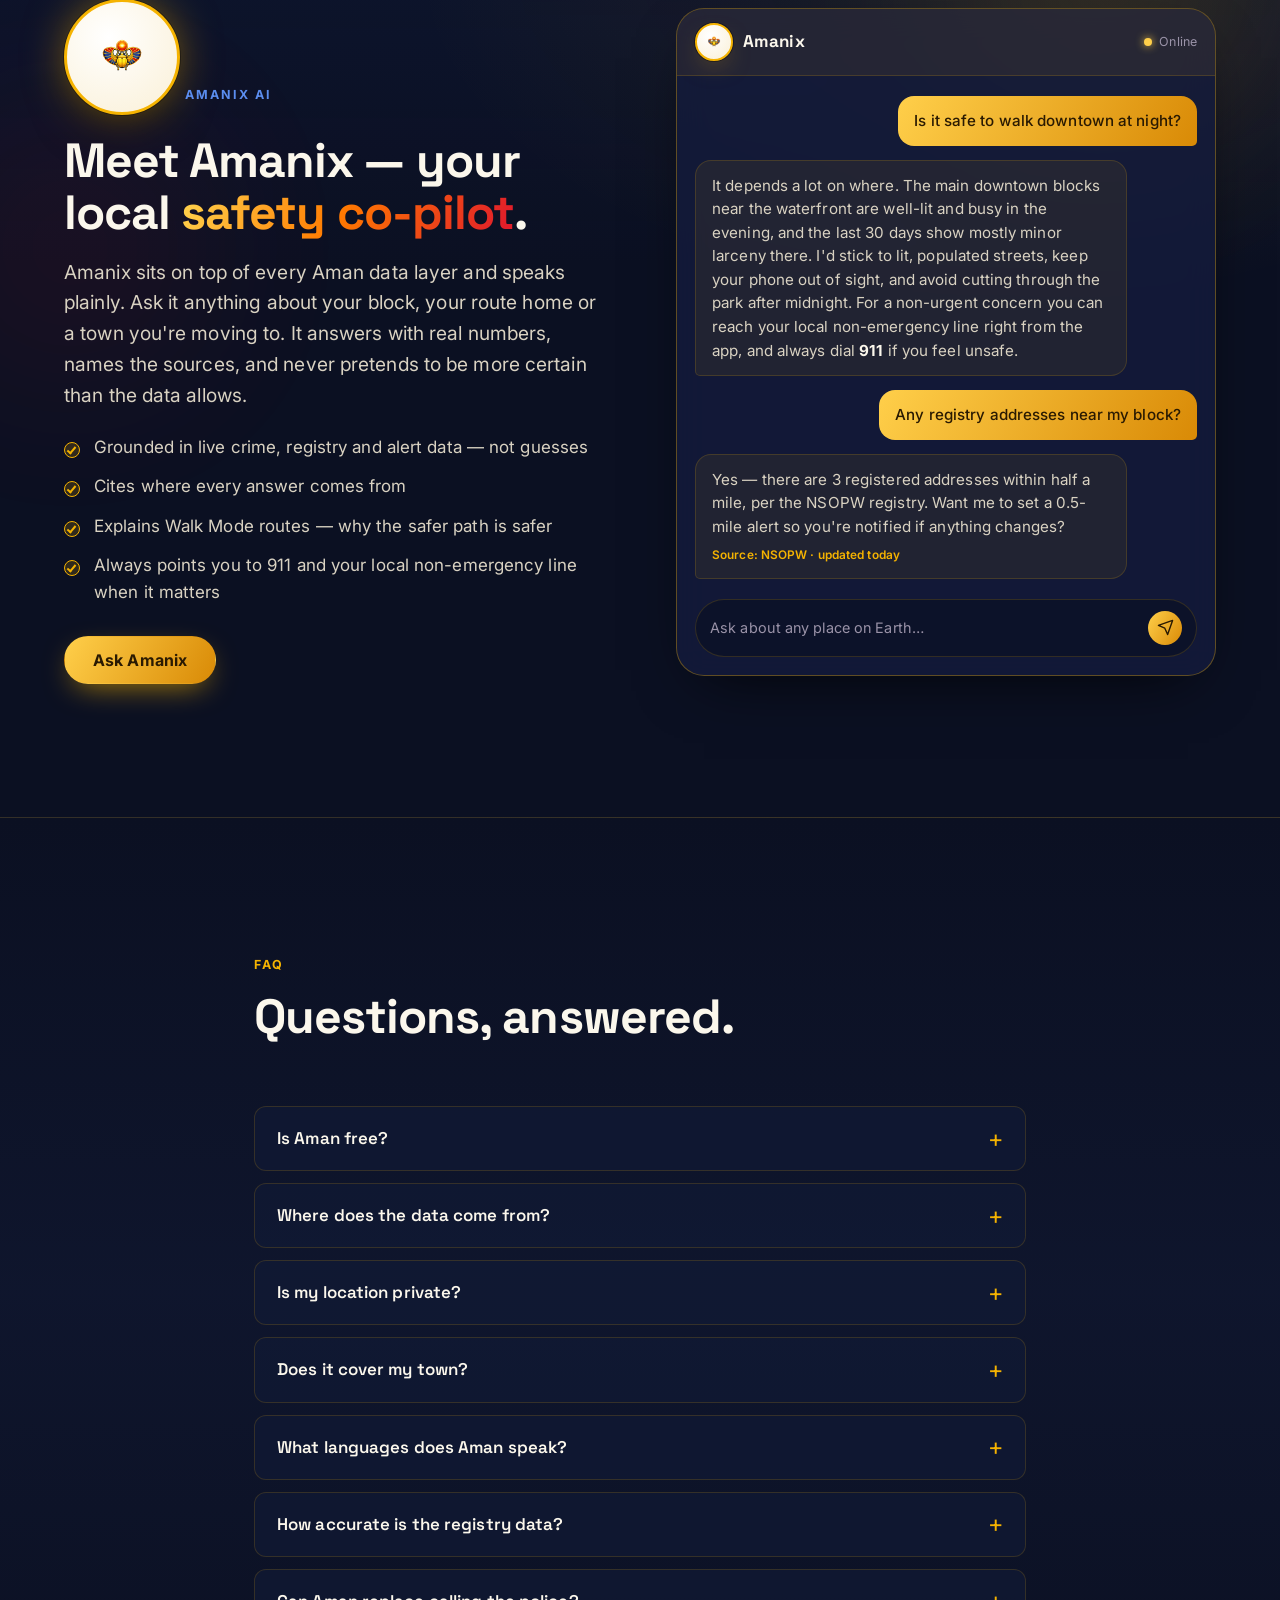
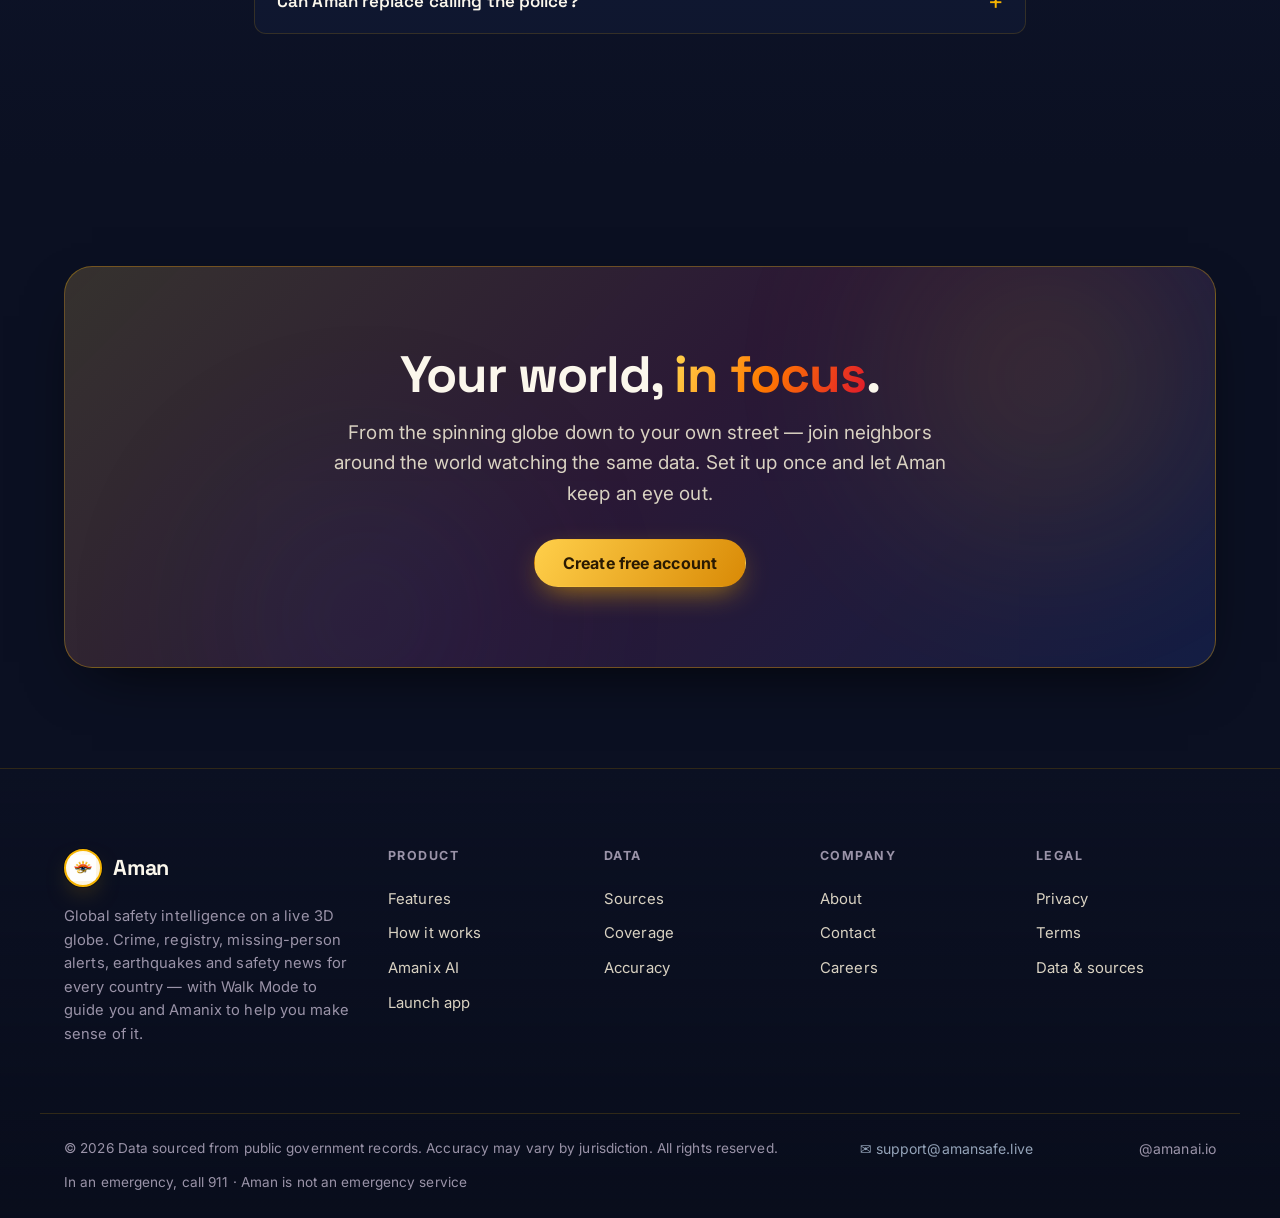
==== commit 284b18ad: "Update hero title from 'world' to 'neighborhood'" ====
--- a/index.html
+++ b/index.html
@@ -81,7 +81,7 @@
       <div class="container hero__grid">
         <div class="hero__copy reveal">
           <h1 class="hero__title" id="hero-title">
-            Know your world
+            Know your neighborhood
             <span class="grad-text">before you trust it.</span>
           </h1>
 
